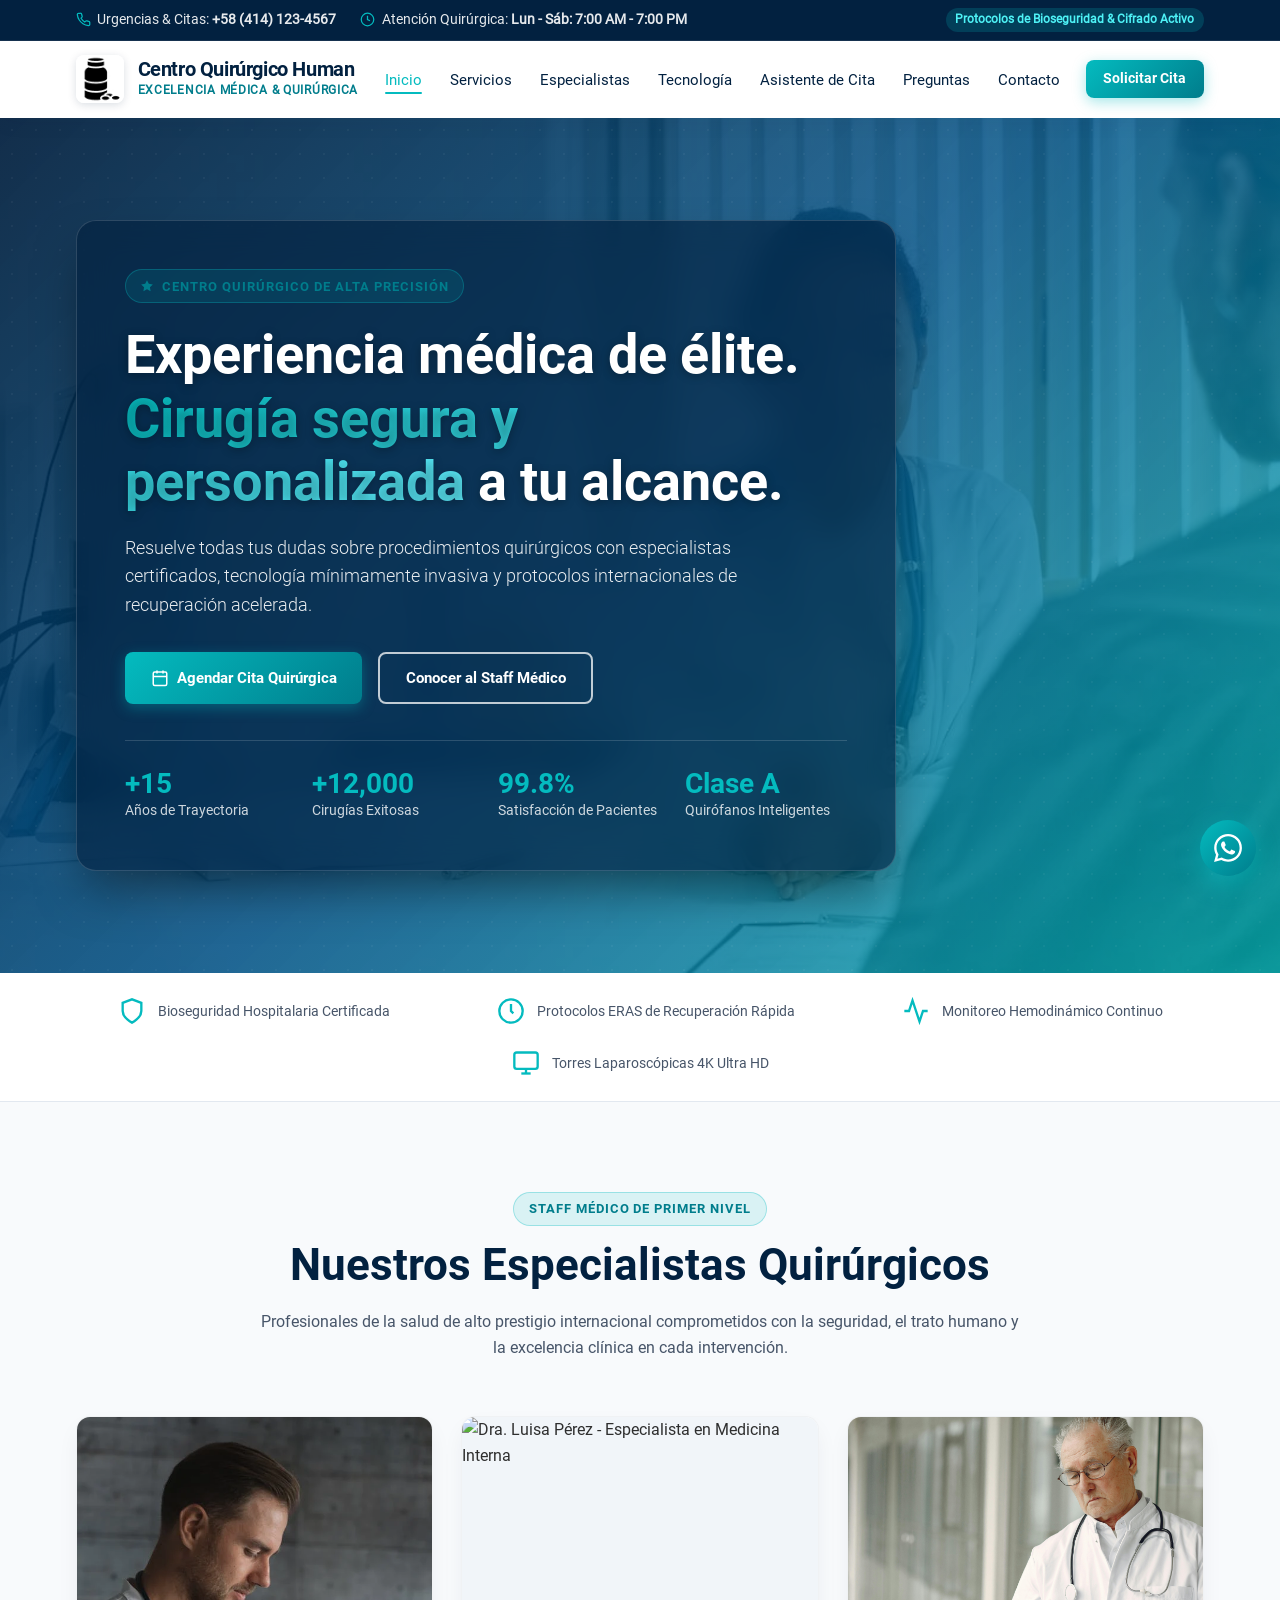
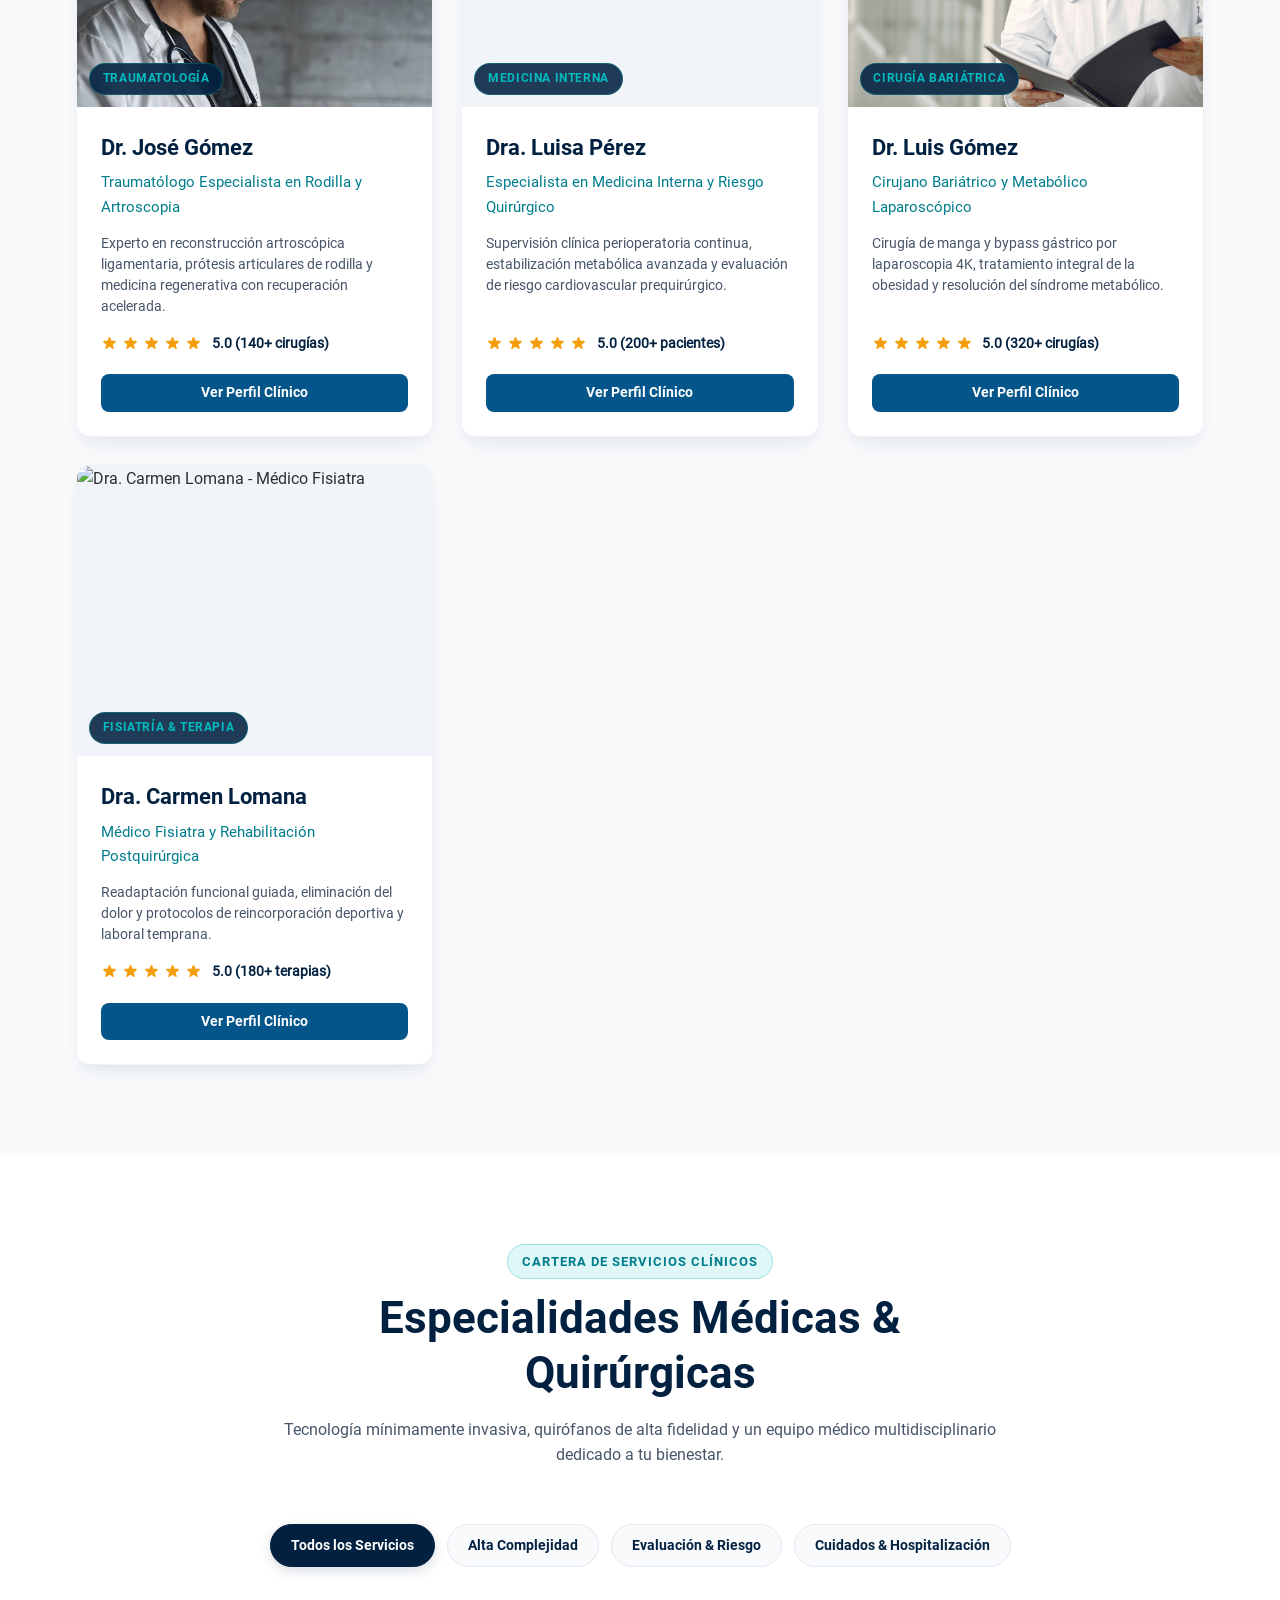
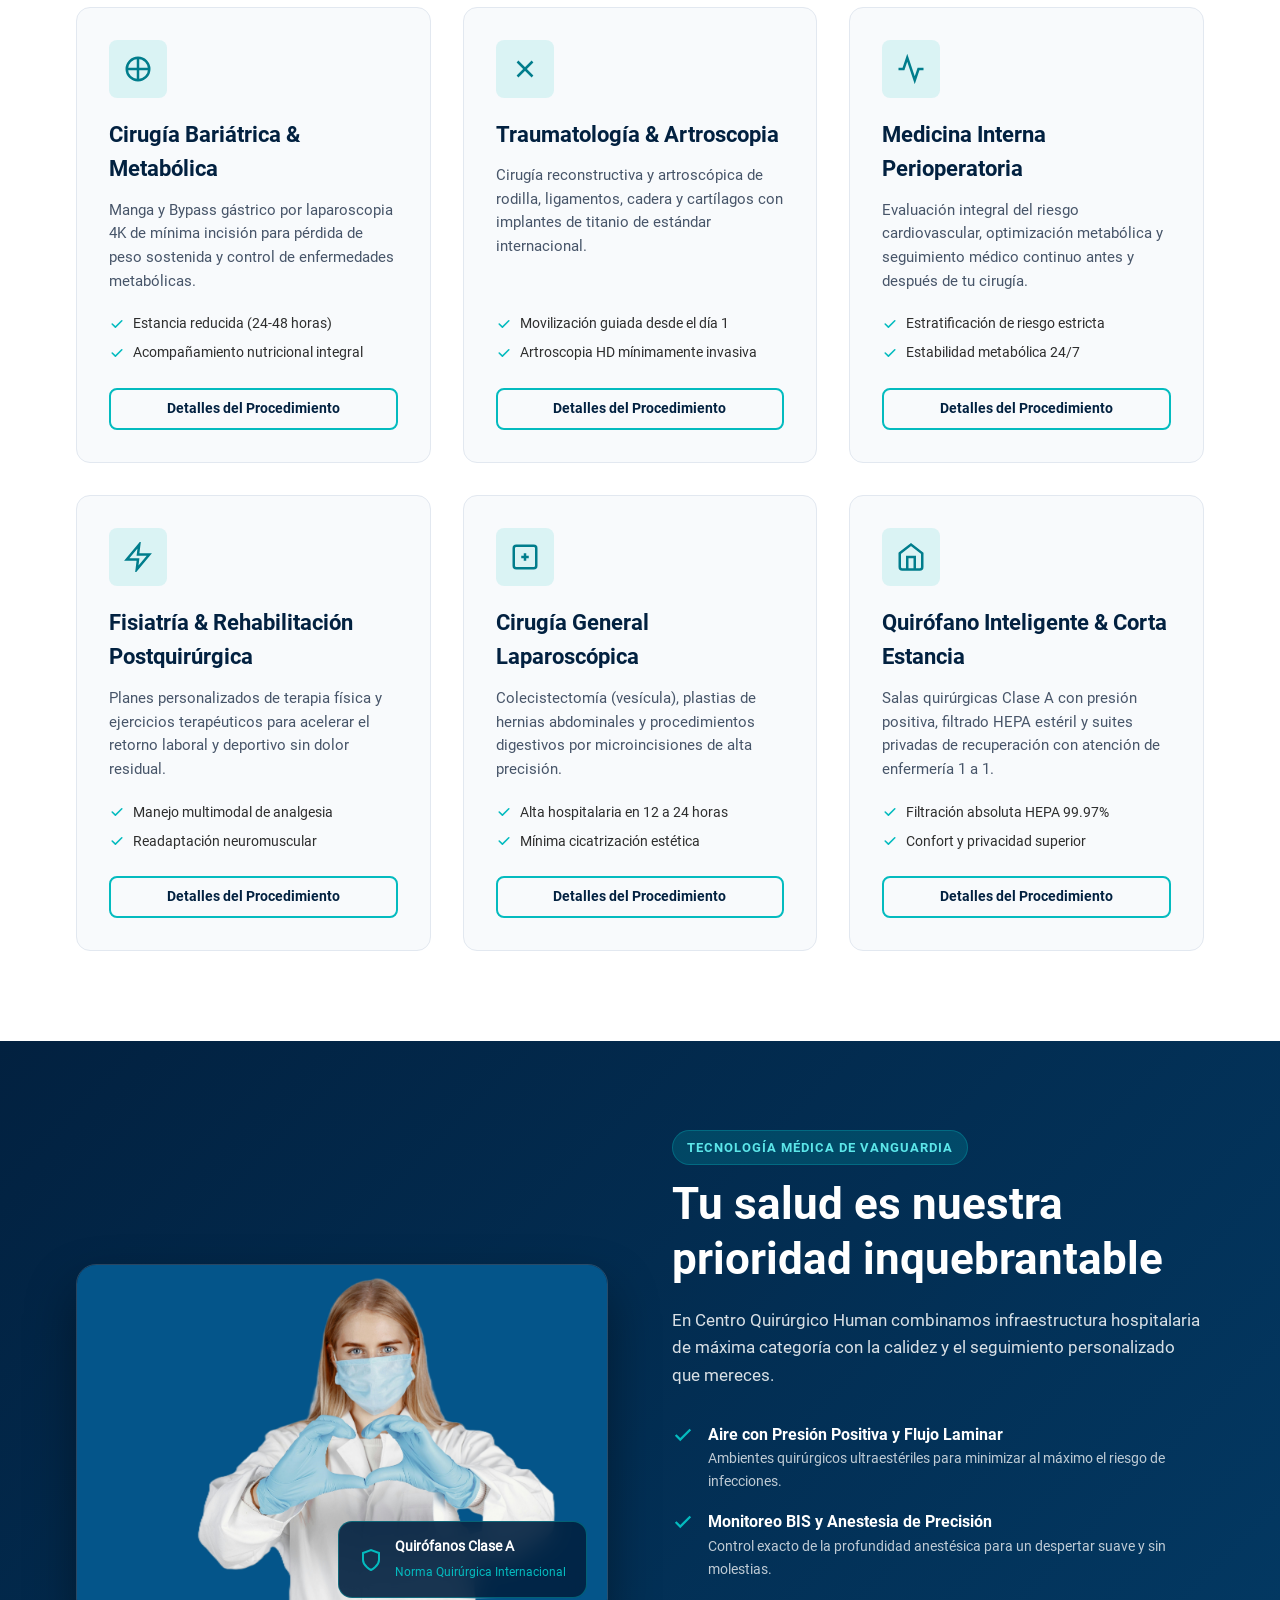
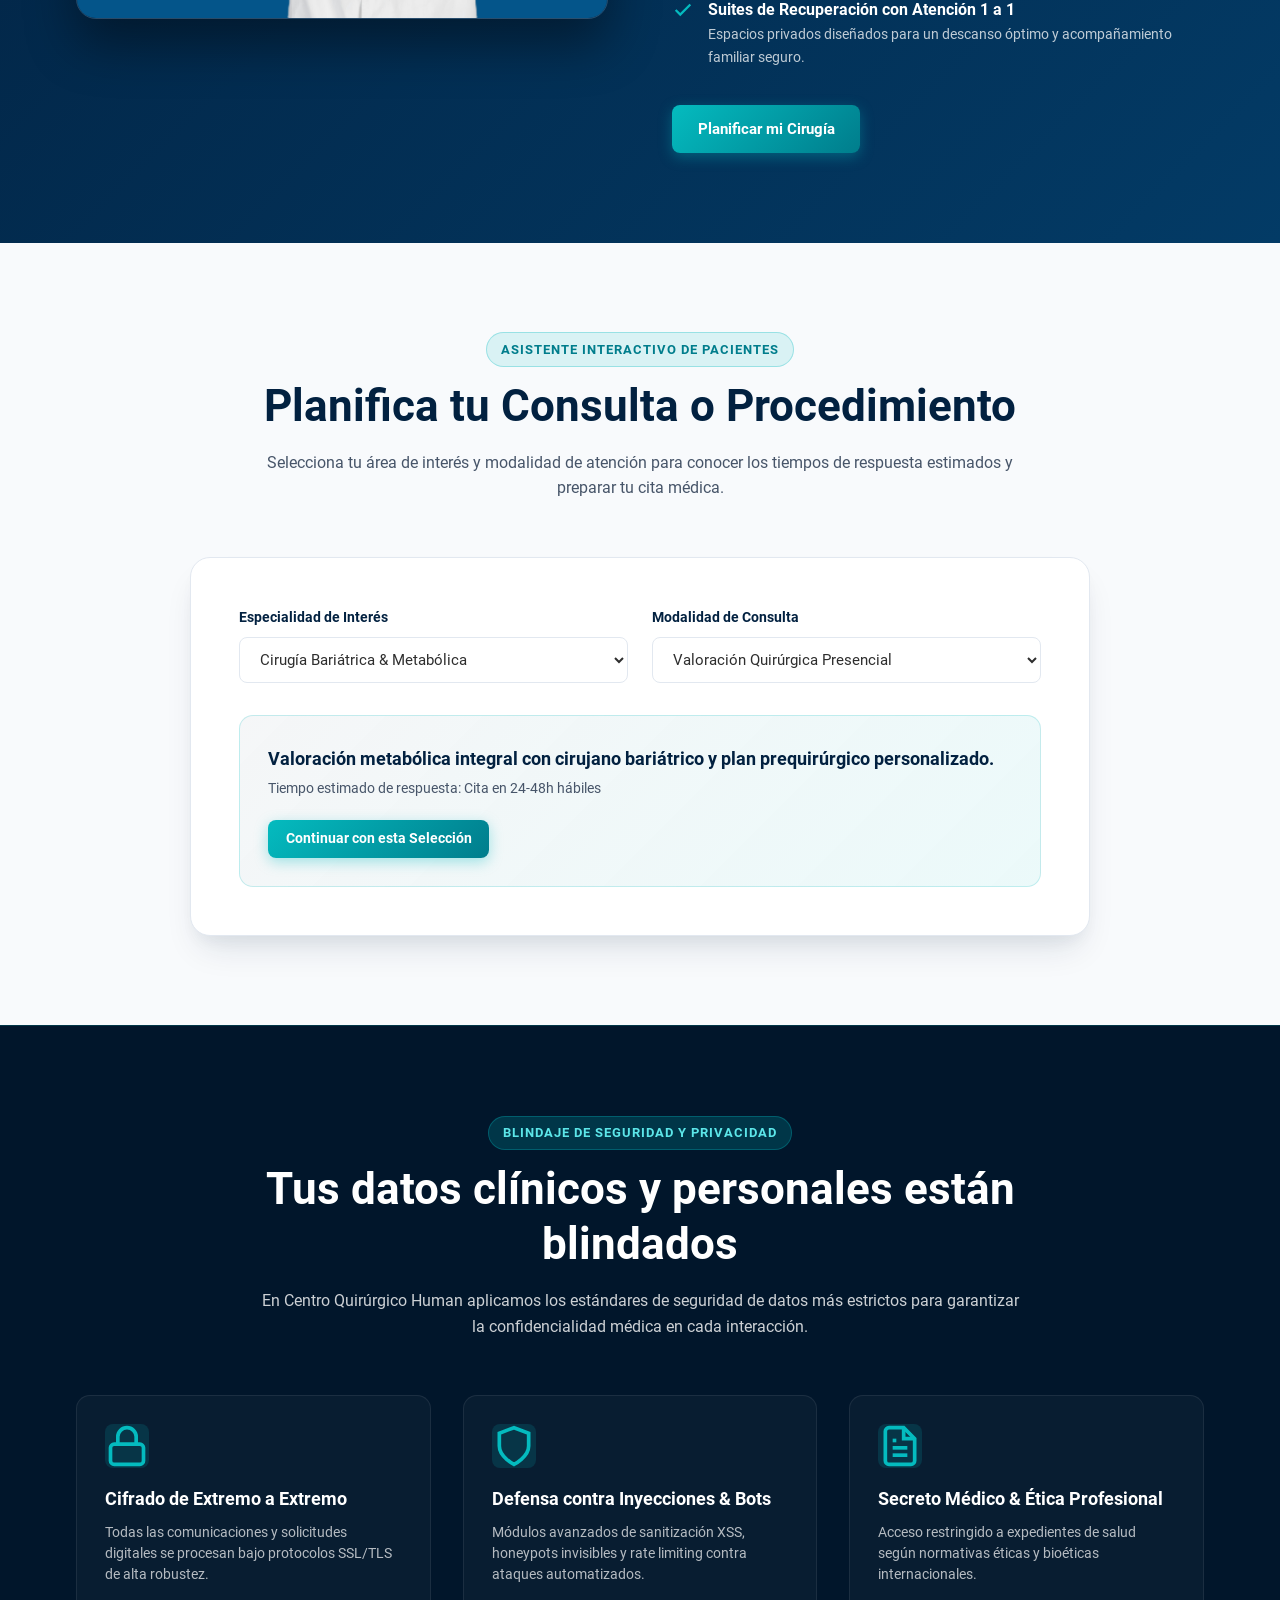
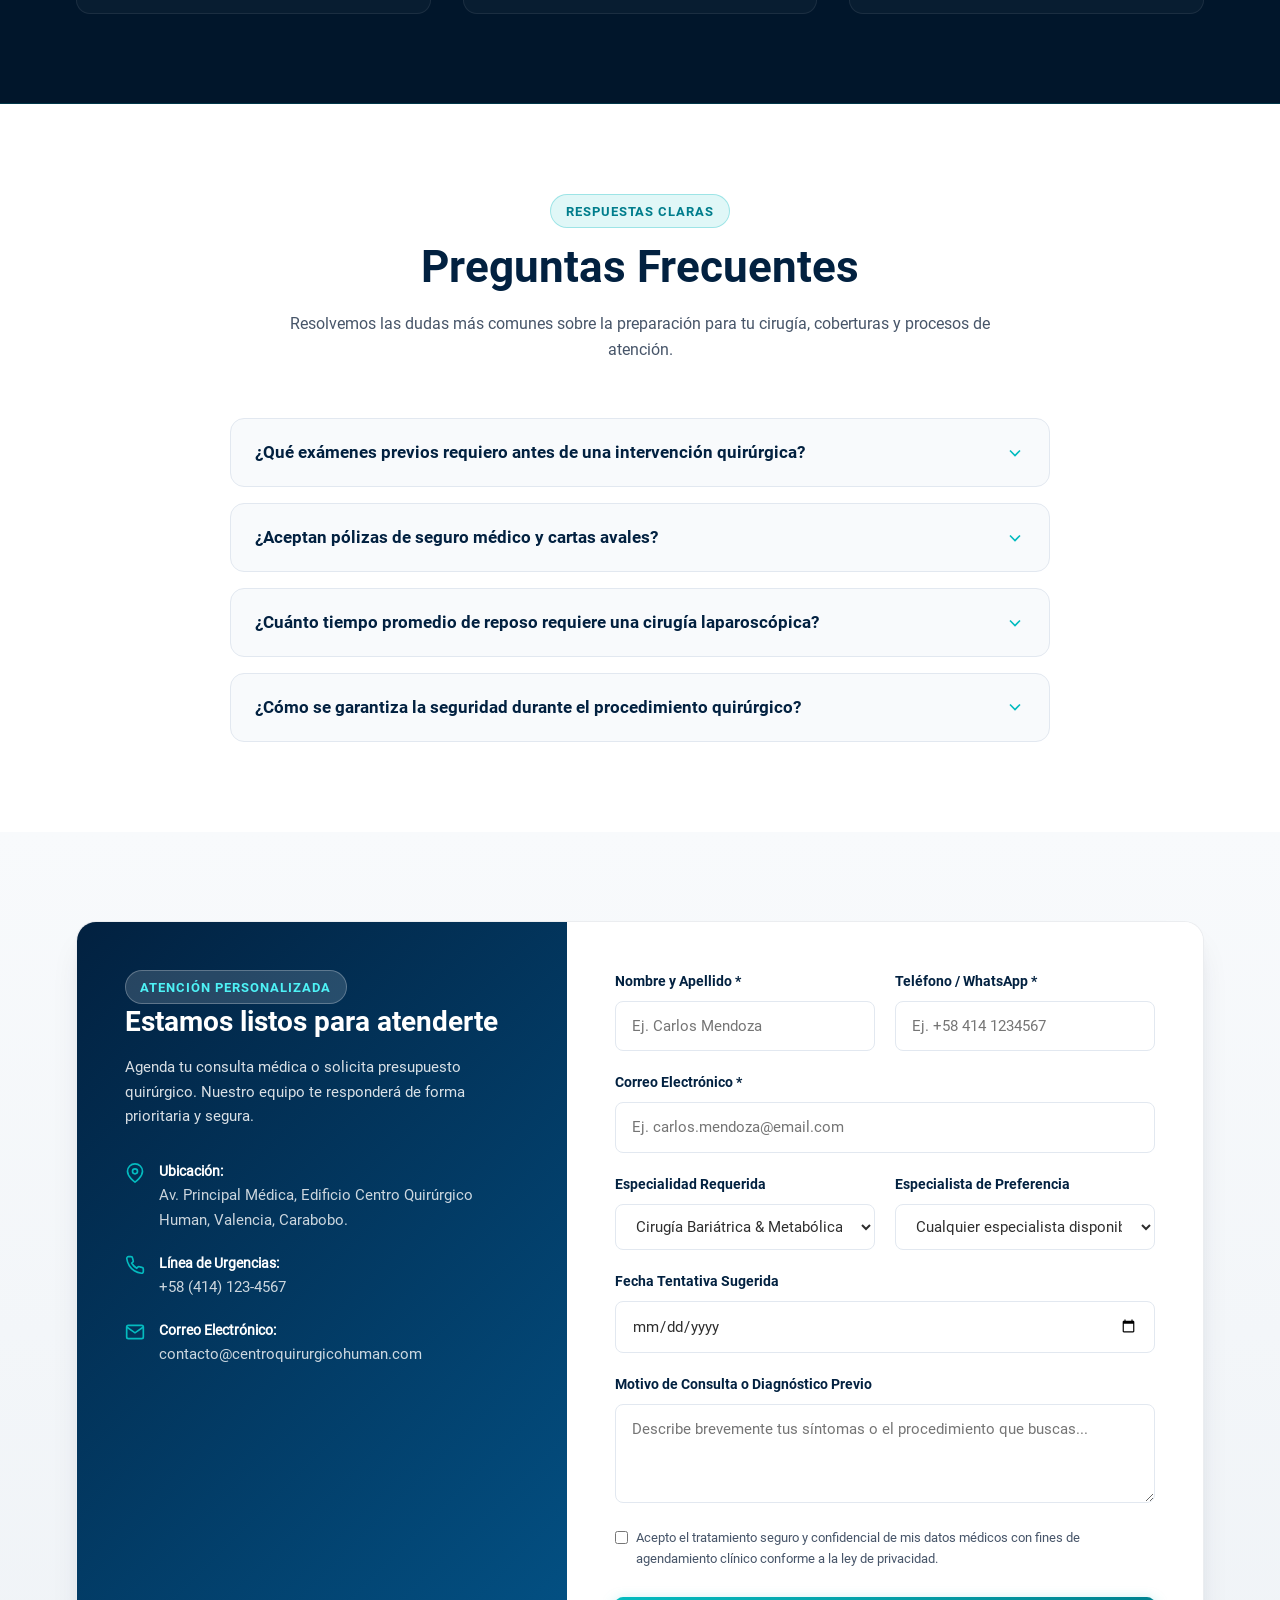
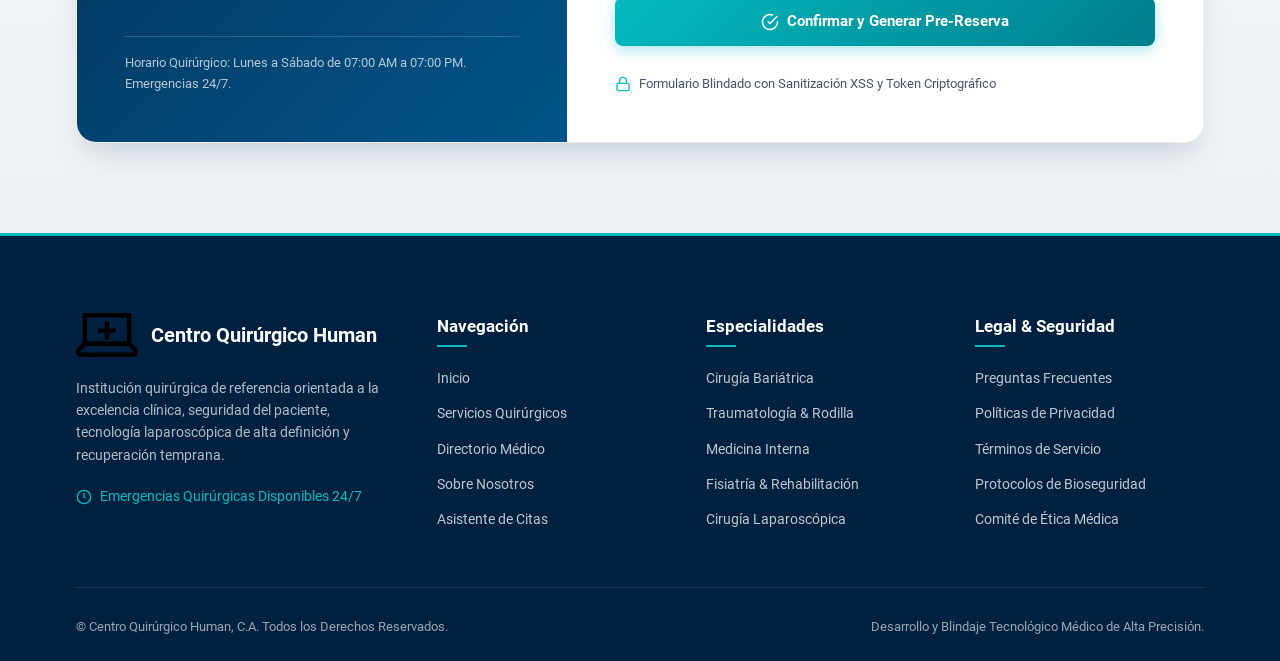
==== index.html @ 53bada8f "feat: refactorización completa v2.0 Centro Quirúrgico Human - UI/UX moderna, SEO avanzado, blindaje " ====
<!DOCTYPE html>
<html lang="es" dir="ltr">
<head>
    <meta charset="UTF-8">
    <meta name="viewport" content="width=device-width, initial-scale=1.0">
    <title>Centro Quirúrgico Human | Excelencia Quirúrgica, Cirugía Bariátrica y Traumatología</title>

    <!-- Meta Tags Principales y SEO Avanzado -->
    <meta name="description" content="Centro Quirúrgico Human: Cirugía de alta complejidad, cirugía bariátrica, traumatología de rodilla, medicina interna y fisiatría. Quirófanos inteligentes y atención médica personalizada de vanguardia.">
    <meta name="keywords" content="Centro Quirúrgico Human, cirugía bariátrica, traumatólogo especialista rodilla, medicina interna perioperatoria, fisiatría, quirófano inteligente, cirugía laparoscópica, citas médicas, clínica quirúrgica">
    <meta name="author" content="Centro Quirúrgico Human, C.A.">
    <meta name="robots" content="index, follow, max-snippet:-1, max-image-preview:large, max-video-preview:-1">
    <link rel="canonical" href="https://centroquirurgicohuman.com/">

    <!-- Geo Tags para Posicionamiento Local -->
    <meta name="geo.region" content="VE-G">
    <meta name="geo.placename" content="Valencia, Carabobo">
    <meta name="geo.position" content="10.1800;-68.0000">
    <meta name="ICBM" content="10.1800, -68.0000">

    <!-- Open Graph / Redes Sociales (Facebook, LinkedIn, WhatsApp) -->
    <meta property="og:type" content="website">
    <meta property="og:site_name" content="Centro Quirúrgico Human">
    <meta property="og:title" content="Centro Quirúrgico Human | Excelencia y Tecnología Quirúrgica">
    <meta property="og:description" content="Atención médica personalizada, quirófanos de última generación y especialistas certificados en cirugía bariátrica, traumatología y medicina interna.">
    <meta property="og:image" content="Assets/jumbotron1.jpg">
    <meta property="og:url" content="https://centroquirurgicohuman.com/">
    <meta property="og:locale" content="es_ES">

    <!-- Twitter Card -->
    <meta name="twitter:card" content="summary_large_image">
    <meta name="twitter:title" content="Centro Quirúrgico Human | Cirugía de Alta Complejidad">
    <meta name="twitter:description" content="Quirófanos inteligentes, especialistas de primer nivel y protocolos de recuperación acelerada. Agenda tu cita médica.">
    <meta name="twitter:image" content="Assets/jumbotron1.jpg">

    <!-- Medidas de Ciberseguridad: Headers & Directivas en Meta Tags -->
    <meta http-equiv="X-Content-Type-Options" content="nosniff">
    <meta http-equiv="X-Frame-Options" content="SAMEORIGIN">
    <meta name="referrer" content="strict-origin-when-cross-origin">
    <meta http-equiv="Permissions-Policy" content="camera=(), microphone=(), geolocation=(self)">

    <!-- Favicon -->
    <link rel="icon" href="Assets/Logo.jpg" type="image/jpeg">
    <link rel="apple-touch-icon" href="Assets/Logo.jpg">

    <!-- Hoja de Estilos -->
    <link rel="stylesheet" href="style.css">

    <!-- Datos Estructurados Schema.org (JSON-LD) para Google Rich Results -->
    <script type="application/ld+json">
    {
      "@context": "https://schema.org",
      "@graph": [
        {
          "@type": "MedicalOrganization",
          "@id": "https://centroquirurgicohuman.com/#organization",
          "name": "Centro Quirúrgico Human",
          "url": "https://centroquirurgicohuman.com/",
          "logo": "https://centroquirurgicohuman.com/Assets/Logo.jpg",
          "image": "https://centroquirurgicohuman.com/Assets/jumbotron1.jpg",
          "description": "Centro quirúrgico de referencia médica y quirúrgica con quirófanos inteligentes Clase A, cirugía bariátrica, traumatología avanzada, medicina interna y rehabilitación.",
          "telephone": "+58-414-1234567",
          "medicalSpecialty": [
            "BariatricSurgery",
            "OrthopedicSurgery",
            "InternalMedicine",
            "Physiotherapy"
          ],
          "address": {
            "@type": "PostalAddress",
            "streetAddress": "Av. Principal Médica, Edificio Human",
            "addressLocality": "Valencia",
            "addressRegion": "Carabobo",
            "addressCountry": "VE"
          },
          "openingHoursSpecification": [
            {
              "@type": "OpeningHoursSpecification",
              "dayOfWeek": ["Monday", "Tuesday", "Wednesday", "Thursday", "Friday", "Saturday"],
              "opens": "07:00",
              "closes": "19:00"
            }
          ]
        },
        {
          "@type": "Physician",
          "name": "Dr. José Gómez",
          "medicalSpecialty": "OrthopedicSurgery",
          "jobTitle": "Traumatólogo Especialista en Rodilla y Artroscopia",
          "image": "https://centroquirurgicohuman.com/Assets/Dr.%20Jose%20Gomez.jpg",
          "worksFor": {
            "@id": "https://centroquirurgicohuman.com/#organization"
          }
        },
        {
          "@type": "Physician",
          "name": "Dra. Luisa Pérez",
          "medicalSpecialty": "InternalMedicine",
          "jobTitle": "Especialista en Medicina Interna y Riesgo Perioperatorio",
          "image": "https://centroquirurgicohuman.com/Assets/Luisa%20Perez.jpg",
          "worksFor": {
            "@id": "https://centroquirurgicohuman.com/#organization"
          }
        },
        {
          "@type": "Physician",
          "name": "Dr. Luis Gómez",
          "medicalSpecialty": "BariatricSurgery",
          "jobTitle": "Cirujano Bariátrico y Metabólico Laparoscópico",
          "image": "https://centroquirurgicohuman.com/Assets/Dr.%20Luis%20G%C3%B3mez.jpg",
          "worksFor": {
            "@id": "https://centroquirurgicohuman.com/#organization"
          }
        },
        {
          "@type": "Physician",
          "name": "Dra. Carmen Lomana",
          "medicalSpecialty": "Physiotherapy",
          "jobTitle": "Médico Fisiatra y Rehabilitación Postquirúrgica",
          "image": "https://centroquirurgicohuman.com/Assets/Dra.%20Carmen%20Lomana.jpg",
          "worksFor": {
            "@id": "https://centroquirurgicohuman.com/#organization"
          }
        },
        {
          "@type": "FAQPage",
          "mainEntity": [
            {
              "@type": "Question",
              "name": "¿Cómo solicito una valoración prequirúrgica en Centro Quirúrgico Human?",
              "acceptedAnswer": {
                "@type": "Answer",
                "text": "Puedes solicitar tu consulta directamente a través de nuestro formulario en línea blindado, comunicándote por nuestro canal de WhatsApp oficial o llamando a nuestra central de citas médicas."
              }
            },
            {
              "@type": "Question",
              "name": "¿Qué tecnología disponen sus quirófanos?",
              "acceptedAnswer": {
                "@type": "Answer",
                "text": "Nuestras salas quirúrgicas Clase A cuentan con torres laparoscópicas 4K Ultra HD, sistemas de aire filtrado HEPA con presión positiva y monitoreo hemodinámico continuo multiparámetro."
              }
            }
          ]
        }
      ]
    }
    </script>
</head>
<body>

    <!-- TOP BAR DE URGENCIA Y CONTACTO -->
    <div class="top-bar">
        <div class="container">
            <div class="top-bar-inner">
                <ul class="top-info-list">
                    <li class="top-info-item">
                        <svg viewBox="0 0 24 24" fill="none" stroke="currentColor" stroke-width="2"><path d="M22 16.92v3a2 2 0 0 1-2.18 2 19.79 19.79 0 0 1-8.63-3.07 19.5 19.5 0 0 1-6-6 19.79 19.79 0 0 1-3.07-8.67A2 2 0 0 1 4.11 2h3a2 2 0 0 1 2 1.72 12.84 12.84 0 0 0 .7 2.81 2 2 0 0 1-.45 2.11L8.09 9.91a16 16 0 0 0 6 6l1.27-1.27a2 2 0 0 1 2.11-.45 12.84 12.84 0 0 0 2.81.7A2 2 0 0 1 22 16.92z"/></svg>
                        <span>Urgencias & Citas: <strong>+58 (414) 123-4567</strong></span>
                    </li>
                    <li class="top-info-item">
                        <svg viewBox="0 0 24 24" fill="none" stroke="currentColor" stroke-width="2"><circle cx="12" cy="12" r="10"/><polyline points="12 6 12 12 16 14"/></svg>
                        <span>Atención Quirúrgica: <strong>Lun - Sáb: 7:00 AM - 7:00 PM</strong></span>
                    </li>
                </ul>
                <div class="top-bar-badge">
                    <span>Protocolos de Bioseguridad & Cifrado Activo</span>
                </div>
            </div>
        </div>
    </div>

    <!-- HEADER / NAVEGACIÓN GLASSMORPHISM -->
    <header class="main-header" id="mainHeader">
        <div class="container">
            <nav class="navbar" aria-label="Navegación Principal">
                <a href="#inicio" class="logo-wrapper" title="Centro Quirúrgico Human - Inicio">
                    <img src="Assets/Logo.jpg" alt="Logo de Centro Quirúrgico Human" class="logo-img" width="48" height="48">
                    <div class="logo-text-group">
                        <span class="logo-brand">Centro Quirúrgico Human</span>
                        <span class="logo-tagline">Excelencia Médica & Quirúrgica</span>
                    </div>
                </a>

                <ul class="nav-links" id="navLinks">
                    <li><a href="#inicio" class="nav-link active">Inicio</a></li>
                    <li><a href="#servicios" class="nav-link">Servicios</a></li>
                    <li><a href="#especialistas" class="nav-link">Especialistas</a></li>
                    <li><a href="#tecnologia" class="nav-link">Tecnología</a></li>
                    <li><a href="#cotizador" class="nav-link">Asistente de Cita</a></li>
                    <li><a href="#faq" class="nav-link">Preguntas</a></li>
                    <li><a href="#contacto" class="nav-link">Contacto</a></li>
                </ul>

                <div class="nav-actions">
                    <a href="#contacto" class="btn btn-action btn-sm">Solicitar Cita</a>
                    <button class="mobile-menu-btn" id="mobileMenuBtn" aria-label="Abrir menú de navegación" aria-expanded="false">
                        <span></span>
                        <span></span>
                        <span></span>
                    </button>
                </div>
            </nav>
        </div>
    </header>

    <main id="main-content">

        <!-- ==========================================================================
             HERO SECTION (JUMBOTRON 1 POTENCIADO)
             ========================================================================== -->
        <section class="hero-section" id="inicio">
            <div class="hero-overlay-grid"></div>
            <div class="container">
                <div class="hero-content">
                    <div class="hero-glass-card">
                        <span class="badge-tag">
                            <svg viewBox="0 0 24 24" width="14" height="14" fill="currentColor"><path d="M12 2l3.09 6.26L22 9.27l-5 4.87 1.18 6.88L12 17.77l-6.18 3.25L7 14.14 2 9.27l6.91-1.01L12 2z"/></svg>
                            Centro Quirúrgico de Alta Precisión
                        </span>
                        
                        <h1 class="hero-title">
                            Experiencia médica de élite. <br>
                            <span class="text-gradient">Cirugía segura y personalizada</span> a tu alcance.
                        </h1>

                        <p class="hero-subtitle">
                            Resuelve todas tus dudas sobre procedimientos quirúrgicos con especialistas certificados, tecnología mínimamente invasiva y protocolos internacionales de recuperación acelerada.
                        </p>

                        <div class="hero-actions">
                            <a href="#contacto" class="btn btn-action">
                                <svg viewBox="0 0 24 24" width="18" height="18" fill="none" stroke="currentColor" stroke-width="2"><rect x="3" y="4" width="18" height="18" rx="2" ry="2"/><line x1="16" y1="2" x2="16" y2="6"/><line x1="8" y1="2" x2="8" y2="6"/><line x1="3" y1="10" x2="21" y2="10"/></svg>
                                Agendar Cita Quirúrgica
                            </a>
                            <a href="#especialistas" class="btn btn-outline-white">
                                Conocer al Staff Médico
                            </a>
                        </div>

                        <div class="hero-stats-grid">
                            <div class="stat-item">
                                <span class="stat-number">+15</span>
                                <span class="stat-label">Años de Trayectoria</span>
                            </div>
                            <div class="stat-item">
                                <span class="stat-number">+12,000</span>
                                <span class="stat-label">Cirugías Exitosas</span>
                            </div>
                            <div class="stat-item">
                                <span class="stat-number">99.8%</span>
                                <span class="stat-label">Satisfacción de Pacientes</span>
                            </div>
                            <div class="stat-item">
                                <span class="stat-number">Clase A</span>
                                <span class="stat-label">Quirófanos Inteligentes</span>
                            </div>
                        </div>
                    </div>
                </div>
            </div>
        </section>

        <!-- ==========================================================================
             ACREDITACIONES Y CONFIANZA MÉDICA (TRUST BAR)
             ========================================================================== -->
        <section class="trust-bar" aria-label="Garantías y Certificaciones Médicas">
            <div class="container">
                <div class="trust-flex">
                    <div class="trust-item">
                        <svg viewBox="0 0 24 24" fill="none" stroke="currentColor" stroke-width="2"><path d="M12 22s8-4 8-10V5l-8-3-8 3v7c0 6 8 10 8 10z"/></svg>
                        <span>Bioseguridad Hospitalaria Certificada</span>
                    </div>
                    <div class="trust-item">
                        <svg viewBox="0 0 24 24" fill="none" stroke="currentColor" stroke-width="2"><circle cx="12" cy="12" r="10"/><polyline points="12 6 12 12 14 14"/></svg>
                        <span>Protocolos ERAS de Recuperación Rápida</span>
                    </div>
                    <div class="trust-item">
                        <svg viewBox="0 0 24 24" fill="none" stroke="currentColor" stroke-width="2"><path d="M22 12h-4l-3 9L9 3l-3 9H2"/></svg>
                        <span>Monitoreo Hemodinámico Continuo</span>
                    </div>
                    <div class="trust-item">
                        <svg viewBox="0 0 24 24" fill="none" stroke="currentColor" stroke-width="2"><rect x="2" y="3" width="20" height="14" rx="2" ry="2"/><line x1="8" y1="21" x2="16" y2="21"/><line x1="12" y1="17" x2="12" y2="21"/></svg>
                        <span>Torres Laparoscópicas 4K Ultra HD</span>
                    </div>
                </div>
            </div>
        </section>

        <!-- ==========================================================================
             DIRECTORIO MÉDICO / ESPECIALISTAS (CARDS POTENCIADAS)
             ========================================================================== -->
        <section class="doctors-section section-padding" id="especialistas">
            <div class="container">
                <div class="section-header">
                    <span class="badge-tag">Staff Médico de Primer Nivel</span>
                    <h2>Nuestros Especialistas Quirúrgicos</h2>
                    <p>Profesionales de la salud de alto prestigio internacional comprometidos con la seguridad, el trato humano y la excelencia clínica en cada intervención.</p>
                </div>

                <div class="card-container">
                    <!-- DR. JOSE GOMEZ -->
                    <article class="doctor-card" itemscope itemtype="https://schema.org/Physician">
                        <div class="doctor-img-wrap">
                            <img src="Assets/Dr. Jose Gomez.jpg" alt="Dr. José Gómez - Traumatólogo especialista en rodilla" loading="lazy" width="300" height="290" itemprop="image">
                            <span class="doctor-specialty-badge" itemprop="medicalSpecialty">Traumatología</span>
                        </div>
                        <div class="doctor-body">
                            <h3 class="doctor-name" itemprop="name">Dr. José Gómez</h3>
                            <p class="doctor-role" itemprop="jobTitle">Traumatólogo Especialista en Rodilla y Artroscopia</p>
                            <p class="doctor-bio-short">
                                Experto en reconstrucción artroscópica ligamentaria, prótesis articulares de rodilla y medicina regenerativa con recuperación acelerada.
                            </p>
                            <div class="rating-stars" aria-label="Calificación 5 de 5 estrellas">
                                <svg viewBox="0 0 20 20"><path d="M9.049 2.927c.3-.921 1.603-.921 1.902 0l1.07 3.292a1 1 0 00.95.69h3.462c.969 0 1.371 1.24.588 1.81l-2.8 2.034a1 1 0 00-.364 1.118l1.07 3.292c.3.921-.755 1.688-1.54 1.118l-2.8-2.034a1 1 0 00-1.175 0l-2.8 2.034c-.784.57-1.838-.197-1.539-1.118l1.07-3.292a1 1 0 00-.364-1.118L2.98 8.72c-.783-.57-.38-1.81.588-1.81h3.461a1 1 0 00.951-.69l1.07-3.292z"/></svg>
                                <svg viewBox="0 0 20 20"><path d="M9.049 2.927c.3-.921 1.603-.921 1.902 0l1.07 3.292a1 1 0 00.95.69h3.462c.969 0 1.371 1.24.588 1.81l-2.8 2.034a1 1 0 00-.364 1.118l1.07 3.292c.3.921-.755 1.688-1.54 1.118l-2.8-2.034a1 1 0 00-1.175 0l-2.8 2.034c-.784.57-1.838-.197-1.539-1.118l1.07-3.292a1 1 0 00-.364-1.118L2.98 8.72c-.783-.57-.38-1.81.588-1.81h3.461a1 1 0 00.951-.69l1.07-3.292z"/></svg>
                                <svg viewBox="0 0 20 20"><path d="M9.049 2.927c.3-.921 1.603-.921 1.902 0l1.07 3.292a1 1 0 00.95.69h3.462c.969 0 1.371 1.24.588 1.81l-2.8 2.034a1 1 0 00-.364 1.118l1.07 3.292c.3.921-.755 1.688-1.54 1.118l-2.8-2.034a1 1 0 00-1.175 0l-2.8 2.034c-.784.57-1.838-.197-1.539-1.118l1.07-3.292a1 1 0 00-.364-1.118L2.98 8.72c-.783-.57-.38-1.81.588-1.81h3.461a1 1 0 00.951-.69l1.07-3.292z"/></svg>
                                <svg viewBox="0 0 20 20"><path d="M9.049 2.927c.3-.921 1.603-.921 1.902 0l1.07 3.292a1 1 0 00.95.69h3.462c.969 0 1.371 1.24.588 1.81l-2.8 2.034a1 1 0 00-.364 1.118l1.07 3.292c.3.921-.755 1.688-1.54 1.118l-2.8-2.034a1 1 0 00-1.175 0l-2.8 2.034c-.784.57-1.838-.197-1.539-1.118l1.07-3.292a1 1 0 00-.364-1.118L2.98 8.72c-.783-.57-.38-1.81.588-1.81h3.461a1 1 0 00.951-.69l1.07-3.292z"/></svg>
                                <svg viewBox="0 0 20 20"><path d="M9.049 2.927c.3-.921 1.603-.921 1.902 0l1.07 3.292a1 1 0 00.95.69h3.462c.969 0 1.371 1.24.588 1.81l-2.8 2.034a1 1 0 00-.364 1.118l1.07 3.292c.3.921-.755 1.688-1.54 1.118l-2.8-2.034a1 1 0 00-1.175 0l-2.8 2.034c-.784.57-1.838-.197-1.539-1.118l1.07-3.292a1 1 0 00-.364-1.118L2.98 8.72c-.783-.57-.38-1.81.588-1.81h3.461a1 1 0 00.951-.69l1.07-3.292z"/></svg>
                                <span class="rating-score">5.0 (140+ cirugías)</span>
                            </div>
                            <button type="button" class="btn btn-secondary btn-sm" data-doctor-id="dr-jose-gomez">
                                Ver Perfil Clínico
                            </button>
                        </div>
                    </article>

                    <!-- DRA. LUISA PEREZ -->
                    <article class="doctor-card" itemscope itemtype="https://schema.org/Physician">
                        <div class="doctor-img-wrap">
                            <img src="Assets/Luisa Perez.jpg" alt="Dra. Luisa Pérez - Especialista en Medicina Interna" loading="lazy" width="300" height="290" itemprop="image">
                            <span class="doctor-specialty-badge" itemprop="medicalSpecialty">Medicina Interna</span>
                        </div>
                        <div class="doctor-body">
                            <h3 class="doctor-name" itemprop="name">Dra. Luisa Pérez</h3>
                            <p class="doctor-role" itemprop="jobTitle">Especialista en Medicina Interna y Riesgo Quirúrgico</p>
                            <p class="doctor-bio-short">
                                Supervisión clínica perioperatoria continua, estabilización metabólica avanzada y evaluación de riesgo cardiovascular prequirúrgico.
                            </p>
                            <div class="rating-stars" aria-label="Calificación 5 de 5 estrellas">
                                <svg viewBox="0 0 20 20"><path d="M9.049 2.927c.3-.921 1.603-.921 1.902 0l1.07 3.292a1 1 0 00.95.69h3.462c.969 0 1.371 1.24.588 1.81l-2.8 2.034a1 1 0 00-.364 1.118l1.07 3.292c.3.921-.755 1.688-1.54 1.118l-2.8-2.034a1 1 0 00-1.175 0l-2.8 2.034c-.784.57-1.838-.197-1.539-1.118l1.07-3.292a1 1 0 00-.364-1.118L2.98 8.72c-.783-.57-.38-1.81.588-1.81h3.461a1 1 0 00.951-.69l1.07-3.292z"/></svg>
                                <svg viewBox="0 0 20 20"><path d="M9.049 2.927c.3-.921 1.603-.921 1.902 0l1.07 3.292a1 1 0 00.95.69h3.462c.969 0 1.371 1.24.588 1.81l-2.8 2.034a1 1 0 00-.364 1.118l1.07 3.292c.3.921-.755 1.688-1.54 1.118l-2.8-2.034a1 1 0 00-1.175 0l-2.8 2.034c-.784.57-1.838-.197-1.539-1.118l1.07-3.292a1 1 0 00-.364-1.118L2.98 8.72c-.783-.57-.38-1.81.588-1.81h3.461a1 1 0 00.951-.69l1.07-3.292z"/></svg>
                                <svg viewBox="0 0 20 20"><path d="M9.049 2.927c.3-.921 1.603-.921 1.902 0l1.07 3.292a1 1 0 00.95.69h3.462c.969 0 1.371 1.24.588 1.81l-2.8 2.034a1 1 0 00-.364 1.118l1.07 3.292c.3.921-.755 1.688-1.54 1.118l-2.8-2.034a1 1 0 00-1.175 0l-2.8 2.034c-.784.57-1.838-.197-1.539-1.118l1.07-3.292a1 1 0 00-.364-1.118L2.98 8.72c-.783-.57-.38-1.81.588-1.81h3.461a1 1 0 00.951-.69l1.07-3.292z"/></svg>
                                <svg viewBox="0 0 20 20"><path d="M9.049 2.927c.3-.921 1.603-.921 1.902 0l1.07 3.292a1 1 0 00.95.69h3.462c.969 0 1.371 1.24.588 1.81l-2.8 2.034a1 1 0 00-.364 1.118l1.07 3.292c.3.921-.755 1.688-1.54 1.118l-2.8-2.034a1 1 0 00-1.175 0l-2.8 2.034c-.784.57-1.838-.197-1.539-1.118l1.07-3.292a1 1 0 00-.364-1.118L2.98 8.72c-.783-.57-.38-1.81.588-1.81h3.461a1 1 0 00.951-.69l1.07-3.292z"/></svg>
                                <svg viewBox="0 0 20 20"><path d="M9.049 2.927c.3-.921 1.603-.921 1.902 0l1.07 3.292a1 1 0 00.95.69h3.462c.969 0 1.371 1.24.588 1.81l-2.8 2.034a1 1 0 00-.364 1.118l1.07 3.292c.3.921-.755 1.688-1.54 1.118l-2.8-2.034a1 1 0 00-1.175 0l-2.8 2.034c-.784.57-1.838-.197-1.539-1.118l1.07-3.292a1 1 0 00-.364-1.118L2.98 8.72c-.783-.57-.38-1.81.588-1.81h3.461a1 1 0 00.951-.69l1.07-3.292z"/></svg>
                                <span class="rating-score">5.0 (200+ pacientes)</span>
                            </div>
                            <button type="button" class="btn btn-secondary btn-sm" data-doctor-id="dra-luisa-perez">
                                Ver Perfil Clínico
                            </button>
                        </div>
                    </article>

                    <!-- DR. LUIS GOMEZ -->
                    <article class="doctor-card" itemscope itemtype="https://schema.org/Physician">
                        <div class="doctor-img-wrap">
                            <img src="Assets/Dr. Luis Gómez.jpg" alt="Dr. Luis Gómez - Cirujano Bariátrico y Metabólico" loading="lazy" width="300" height="290" itemprop="image">
                            <span class="doctor-specialty-badge" itemprop="medicalSpecialty">Cirugía Bariátrica</span>
                        </div>
                        <div class="doctor-body">
                            <h3 class="doctor-name" itemprop="name">Dr. Luis Gómez</h3>
                            <p class="doctor-role" itemprop="jobTitle">Cirujano Bariátrico y Metabólico Laparoscópico</p>
                            <p class="doctor-bio-short">
                                Cirugía de manga y bypass gástrico por laparoscopia 4K, tratamiento integral de la obesidad y resolución del síndrome metabólico.
                            </p>
                            <div class="rating-stars" aria-label="Calificación 5 de 5 estrellas">
                                <svg viewBox="0 0 20 20"><path d="M9.049 2.927c.3-.921 1.603-.921 1.902 0l1.07 3.292a1 1 0 00.95.69h3.462c.969 0 1.371 1.24.588 1.81l-2.8 2.034a1 1 0 00-.364 1.118l1.07 3.292c.3.921-.755 1.688-1.54 1.118l-2.8-2.034a1 1 0 00-1.175 0l-2.8 2.034c-.784.57-1.838-.197-1.539-1.118l1.07-3.292a1 1 0 00-.364-1.118L2.98 8.72c-.783-.57-.38-1.81.588-1.81h3.461a1 1 0 00.951-.69l1.07-3.292z"/></svg>
                                <svg viewBox="0 0 20 20"><path d="M9.049 2.927c.3-.921 1.603-.921 1.902 0l1.07 3.292a1 1 0 00.95.69h3.462c.969 0 1.371 1.24.588 1.81l-2.8 2.034a1 1 0 00-.364 1.118l1.07 3.292c.3.921-.755 1.688-1.54 1.118l-2.8-2.034a1 1 0 00-1.175 0l-2.8 2.034c-.784.57-1.838-.197-1.539-1.118l1.07-3.292a1 1 0 00-.364-1.118L2.98 8.72c-.783-.57-.38-1.81.588-1.81h3.461a1 1 0 00.951-.69l1.07-3.292z"/></svg>
                                <svg viewBox="0 0 20 20"><path d="M9.049 2.927c.3-.921 1.603-.921 1.902 0l1.07 3.292a1 1 0 00.95.69h3.462c.969 0 1.371 1.24.588 1.81l-2.8 2.034a1 1 0 00-.364 1.118l1.07 3.292c.3.921-.755 1.688-1.54 1.118l-2.8-2.034a1 1 0 00-1.175 0l-2.8 2.034c-.784.57-1.838-.197-1.539-1.118l1.07-3.292a1 1 0 00-.364-1.118L2.98 8.72c-.783-.57-.38-1.81.588-1.81h3.461a1 1 0 00.951-.69l1.07-3.292z"/></svg>
                                <svg viewBox="0 0 20 20"><path d="M9.049 2.927c.3-.921 1.603-.921 1.902 0l1.07 3.292a1 1 0 00.95.69h3.462c.969 0 1.371 1.24.588 1.81l-2.8 2.034a1 1 0 00-.364 1.118l1.07 3.292c.3.921-.755 1.688-1.54 1.118l-2.8-2.034a1 1 0 00-1.175 0l-2.8 2.034c-.784.57-1.838-.197-1.539-1.118l1.07-3.292a1 1 0 00-.364-1.118L2.98 8.72c-.783-.57-.38-1.81.588-1.81h3.461a1 1 0 00.951-.69l1.07-3.292z"/></svg>
                                <svg viewBox="0 0 20 20"><path d="M9.049 2.927c.3-.921 1.603-.921 1.902 0l1.07 3.292a1 1 0 00.95.69h3.462c.969 0 1.371 1.24.588 1.81l-2.8 2.034a1 1 0 00-.364 1.118l1.07 3.292c.3.921-.755 1.688-1.54 1.118l-2.8-2.034a1 1 0 00-1.175 0l-2.8 2.034c-.784.57-1.838-.197-1.539-1.118l1.07-3.292a1 1 0 00-.364-1.118L2.98 8.72c-.783-.57-.38-1.81.588-1.81h3.461a1 1 0 00.951-.69l1.07-3.292z"/></svg>
                                <span class="rating-score">5.0 (320+ cirugías)</span>
                            </div>
                            <button type="button" class="btn btn-secondary btn-sm" data-doctor-id="dr-luis-gomez">
                                Ver Perfil Clínico
                            </button>
                        </div>
                    </article>

                    <!-- DRA. CARMEN LOMANA -->
                    <article class="doctor-card" itemscope itemtype="https://schema.org/Physician">
                        <div class="doctor-img-wrap">
                            <img src="Assets/Dra. Carmen Lomana.jpg" alt="Dra. Carmen Lomana - Médico Fisiatra" loading="lazy" width="300" height="290" itemprop="image">
                            <span class="doctor-specialty-badge" itemprop="medicalSpecialty">Fisiatría & Terapia</span>
                        </div>
                        <div class="doctor-body">
                            <h3 class="doctor-name" itemprop="name">Dra. Carmen Lomana</h3>
                            <p class="doctor-role" itemprop="jobTitle">Médico Fisiatra y Rehabilitación Postquirúrgica</p>
                            <p class="doctor-bio-short">
                                Readaptación funcional guiada, eliminación del dolor y protocolos de reincorporación deportiva y laboral temprana.
                            </p>
                            <div class="rating-stars" aria-label="Calificación 5 de 5 estrellas">
                                <svg viewBox="0 0 20 20"><path d="M9.049 2.927c.3-.921 1.603-.921 1.902 0l1.07 3.292a1 1 0 00.95.69h3.462c.969 0 1.371 1.24.588 1.81l-2.8 2.034a1 1 0 00-.364 1.118l1.07 3.292c.3.921-.755 1.688-1.54 1.118l-2.8-2.034a1 1 0 00-1.175 0l-2.8 2.034c-.784.57-1.838-.197-1.539-1.118l1.07-3.292a1 1 0 00-.364-1.118L2.98 8.72c-.783-.57-.38-1.81.588-1.81h3.461a1 1 0 00.951-.69l1.07-3.292z"/></svg>
                                <svg viewBox="0 0 20 20"><path d="M9.049 2.927c.3-.921 1.603-.921 1.902 0l1.07 3.292a1 1 0 00.95.69h3.462c.969 0 1.371 1.24.588 1.81l-2.8 2.034a1 1 0 00-.364 1.118l1.07 3.292c.3.921-.755 1.688-1.54 1.118l-2.8-2.034a1 1 0 00-1.175 0l-2.8 2.034c-.784.57-1.838-.197-1.539-1.118l1.07-3.292a1 1 0 00-.364-1.118L2.98 8.72c-.783-.57-.38-1.81.588-1.81h3.461a1 1 0 00.951-.69l1.07-3.292z"/></svg>
                                <svg viewBox="0 0 20 20"><path d="M9.049 2.927c.3-.921 1.603-.921 1.902 0l1.07 3.292a1 1 0 00.95.69h3.462c.969 0 1.371 1.24.588 1.81l-2.8 2.034a1 1 0 00-.364 1.118l1.07 3.292c.3.921-.755 1.688-1.54 1.118l-2.8-2.034a1 1 0 00-1.175 0l-2.8 2.034c-.784.57-1.838-.197-1.539-1.118l1.07-3.292a1 1 0 00-.364-1.118L2.98 8.72c-.783-.57-.38-1.81.588-1.81h3.461a1 1 0 00.951-.69l1.07-3.292z"/></svg>
                                <svg viewBox="0 0 20 20"><path d="M9.049 2.927c.3-.921 1.603-.921 1.902 0l1.07 3.292a1 1 0 00.95.69h3.462c.969 0 1.371 1.24.588 1.81l-2.8 2.034a1 1 0 00-.364 1.118l1.07 3.292c.3.921-.755 1.688-1.54 1.118l-2.8-2.034a1 1 0 00-1.175 0l-2.8 2.034c-.784.57-1.838-.197-1.539-1.118l1.07-3.292a1 1 0 00-.364-1.118L2.98 8.72c-.783-.57-.38-1.81.588-1.81h3.461a1 1 0 00.951-.69l1.07-3.292z"/></svg>
                                <svg viewBox="0 0 20 20"><path d="M9.049 2.927c.3-.921 1.603-.921 1.902 0l1.07 3.292a1 1 0 00.95.69h3.462c.969 0 1.371 1.24.588 1.81l-2.8 2.034a1 1 0 00-.364 1.118l1.07 3.292c.3.921-.755 1.688-1.54 1.118l-2.8-2.034a1 1 0 00-1.175 0l-2.8 2.034c-.784.57-1.838-.197-1.539-1.118l1.07-3.292a1 1 0 00-.364-1.118L2.98 8.72c-.783-.57-.38-1.81.588-1.81h3.461a1 1 0 00.951-.69l1.07-3.292z"/></svg>
                                <span class="rating-score">5.0 (180+ terapias)</span>
                            </div>
                            <button type="button" class="btn btn-secondary btn-sm" data-doctor-id="dra-carmen-lomana">
                                Ver Perfil Clínico
                            </button>
                        </div>
                    </article>
                </div>
            </div>
        </section>

        <!-- ==========================================================================
             SERVICIOS Y ESPECIALIDADES QUIRÚRGICAS (MODERNO CON FILTROS)
             ========================================================================== -->
        <section class="services-section section-padding" id="servicios">
            <div class="container">
                <div class="section-header">
                    <span class="badge-tag">Cartera de Servicios Clínicos</span>
                    <h2>Especialidades Médicas & Quirúrgicas</h2>
                    <p>Tecnología mínimamente invasiva, quirófanos de alta fidelidad y un equipo médico multidisciplinario dedicado a tu bienestar.</p>
                </div>

                <div class="services-filter-tabs" role="tablist">
                    <button type="button" class="filter-tab-btn active" data-filter="todos">Todos los Servicios</button>
                    <button type="button" class="filter-tab-btn" data-filter="alta-complejidad">Alta Complejidad</button>
                    <button type="button" class="filter-tab-btn" data-filter="diagnostico">Evaluación & Riesgo</button>
                    <button type="button" class="filter-tab-btn" data-filter="cuidados">Cuidados & Hospitalización</button>
                </div>

                <div class="services-grid">
                    <!-- SERVICIO 1 -->
                    <div class="service-card" data-category="alta-complejidad">
                        <div class="service-icon-box">
                            <svg viewBox="0 0 24 24" fill="none" stroke="currentColor" stroke-width="2"><circle cx="12" cy="12" r="9"/><path d="M12 3v18"/><path d="M3 12h18"/></svg>
                        </div>
                        <h3 class="service-title">Cirugía Bariátrica & Metabólica</h3>
                        <p class="service-desc">Manga y Bypass gástrico por laparoscopia 4K de mínima incisión para pérdida de peso sostenida y control de enfermedades metabólicas.</p>
                        <ul class="service-features">
                            <li><svg viewBox="0 0 20 20" fill="currentColor"><path fill-rule="evenodd" d="M16.707 5.293a1 1 0 010 1.414l-8 8a1 1 0 01-1.414 0l-4-4a1 1 0 011.414-1.414L8 12.586l7.293-7.293a1 1 0 011.414 0z" clip-rule="evenodd"></path></svg> Estancia reducida (24-48 horas)</li>
                            <li><svg viewBox="0 0 20 20" fill="currentColor"><path fill-rule="evenodd" d="M16.707 5.293a1 1 0 010 1.414l-8 8a1 1 0 01-1.414 0l-4-4a1 1 0 011.414-1.414L8 12.586l7.293-7.293a1 1 0 011.414 0z" clip-rule="evenodd"></path></svg> Acompañamiento nutricional integral</li>
                        </ul>
                        <button type="button" class="btn btn-outline btn-sm" data-service-id="bariatrica">Detalles del Procedimiento</button>
                    </div>

                    <!-- SERVICIO 2 -->
                    <div class="service-card" data-category="alta-complejidad">
                        <div class="service-icon-box">
                            <svg viewBox="0 0 24 24" fill="none" stroke="currentColor" stroke-width="2"><path d="M18 6L6 18"/><path d="M6 6l12 12"/></svg>
                        </div>
                        <h3 class="service-title">Traumatología & Artroscopia</h3>
                        <p class="service-desc">Cirugía reconstructiva y artroscópica de rodilla, ligamentos, cadera y cartílagos con implantes de titanio de estándar internacional.</p>
                        <ul class="service-features">
                            <li><svg viewBox="0 0 20 20" fill="currentColor"><path fill-rule="evenodd" d="M16.707 5.293a1 1 0 010 1.414l-8 8a1 1 0 01-1.414 0l-4-4a1 1 0 011.414-1.414L8 12.586l7.293-7.293a1 1 0 011.414 0z" clip-rule="evenodd"></path></svg> Movilización guiada desde el día 1</li>
                            <li><svg viewBox="0 0 20 20" fill="currentColor"><path fill-rule="evenodd" d="M16.707 5.293a1 1 0 010 1.414l-8 8a1 1 0 01-1.414 0l-4-4a1 1 0 011.414-1.414L8 12.586l7.293-7.293a1 1 0 011.414 0z" clip-rule="evenodd"></path></svg> Artroscopia HD mínimamente invasiva</li>
                        </ul>
                        <button type="button" class="btn btn-outline btn-sm" data-service-id="traumatologia">Detalles del Procedimiento</button>
                    </div>

                    <!-- SERVICIO 3 -->
                    <div class="service-card" data-category="diagnostico">
                        <div class="service-icon-box">
                            <svg viewBox="0 0 24 24" fill="none" stroke="currentColor" stroke-width="2"><path d="M22 12h-4l-3 9L9 3l-3 9H2"/></svg>
                        </div>
                        <h3 class="service-title">Medicina Interna Perioperatoria</h3>
                        <p class="service-desc">Evaluación integral del riesgo cardiovascular, optimización metabólica y seguimiento médico continuo antes y después de tu cirugía.</p>
                        <ul class="service-features">
                            <li><svg viewBox="0 0 20 20" fill="currentColor"><path fill-rule="evenodd" d="M16.707 5.293a1 1 0 010 1.414l-8 8a1 1 0 01-1.414 0l-4-4a1 1 0 011.414-1.414L8 12.586l7.293-7.293a1 1 0 011.414 0z" clip-rule="evenodd"></path></svg> Estratificación de riesgo estricta</li>
                            <li><svg viewBox="0 0 20 20" fill="currentColor"><path fill-rule="evenodd" d="M16.707 5.293a1 1 0 010 1.414l-8 8a1 1 0 01-1.414 0l-4-4a1 1 0 011.414-1.414L8 12.586l7.293-7.293a1 1 0 011.414 0z" clip-rule="evenodd"></path></svg> Estabilidad metabólica 24/7</li>
                        </ul>
                        <button type="button" class="btn btn-outline btn-sm" data-service-id="medicina-interna">Detalles del Procedimiento</button>
                    </div>

                    <!-- SERVICIO 4 -->
                    <div class="service-card" data-category="cuidados">
                        <div class="service-icon-box">
                            <svg viewBox="0 0 24 24" fill="none" stroke="currentColor" stroke-width="2"><path d="M13 2L3 14h9l-1 8 10-12h-9l1-8z"/></svg>
                        </div>
                        <h3 class="service-title">Fisiatría & Rehabilitación Postquirúrgica</h3>
                        <p class="service-desc">Planes personalizados de terapia física y ejercicios terapéuticos para acelerar el retorno laboral y deportivo sin dolor residual.</p>
                        <ul class="service-features">
                            <li><svg viewBox="0 0 20 20" fill="currentColor"><path fill-rule="evenodd" d="M16.707 5.293a1 1 0 010 1.414l-8 8a1 1 0 01-1.414 0l-4-4a1 1 0 011.414-1.414L8 12.586l7.293-7.293a1 1 0 011.414 0z" clip-rule="evenodd"></path></svg> Manejo multimodal de analgesia</li>
                            <li><svg viewBox="0 0 20 20" fill="currentColor"><path fill-rule="evenodd" d="M16.707 5.293a1 1 0 010 1.414l-8 8a1 1 0 01-1.414 0l-4-4a1 1 0 011.414-1.414L8 12.586l7.293-7.293a1 1 0 011.414 0z" clip-rule="evenodd"></path></svg> Readaptación neuromuscular</li>
                        </ul>
                        <button type="button" class="btn btn-outline btn-sm" data-service-id="fisiatria">Detalles del Procedimiento</button>
                    </div>

                    <!-- SERVICIO 5 -->
                    <div class="service-card" data-category="alta-complejidad">
                        <div class="service-icon-box">
                            <svg viewBox="0 0 24 24" fill="none" stroke="currentColor" stroke-width="2"><rect x="3" y="3" width="18" height="18" rx="2"/><path d="M9 12h6"/><path d="M12 9v6"/></svg>
                        </div>
                        <h3 class="service-title">Cirugía General Laparoscópica</h3>
                        <p class="service-desc">Colecistectomía (vesícula), plastias de hernias abdominales y procedimientos digestivos por microincisiones de alta precisión.</p>
                        <ul class="service-features">
                            <li><svg viewBox="0 0 20 20" fill="currentColor"><path fill-rule="evenodd" d="M16.707 5.293a1 1 0 010 1.414l-8 8a1 1 0 01-1.414 0l-4-4a1 1 0 011.414-1.414L8 12.586l7.293-7.293a1 1 0 011.414 0z" clip-rule="evenodd"></path></svg> Alta hospitalaria en 12 a 24 horas</li>
                            <li><svg viewBox="0 0 20 20" fill="currentColor"><path fill-rule="evenodd" d="M16.707 5.293a1 1 0 010 1.414l-8 8a1 1 0 01-1.414 0l-4-4a1 1 0 011.414-1.414L8 12.586l7.293-7.293a1 1 0 011.414 0z" clip-rule="evenodd"></path></svg> Mínima cicatrización estética</li>
                        </ul>
                        <button type="button" class="btn btn-outline btn-sm" data-service-id="laparoscopica">Detalles del Procedimiento</button>
                    </div>

                    <!-- SERVICIO 6 -->
                    <div class="service-card" data-category="cuidados">
                        <div class="service-icon-box">
                            <svg viewBox="0 0 24 24" fill="none" stroke="currentColor" stroke-width="2"><path d="M3 9l9-7 9 7v11a2 2 0 0 1-2 2H5a2 2 0 0 1-2-2z"/><polyline points="9 22 9 12 15 12 15 22"/></svg>
                        </div>
                        <h3 class="service-title">Quirófano Inteligente & Corta Estancia</h3>
                        <p class="service-desc">Salas quirúrgicas Clase A con presión positiva, filtrado HEPA estéril y suites privadas de recuperación con atención de enfermería 1 a 1.</p>
                        <ul class="service-features">
                            <li><svg viewBox="0 0 20 20" fill="currentColor"><path fill-rule="evenodd" d="M16.707 5.293a1 1 0 010 1.414l-8 8a1 1 0 01-1.414 0l-4-4a1 1 0 011.414-1.414L8 12.586l7.293-7.293a1 1 0 011.414 0z" clip-rule="evenodd"></path></svg> Filtración absoluta HEPA 99.97%</li>
                            <li><svg viewBox="0 0 20 20" fill="currentColor"><path fill-rule="evenodd" d="M16.707 5.293a1 1 0 010 1.414l-8 8a1 1 0 01-1.414 0l-4-4a1 1 0 011.414-1.414L8 12.586l7.293-7.293a1 1 0 011.414 0z" clip-rule="evenodd"></path></svg> Confort y privacidad superior</li>
                        </ul>
                        <button type="button" class="btn btn-outline btn-sm" data-service-id="quirofano-inteligente">Detalles del Procedimiento</button>
                    </div>
                </div>
            </div>
        </section>

        <!-- ==========================================================================
             JUMBOTRON 2 POTENCIADO (INFRAESTRUCTURA & BIENESTAR)
             ========================================================================== -->
        <section class="infrastructure-section section-padding" id="tecnologia">
            <div class="container">
                <div class="infra-grid">
                    <div class="infra-media">
                        <img src="Assets/jumbotron2.jpg" alt="Instalaciones e infraestructura del Centro Quirúrgico Human" loading="lazy" width="600" height="480">
                        <div class="infra-overlay-badge">
                            <svg viewBox="0 0 24 24" fill="none" stroke="currentColor" stroke-width="2"><path d="M12 22s8-4 8-10V5l-8-3-8 3v7c0 6 8 10 8 10z"/></svg>
                            <div>
                                <strong style="display: block; font-size: 0.9rem; color: #fff;">Quirófanos Clase A</strong>
                                <span style="font-size: 0.75rem; color: var(--color-action);">Norma Quirúrgica Internacional</span>
                            </div>
                        </div>
                    </div>

                    <div class="infra-content">
                        <span class="badge-tag" style="background: rgba(4, 187, 191, 0.2); color: #5ce6e9;">Tecnología Médica de Vanguardia</span>
                        <h2>Tu salud es nuestra prioridad inquebrantable</h2>
                        <p>
                            En Centro Quirúrgico Human combinamos infraestructura hospitalaria de máxima categoría con la calidez y el seguimiento personalizado que mereces.
                        </p>

                        <div class="infra-checklist">
                            <div class="infra-check-item">
                                <svg viewBox="0 0 24 24" fill="none" stroke="currentColor" stroke-width="2.5"><polyline points="20 6 9 17 4 12"/></svg>
                                <div>
                                    <h4>Aire con Presión Positiva y Flujo Laminar</h4>
                                    <p>Ambientes quirúrgicos ultraestériles para minimizar al máximo el riesgo de infecciones.</p>
                                </div>
                            </div>
                            <div class="infra-check-item">
                                <svg viewBox="0 0 24 24" fill="none" stroke="currentColor" stroke-width="2.5"><polyline points="20 6 9 17 4 12"/></svg>
                                <div>
                                    <h4>Monitoreo BIS y Anestesia de Precisión</h4>
                                    <p>Control exacto de la profundidad anestésica para un despertar suave y sin molestias.</p>
                                </div>
                            </div>
                            <div class="infra-check-item">
                                <svg viewBox="0 0 24 24" fill="none" stroke="currentColor" stroke-width="2.5"><polyline points="20 6 9 17 4 12"/></svg>
                                <div>
                                    <h4>Suites de Recuperación con Atención 1 a 1</h4>
                                    <p>Espacios privados diseñados para un descanso óptimo y acompañamiento familiar seguro.</p>
                                </div>
                            </div>
                        </div>

                        <a href="#contacto" class="btn btn-action">
                            Planificar mi Cirugía
                        </a>
                    </div>
                </div>
            </div>
        </section>

        <!-- ==========================================================================
             COTIZADOR / ASISTENTE INTERACTIVO DE CITAS
             ========================================================================== -->
        <section class="estimator-section section-padding" id="cotizador">
            <div class="container">
                <div class="section-header">
                    <span class="badge-tag">Asistente Interactivo de Pacientes</span>
                    <h2>Planifica tu Consulta o Procedimiento</h2>
                    <p>Selecciona tu área de interés y modalidad de atención para conocer los tiempos de respuesta estimados y preparar tu cita médica.</p>
                </div>

                <div class="estimator-card">
                    <div class="estimator-form-grid">
                        <div class="form-group">
                            <label for="calcSpecialty">Especialidad de Interés</label>
                            <select id="calcSpecialty" class="form-control">
                                <option value="bariatrica">Cirugía Bariátrica & Metabólica</option>
                                <option value="traumatologia">Traumatología & Rodilla</option>
                                <option value="medicina-interna">Medicina Interna Perioperatoria</option>
                                <option value="fisiatria">Fisiatría & Rehabilitación</option>
                            </select>
                        </div>

                        <div class="form-group">
                            <label for="calcType">Modalidad de Consulta</label>
                            <select id="calcType" class="form-control">
                                <option value="presencial">Valoración Quirúrgica Presencial</option>
                                <option value="teleconsulta">Teleconsulta / Orientación Virtual</option>
                                <option value="quirurgica">Programación de Procedimiento</option>
                            </select>
                        </div>
                    </div>

                    <div class="estimator-result-box">
                        <div class="result-info">
                            <h4 id="calcEstimateDesc">Valoración metabólica integral con cirujano bariátrico y plan prequirúrgico personalizado.</h4>
                            <p id="calcEstimateTime">Tiempo estimado de respuesta: Cita en 24-48h hábiles</p>
                        </div>
                        <button type="button" class="btn btn-action btn-sm" id="calcApplyBtn">
                            Continuar con esta Selección
                        </button>
                    </div>
                </div>
            </div>
        </section>

        <!-- ==========================================================================
             CIBERSEGURIDAD Y PROTECCIÓN DE DATOS MÉDICOS
             ========================================================================== -->
        <section class="security-banner-section section-padding" aria-label="Compromiso de Ciberseguridad y Privacidad">
            <div class="container">
                <div class="section-header" style="color: #fff;">
                    <span class="badge-tag" style="background: rgba(4, 187, 191, 0.2); color: #5ce6e9;">Blindaje de Seguridad y Privacidad</span>
                    <h2 style="color: #fff;">Tus datos clínicos y personales están blindados</h2>
                    <p style="color: rgba(255, 255, 255, 0.8);">En Centro Quirúrgico Human aplicamos los estándares de seguridad de datos más estrictos para garantizar la confidencialidad médica en cada interacción.</p>
                </div>

                <div class="security-grid">
                    <div class="security-card">
                        <div class="security-icon">
                            <svg viewBox="0 0 24 24" fill="none" stroke="currentColor" stroke-width="2"><rect x="3" y="11" width="18" height="11" rx="2" ry="2"/><path d="M7 11V7a5 5 0 0 1 10 0v4"/></svg>
                        </div>
                        <h3>Cifrado de Extremo a Extremo</h3>
                        <p>Todas las comunicaciones y solicitudes digitales se procesan bajo protocolos SSL/TLS de alta robustez.</p>
                    </div>

                    <div class="security-card">
                        <div class="security-icon">
                            <svg viewBox="0 0 24 24" fill="none" stroke="currentColor" stroke-width="2"><path d="M12 22s8-4 8-10V5l-8-3-8 3v7c0 6 8 10 8 10z"/></svg>
                        </div>
                        <h3>Defensa contra Inyecciones & Bots</h3>
                        <p>Módulos avanzados de sanitización XSS, honeypots invisibles y rate limiting contra ataques automatizados.</p>
                    </div>

                    <div class="security-card">
                        <div class="security-icon">
                            <svg viewBox="0 0 24 24" fill="none" stroke="currentColor" stroke-width="2"><path d="M14 2H6a2 2 0 0 0-2 2v16a2 2 0 0 0 2 2h12a2 2 0 0 0 2-2V8z"/><polyline points="14 2 14 8 20 8"/><line x1="16" y1="13" x2="8" y2="13"/><line x1="16" y1="17" x2="8" y2="17"/><polyline points="10 9 9 9 8 9"/></svg>
                        </div>
                        <h3>Secreto Médico & Ética Profesional</h3>
                        <p>Acceso restringido a expedientes de salud según normativas éticas y bioéticas internacionales.</p>
                    </div>
                </div>
            </div>
        </section>

        <!-- ==========================================================================
             PREGUNTAS FRECUENTES (FAQ ACCESIBLE)
             ========================================================================== -->
        <section class="faq-section section-padding" id="faq">
            <div class="container">
                <div class="section-header">
                    <span class="badge-tag">Respuestas Claras</span>
                    <h2>Preguntas Frecuentes</h2>
                    <p>Resolvemos las dudas más comunes sobre la preparación para tu cirugía, coberturas y procesos de atención.</p>
                </div>

                <div class="faq-accordion">
                    <div class="faq-item">
                        <button class="faq-question" type="button" aria-expanded="false">
                            <span>¿Qué exámenes previos requiero antes de una intervención quirúrgica?</span>
                            <svg viewBox="0 0 24 24" fill="none" stroke="currentColor" stroke-width="2"><polyline points="6 9 12 15 18 9"/></svg>
                        </button>
                        <div class="faq-answer">
                            <p>Todo paciente es evaluado por nuestro equipo de Medicina Interna. El protocolo estándar incluye perfil preoperatorio completo en sangre, coagulograma, electrocardiograma, rayos X de tórax y valoración de riesgo cardiovascular ASA.</p>
                        </div>
                    </div>

                    <div class="faq-item">
                        <button class="faq-question" type="button" aria-expanded="false">
                            <span>¿Aceptan pólizas de seguro médico y cartas avales?</span>
                            <svg viewBox="0 0 24 24" fill="none" stroke="currentColor" stroke-width="2"><polyline points="6 9 12 15 18 9"/></svg>
                        </button>
                        <div class="faq-answer">
                            <p>Sí, trabajamos con las principales aseguradoras nacionales e internacionales mediante cartas avales directas y pólizas de reembolso. Nuestro departamento de admisión médica te guiará en todo el proceso administrativo.</p>
                        </div>
                    </div>

                    <div class="faq-item">
                        <button class="faq-question" type="button" aria-expanded="false">
                            <span>¿Cuánto tiempo promedio de reposo requiere una cirugía laparoscópica?</span>
                            <svg viewBox="0 0 24 24" fill="none" stroke="currentColor" stroke-width="2"><polyline points="6 9 12 15 18 9"/></svg>
                        </button>
                        <div class="faq-answer">
                            <p>Gracias a las técnicas mínimamente invasivas y los protocolos ERAS, la mayoría de los pacientes reciben el alta en 24 a 48 horas y pueden retomar actividades cotidianas ligeras en una semana, siempre bajo supervisión de su cirujano y fisiatra.</p>
                        </div>
                    </div>

                    <div class="faq-item">
                        <button class="faq-question" type="button" aria-expanded="false">
                            <span>¿Cómo se garantiza la seguridad durante el procedimiento quirúrgico?</span>
                            <svg viewBox="0 0 24 24" fill="none" stroke="currentColor" stroke-width="2"><polyline points="6 9 12 15 18 9"/></svg>
                        </button>
                        <div class="faq-answer">
                            <p>Aplicamos la Lista de Chequeo de Seguridad Quirúrgica de la OMS (Pausa Quirúrgica), esterilización certificada grado hospitalario, filtrado de aire HEPA 99.97% y monitoreo anestésico hemodinámico continuo.</p>
                        </div>
                    </div>
                </div>
            </div>
        </section>

        <!-- ==========================================================================
             FORMULARIO DE AGENDAMIENTO Y CONTACTO BLINDADO
             ========================================================================== -->
        <section class="booking-section section-padding" id="contacto">
            <div class="container">
                <div class="booking-wrapper">
                    <!-- SIDEBAR DE INFORMACIÓN -->
                    <div class="booking-sidebar">
                        <div>
                            <span class="badge-tag" style="background: rgba(255, 255, 255, 0.15); color: #4ef2f6; border-color: rgba(255, 255, 255, 0.25);">Atención Personalizada</span>
                            <h3>Estamos listos para atenderte</h3>
                            <p>Agenda tu consulta médica o solicita presupuesto quirúrgico. Nuestro equipo te responderá de forma prioritaria y segura.</p>

                            <ul class="contact-info-list">
                                <li class="contact-info-item">
                                    <svg viewBox="0 0 24 24" fill="none" stroke="currentColor" stroke-width="2"><path d="M21 10c0 7-9 13-9 13s-9-6-9-13a9 9 0 0 1 18 0z"/><circle cx="12" cy="10" r="3"/></svg>
                                    <div>
                                        <strong>Ubicación:</strong>
                                        <p style="margin: 0; color: rgba(255,255,255,0.8);">Av. Principal Médica, Edificio Centro Quirúrgico Human, Valencia, Carabobo.</p>
                                    </div>
                                </li>
                                <li class="contact-info-item">
                                    <svg viewBox="0 0 24 24" fill="none" stroke="currentColor" stroke-width="2"><path d="M22 16.92v3a2 2 0 0 1-2.18 2 19.79 19.79 0 0 1-8.63-3.07 19.5 19.5 0 0 1-6-6 19.79 19.79 0 0 1-3.07-8.67A2 2 0 0 1 4.11 2h3a2 2 0 0 1 2 1.72 12.84 12.84 0 0 0 .7 2.81 2 2 0 0 1-.45 2.11L8.09 9.91a16 16 0 0 0 6 6l1.27-1.27a2 2 0 0 1 2.11-.45 12.84 12.84 0 0 0 2.81.7A2 2 0 0 1 22 16.92z"/></svg>
                                    <div>
                                        <strong>Línea de Urgencias:</strong>
                                        <p style="margin: 0; color: rgba(255,255,255,0.8);">+58 (414) 123-4567</p>
                                    </div>
                                </li>
                                <li class="contact-info-item">
                                    <svg viewBox="0 0 24 24" fill="none" stroke="currentColor" stroke-width="2"><path d="M4 4h16c1.1 0 2 .9 2 2v12c0 1.1-.9 2-2 2H4c-1.1 0-2-.9-2-2V6c0-1.1.9-2 2-2z"/><polyline points="22,6 12,13 2,6"/></svg>
                                    <div>
                                        <strong>Correo Electrónico:</strong>
                                        <p style="margin: 0; color: rgba(255,255,255,0.8);">contacto@centroquirurgicohuman.com</p>
                                    </div>
                                </li>
                            </ul>
                        </div>

                        <div style="font-size: 0.8rem; color: rgba(255, 255, 255, 0.7); border-top: 1px solid rgba(255,255,255,0.15); padding-top: 1rem;">
                            Horario Quirúrgico: Lunes a Sábado de 07:00 AM a 07:00 PM. Emergencias 24/7.
                        </div>
                    </div>

                    <!-- ÁREA DEL FORMULARIO -->
                    <div class="booking-form-area">
                        <form class="booking-form" id="bookingForm" novalidate autocomplete="off">
                            <div class="form-row">
                                <div class="form-group">
                                    <label for="bookingName">Nombre y Apellido *</label>
                                    <input type="text" id="bookingName" class="form-control" placeholder="Ej. Carlos Mendoza" required maxlength="70">
                                </div>
                                <div class="form-group">
                                    <label for="bookingPhone">Teléfono / WhatsApp *</label>
                                    <input type="tel" id="bookingPhone" class="form-control" placeholder="Ej. +58 414 1234567" required maxlength="25">
                                </div>
                            </div>

                            <div class="form-group">
                                <label for="bookingEmail">Correo Electrónico *</label>
                                <input type="email" id="bookingEmail" class="form-control" placeholder="Ej. carlos.mendoza@email.com" required maxlength="90">
                            </div>

                            <div class="form-row">
                                <div class="form-group">
                                    <label for="bookingService">Especialidad Requerida</label>
                                    <select id="bookingService" class="form-control">
                                        <option value="bariatrica">Cirugía Bariátrica & Metabólica</option>
                                        <option value="traumatologia">Traumatología & Rodilla</option>
                                        <option value="medicina-interna">Medicina Interna Perioperatoria</option>
                                        <option value="fisiatria">Fisiatría & Rehabilitación</option>
                                        <option value="laparoscopica">Cirugía General Laparoscópica</option>
                                        <option value="quirofano-inteligente">Quirófano / Corta Estancia</option>
                                    </select>
                                </div>

                                <div class="form-group">
                                    <label for="bookingDoctor">Especialista de Preferencia</label>
                                    <select id="bookingDoctor" class="form-control">
                                        <option value="todos">Cualquier especialista disponible</option>
                                        <option value="dr-jose-gomez">Dr. José Gómez (Traumatología)</option>
                                        <option value="dra-luisa-perez">Dra. Luisa Pérez (Medicina Interna)</option>
                                        <option value="dr-luis-gomez">Dr. Luis Gómez (Cirugía Bariátrica)</option>
                                        <option value="dra-carmen-lomana">Dra. Carmen Lomana (Fisiatría)</option>
                                    </select>
                                </div>
                            </div>

                            <div class="form-group">
                                <label for="bookingDate">Fecha Tentativa Sugerida</label>
                                <input type="date" id="bookingDate" class="form-control">
                            </div>

                            <div class="form-group">
                                <label for="bookingNotes">Motivo de Consulta o Diagnóstico Previo</label>
                                <textarea id="bookingNotes" class="form-control" rows="3" placeholder="Describe brevemente tus síntomas o el procedimiento que buscas..." maxlength="500"></textarea>
                            </div>

                            <!-- Trampa Honeypot contra Bots (Invisibles para humanos) -->
                            <div class="security-honeypot" aria-hidden="true">
                                <label for="securityHoneypot">No completar este campo</label>
                                <input type="text" id="securityHoneypot" name="security_honey_check" tabindex="-1" autocomplete="off">
                            </div>

                            <div style="display: flex; align-items: flex-start; gap: 0.5rem; margin-top: 0.25rem;">
                                <input type="checkbox" id="bookingConsent" required style="margin-top: 4px;">
                                <label for="bookingConsent" style="font-size: 0.825rem; color: var(--color-gray-dark);">
                                    Acepto el tratamiento seguro y confidencial de mis datos médicos con fines de agendamiento clínico conforme a la ley de privacidad.
                                </label>
                            </div>

                            <div id="formAlertBox" class="form-feedback" role="alert"></div>

                            <button type="submit" class="btn btn-action" id="submitBookingBtn" style="width: 100%; margin-top: 0.5rem;">
                                <svg viewBox="0 0 24 24" width="18" height="18" fill="none" stroke="currentColor" stroke-width="2"><path d="M22 11.08V12a10 10 0 1 1-5.93-9.14"></path><polyline points="22 4 12 14.01 9 11.01"></polyline></svg>
                                Confirmar y Generar Pre-Reserva
                            </button>

                            <div class="form-security-badge">
                                <svg viewBox="0 0 24 24" fill="none" stroke="currentColor" stroke-width="2"><rect x="3" y="11" width="18" height="11" rx="2" ry="2"/><path d="M7 11V7a5 5 0 0 1 10 0v4"/></svg>
                                <span>Formulario Blindado con Sanitización XSS y Token Criptográfico</span>
                            </div>
                        </form>
                    </div>
                </div>
            </div>
        </section>

    </main>

    <!-- ==========================================================================
         FOOTER PROFESIONAL Y COMPLETO
         ========================================================================== -->
    <footer class="site-footer">
        <div class="container">
            <div class="footer-top-grid">
                <!-- Columna Marca -->
                <div class="footer-brand-col">
                    <div class="footer-logo-row">
                        <img src="Assets/logo_footer.svg" alt="Centro Quirúrgico Human Logo" class="footer-logo-img" width="44" height="44">
                        <span class="footer-brand-title">Centro Quirúrgico Human</span>
                    </div>
                    <p class="footer-brand-desc">
                        Institución quirúrgica de referencia orientada a la excelencia clínica, seguridad del paciente, tecnología laparoscópica de alta definición y recuperación temprana.
                    </p>
                    <div style="display: flex; gap: 0.5rem; align-items: center; color: var(--color-action); font-size: 0.85rem;">
                        <svg viewBox="0 0 24 24" width="16" height="16" fill="none" stroke="currentColor" stroke-width="2"><circle cx="12" cy="12" r="10"/><polyline points="12 6 12 12 14 14"/></svg>
                        <span>Emergencias Quirúrgicas Disponibles 24/7</span>
                    </div>
                </div>

                <!-- Columna Navegación -->
                <div class="footer-nav-col">
                    <h3>Navegación</h3>
                    <ul class="footer-links-list">
                        <li><a href="#inicio">Inicio</a></li>
                        <li><a href="servicios.html">Servicios Quirúrgicos</a></li>
                        <li><a href="directorio.html">Directorio Médico</a></li>
                        <li><a href="sobre_nosotros.html">Sobre Nosotros</a></li>
                        <li><a href="#cotizador">Asistente de Citas</a></li>
                    </ul>
                </div>

                <!-- Columna Especialidades -->
                <div class="footer-nav-col">
                    <h3>Especialidades</h3>
                    <ul class="footer-links-list">
                        <li><a href="#servicios">Cirugía Bariátrica</a></li>
                        <li><a href="#servicios">Traumatología & Rodilla</a></li>
                        <li><a href="#servicios">Medicina Interna</a></li>
                        <li><a href="#servicios">Fisiatría & Rehabilitación</a></li>
                        <li><a href="#servicios">Cirugía Laparoscópica</a></li>
                    </ul>
                </div>

                <!-- Columna Legal & Seguridad -->
                <div class="footer-nav-col">
                    <h3>Legal & Seguridad</h3>
                    <ul class="footer-links-list">
                        <li><a href="#faq">Preguntas Frecuentes</a></li>
                        <li><a href="sobre_nosotros.html#privacidad">Políticas de Privacidad</a></li>
                        <li><a href="sobre_nosotros.html#terminos">Términos de Servicio</a></li>
                        <li><a href="sobre_nosotros.html#seguridad">Protocolos de Bioseguridad</a></li>
                        <li><a href="sobre_nosotros.html#etica">Comité de Ética Médica</a></li>
                    </ul>
                </div>
            </div>

            <div class="footer-bottom">
                <p>© Centro Quirúrgico Human, C.A. Todos los Derechos Reservados.</p>
                <p>Desarrollo y Blindaje Tecnológico Médico de Alta Precisión.</p>
            </div>
        </div>
    </footer>

    <!-- MODAL REUTILIZABLE ACCESIBLE -->
    <div class="modal-overlay" id="medicalModal" role="dialog" aria-modal="true" aria-hidden="true">
        <div class="modal-container">
            <button type="button" class="modal-close-btn" id="modalCloseBtn" aria-label="Cerrar modal">
                <svg viewBox="0 0 24 24" width="20" height="20" fill="none" stroke="currentColor" stroke-width="2"><line x1="18" y1="6" x2="6" y2="18"/><line x1="6" y1="6" x2="18" y2="18"/></svg>
            </button>
            <div id="modalContent"></div>
        </div>
    </div>

    <!-- BOTÓN FLOTANTE DE WHATSAPP SEGURO -->
    <a href="https://wa.me/584141234567?text=Hola%20Centro%20Quir%C3%BArgico%20Human,%20deseo%20solicitar%20informaci%C3%B3n%20sobre%20una%20cita%20m%C3%A9dica." class="floating-contact-btn" target="_blank" rel="noopener noreferrer" aria-label="Contactar a Centro Quirúrgico Human por WhatsApp">
        <svg viewBox="0 0 24 24" fill="currentColor"><path d="M.057 24l1.687-6.163c-1.041-1.804-1.588-3.849-1.587-5.946.003-6.556 5.338-11.891 11.893-11.891 3.181.001 6.167 1.24 8.413 3.488 2.245 2.248 3.481 5.236 3.48 8.414-.003 6.557-5.338 11.892-11.893 11.892-1.99-.001-3.951-.5-5.688-1.448l-6.305 1.654zm6.597-3.807c1.676.995 3.276 1.591 5.392 1.592 5.448 0 9.886-4.434 9.889-9.885.002-5.462-4.415-9.89-9.881-9.892-5.452 0-9.887 4.434-9.889 9.884-.001 2.225.651 3.891 1.746 5.634l-.999 3.648 3.742-.981zm11.387-5.464c-.074-.124-.272-.198-.57-.347-.297-.149-1.758-.868-2.031-.967-.272-.099-.47-.149-.669.149-.198.297-.768.967-.941 1.165-.173.198-.347.223-.644.074-.297-.149-1.255-.462-2.39-1.475-.883-.788-1.48-1.761-1.653-2.059-.173-.297-.018-.458.13-.606.134-.133.297-.347.446-.521.151-.172.2-.296.3-.495.099-.198.05-.372-.025-.521-.075-.148-.669-1.611-.916-2.206-.242-.579-.487-.501-.669-.51l-.57-.01c-.198 0-.52.074-.792.372s-1.04 1.016-1.04 2.479 1.065 2.876 1.213 3.074c.149.198 2.095 3.2 5.076 4.487.709.306 1.263.489 1.694.626.712.226 1.36.194 1.872.118.571-.085 1.758-.719 2.006-1.413.248-.695.248-1.29.173-1.414z"/></svg>
    </a>

    <!-- BOTÓN VOLVER ARRIBA -->
    <button type="button" class="scroll-to-top" id="scrollTopBtn" aria-label="Volver arriba">
        <svg viewBox="0 0 24 24" width="20" height="20" fill="none" stroke="currentColor" stroke-width="2.5"><polyline points="18 15 12 9 6 15"/></svg>
    </button>

    <!-- Script Blindado -->
    <script src="script.js"></script>
</body>
</html>
---- style.css ----
/* ==========================================================================
   CENTRO QUIRÚRGICO HUMAN - SISTEMA DE DISEÑO Y ESTILOS
   Paleta de Colores Corporativa Preservada:
   - Primario: #022140 (Azul Noche Quirúrgico Profundo)
   - Acción: #04BBBF (Turquesa Médico Radiante)
   - Secundario: #03558A (Azul Zafiro Clínico)
   - Terciario: #007D8C (Azul Petróleo / Teal)
   - Neutros: #2E2E2E (Gris Carbón), #F8FAFC (Blanco Humo Clínico), #FFFFFF
   ========================================================================== */

/* Fuentes locales */
@font-face {
    font-family: 'RobotoLight';
    src: url('Fonts/Roboto-Light.ttf') format('truetype');
    font-weight: 300;
    font-style: normal;
    font-display: swap;
}

@font-face {
    font-family: 'RobotoRegular';
    src: url('Fonts/Roboto-Regular.ttf') format('truetype');
    font-weight: 400;
    font-style: normal;
    font-display: swap;
}

@font-face {
    font-family: 'RobotoBold';
    src: url('Fonts/Roboto-Bold.ttf') format('truetype');
    font-weight: 700;
    font-style: normal;
    font-display: swap;
}

:root {
    /* Paleta Oficial */
    --color-primary: #022140;
    --color-primary-rgb: 2, 33, 64;
    --color-action: #04BBBF;
    --color-action-rgb: 4, 187, 191;
    --color-secundary: #03558A;
    --color-secundary-rgb: 3, 85, 138;
    --color-tertiary: #007D8C;
    --color-tertiary-rgb: 0, 125, 140;
    --color-black: #2E2E2E;
    --color-dark: #0f172a;
    --color-gray-dark: #475569;
    --color-gray-light: #e2e8f0;
    --color-surface: #ffffff;
    --color-bg: #f8fafc;
    --color-white: #ffffff;
    --color-accent-gold: #f59e0b;
    --color-success: #10b981;
    --color-danger: #ef4444;

    /* Gradientes Médicos */
    --gradient-hero: linear-gradient(135deg, rgba(2, 33, 64, 0.92) 0%, rgba(3, 85, 138, 0.85) 50%, rgba(4, 187, 191, 0.75) 100%);
    --gradient-card: linear-gradient(180deg, #ffffff 0%, #f8fafc 100%);
    --gradient-action: linear-gradient(135deg, #04BBBF 0%, #007D8C 100%);
    --gradient-primary: linear-gradient(135deg, #022140 0%, #03558A 100%);

    /* Tipografías y Espaciados */
    --font-main: 'RobotoRegular', -apple-system, BlinkMacSystemFont, 'Segoe UI', Roboto, Helvetica, Arial, sans-serif;
    --font-heading: 'RobotoBold', -apple-system, BlinkMacSystemFont, 'Segoe UI', Roboto, Helvetica, Arial, sans-serif;
    --font-light: 'RobotoLight', -apple-system, BlinkMacSystemFont, 'Segoe UI', Roboto, Helvetica, Arial, sans-serif;
    
    --container-max-width: 1240px;
    --margin-page: clamp(1rem, 5vw, 3.5rem);
    --border-radius-sm: 8px;
    --border-radius-md: 14px;
    --border-radius-lg: 20px;
    --border-radius-full: 9999px;

    /* Sombras Elevadas */
    --shadow-sm: 0 2px 4px rgba(2, 33, 64, 0.04);
    --shadow-md: 0 10px 25px -5px rgba(2, 33, 64, 0.08), 0 8px 10px -6px rgba(2, 33, 64, 0.04);
    --shadow-lg: 0 20px 35px -10px rgba(2, 33, 64, 0.12), 0 10px 15px -5px rgba(2, 33, 64, 0.05);
    --shadow-glow: 0 0 25px rgba(4, 187, 191, 0.35);

    /* Transiciones */
    --transition-fast: 0.2s cubic-bezier(0.4, 0, 0.2, 1);
    --transition-smooth: 0.35s cubic-bezier(0.4, 0, 0.2, 1);
}

/* Reset y Normalización Accesible */
*, *::before, *::after {
    box-sizing: border-box;
    margin: 0;
    padding: 0;
}

html {
    scroll-behavior: smooth;
    font-size: 16px;
    text-rendering: optimizeLegibility;
    -webkit-font-smoothing: antialiased;
    -moz-osx-font-smoothing: grayscale;
}

body {
    font-family: var(--font-main);
    color: var(--color-black);
    background-color: var(--color-bg);
    line-height: 1.6;
    overflow-x: hidden;
}

img, svg {
    max-width: 100%;
    height: auto;
    display: block;
}

a {
    color: inherit;
    text-decoration: none;
    transition: color var(--transition-fast);
}

button, input, select, textarea {
    font: inherit;
    color: inherit;
    border: none;
    outline: none;
    background: none;
}

/* Clases Utilitarias */
.container {
    width: 100%;
    max-width: var(--container-max-width);
    margin-left: auto;
    margin-right: auto;
    padding-left: var(--margin-page);
    padding-right: var(--margin-page);
}

.section-padding {
    padding: clamp(3.5rem, 7vw, 6rem) 0;
}

.badge-tag {
    display: inline-flex;
    align-items: center;
    gap: 0.5rem;
    padding: 0.35rem 0.9rem;
    background-color: rgba(4, 187, 191, 0.12);
    color: var(--color-tertiary);
    font-size: 0.825rem;
    font-family: var(--font-heading);
    font-weight: 700;
    text-transform: uppercase;
    letter-spacing: 0.075em;
    border-radius: var(--border-radius-full);
    border: 1px solid rgba(4, 187, 191, 0.3);
}

.section-header {
    text-align: center;
    max-width: 760px;
    margin: 0 auto 3.5rem auto;
}

.section-header h2 {
    font-family: var(--font-heading);
    color: var(--color-primary);
    font-size: clamp(1.85rem, 3.5vw, 2.75rem);
    line-height: 1.25;
    margin-top: 0.75rem;
    margin-bottom: 1rem;
}

.section-header p {
    color: var(--color-gray-dark);
    font-size: clamp(1rem, 1.2vw, 1.15rem);
}

/* ==========================================================================
   TOP BAR DE URGENCIA Y CONTACTO
   ========================================================================== */
.top-bar {
    background-color: var(--color-primary);
    color: rgba(255, 255, 255, 0.9);
    font-size: 0.85rem;
    border-bottom: 1px solid rgba(255, 255, 255, 0.08);
    position: relative;
    z-index: 60;
}

.top-bar-inner {
    display: flex;
    justify-content: space-between;
    align-items: center;
    padding: 0.5rem 0;
    flex-wrap: wrap;
    gap: 0.75rem;
}

.top-info-list {
    display: flex;
    align-items: center;
    gap: 1.5rem;
    list-style: none;
    flex-wrap: wrap;
}

.top-info-item {
    display: inline-flex;
    align-items: center;
    gap: 0.4rem;
}

.top-info-item svg {
    width: 15px;
    height: 15px;
    color: var(--color-action);
}

.top-bar-badge {
    background: rgba(4, 187, 191, 0.2);
    color: #4ef2f6;
    padding: 0.15rem 0.6rem;
    border-radius: var(--border-radius-full);
    font-weight: 700;
    font-size: 0.75rem;
}

/* ==========================================================================
   HEADER Y NAVBAR DE ALTA PRECISIÓN (GLASSMORPHISM)
   ========================================================================== */
header.main-header {
    position: sticky;
    top: 0;
    z-index: 50;
    background-color: rgba(255, 255, 255, 0.94);
    backdrop-filter: blur(14px);
    -webkit-backdrop-filter: blur(14px);
    box-shadow: 0 4px 20px rgba(2, 33, 64, 0.06);
    transition: all var(--transition-smooth);
}

.navbar {
    display: flex;
    justify-content: space-between;
    align-items: center;
    padding: 0.9rem 0;
}

.logo-wrapper {
    display: flex;
    align-items: center;
    gap: 0.85rem;
    text-decoration: none;
}

.logo-img {
    height: 48px;
    width: 48px;
    object-fit: cover;
    border-radius: var(--border-radius-sm);
    box-shadow: 0 2px 8px rgba(2, 33, 64, 0.15);
}

.logo-text-group {
    display: flex;
    flex-direction: column;
}

.logo-brand {
    font-family: var(--font-heading);
    font-size: 1.25rem;
    color: var(--color-primary);
    line-height: 1.15;
    letter-spacing: -0.02em;
}

.logo-tagline {
    font-size: 0.75rem;
    color: var(--color-tertiary);
    font-weight: 700;
    letter-spacing: 0.06em;
    text-transform: uppercase;
}

.nav-links {
    display: flex;
    align-items: center;
    gap: 1.75rem;
    list-style: none;
}

.nav-link {
    font-family: var(--font-main);
    color: var(--color-primary);
    font-size: 0.95rem;
    font-weight: 500;
    position: relative;
    padding: 0.35rem 0;
}

.nav-link::after {
    content: '';
    position: absolute;
    bottom: 0;
    left: 0;
    width: 0;
    height: 2px;
    background-color: var(--color-action);
    transition: width var(--transition-fast);
    border-radius: 2px;
}

.nav-link:hover, .nav-link.active {
    color: var(--color-action);
}

.nav-link:hover::after, .nav-link.active::after {
    width: 100%;
}

.nav-actions {
    display: flex;
    align-items: center;
    gap: 1rem;
}

.btn {
    display: inline-flex;
    align-items: center;
    justify-content: center;
    gap: 0.5rem;
    padding: 0.75rem 1.6rem;
    font-family: var(--font-heading);
    font-size: 0.95rem;
    font-weight: 700;
    border-radius: var(--border-radius-sm);
    cursor: pointer;
    transition: all var(--transition-smooth);
    position: relative;
    overflow: hidden;
    white-space: nowrap;
}

.btn-action {
    background: var(--gradient-action);
    color: var(--color-white);
    box-shadow: 0 4px 14px rgba(4, 187, 191, 0.35);
}

.btn-action:hover {
    transform: translateY(-2px);
    box-shadow: 0 6px 20px rgba(4, 187, 191, 0.5);
    filter: brightness(1.05);
}

.btn-primary {
    background-color: var(--color-primary);
    color: var(--color-white);
    box-shadow: 0 4px 14px rgba(2, 33, 64, 0.25);
}

.btn-primary:hover {
    background-color: var(--color-secundary);
    transform: translateY(-2px);
    box-shadow: 0 6px 18px rgba(3, 85, 138, 0.35);
}

.btn-secondary {
    background-color: var(--color-secundary);
    color: var(--color-white);
}

.btn-secondary:hover {
    background-color: var(--color-primary);
    transform: translateY(-2px);
}

.btn-outline {
    background: transparent;
    border: 2px solid var(--color-action);
    color: var(--color-primary);
}

.btn-outline:hover {
    background-color: var(--color-action);
    color: var(--color-white);
}

.btn-outline-white {
    background: transparent;
    border: 2px solid rgba(255, 255, 255, 0.75);
    color: var(--color-white);
}

.btn-outline-white:hover {
    background: var(--color-white);
    color: var(--color-primary);
}

.btn-sm {
    padding: 0.5rem 1.1rem;
    font-size: 0.85rem;
}

.mobile-menu-btn {
    display: none;
    flex-direction: column;
    justify-content: space-between;
    width: 28px;
    height: 20px;
    cursor: pointer;
    background: transparent;
    border: none;
    z-index: 100;
}

.mobile-menu-btn span {
    display: block;
    height: 3px;
    width: 100%;
    background-color: var(--color-primary);
    border-radius: 3px;
    transition: all var(--transition-fast);
}

/* ==========================================================================
   HERO SECTION (JUMBOTRON 1 RE-IMAGINADO)
   ========================================================================== */
.hero-section {
    position: relative;
    min-height: 640px;
    display: flex;
    align-items: center;
    background: var(--gradient-hero), url('Assets/jumbotron1.jpg') center/cover no-repeat;
    color: var(--color-white);
    padding: clamp(4rem, 8vw, 7rem) 0;
    overflow: hidden;
}

.hero-overlay-grid {
    position: absolute;
    inset: 0;
    background-image: radial-gradient(rgba(255, 255, 255, 0.1) 1px, transparent 1px);
    background-size: 24px 24px;
    opacity: 0.4;
    pointer-events: none;
}

.hero-content {
    position: relative;
    z-index: 2;
    max-width: 820px;
}

.hero-glass-card {
    background: rgba(2, 33, 64, 0.65);
    backdrop-filter: blur(16px);
    -webkit-backdrop-filter: blur(16px);
    border: 1px solid rgba(255, 255, 255, 0.15);
    border-radius: var(--border-radius-lg);
    padding: clamp(1.75rem, 4vw, 3rem);
    box-shadow: 0 25px 50px -12px rgba(0, 0, 0, 0.5);
    animation: fadeInHero 0.8s ease-out;
}

@keyframes fadeInHero {
    from {
        opacity: 0;
        transform: translateY(20px);
    }
    to {
        opacity: 1;
        transform: translateY(0);
    }
}

.hero-title {
    font-family: var(--font-heading);
    font-size: clamp(2rem, 4.2vw, 3.4rem);
    line-height: 1.18;
    color: var(--color-white);
    margin: 1.25rem 0 1.25rem 0;
    text-shadow: 0 2px 10px rgba(0, 0, 0, 0.3);
}

.hero-title .text-gradient {
    background: linear-gradient(135deg, #04BBBF 0%, #60efff 100%);
    -webkit-background-clip: text;
    -webkit-text-fill-color: transparent;
}

.hero-subtitle {
    font-family: var(--font-light);
    font-size: clamp(1.05rem, 1.4vw, 1.25rem);
    line-height: 1.6;
    color: rgba(255, 255, 255, 0.9);
    margin-bottom: 2rem;
    max-width: 680px;
}

.hero-actions {
    display: flex;
    flex-wrap: wrap;
    gap: 1rem;
    margin-bottom: 2.25rem;
}

.hero-stats-grid {
    display: grid;
    grid-template-columns: repeat(auto-fit, minmax(140px, 1fr));
    gap: 1.5rem;
    padding-top: 1.75rem;
    border-top: 1px solid rgba(255, 255, 255, 0.15);
}

.stat-item {
    display: flex;
    flex-direction: column;
}

.stat-number {
    font-family: var(--font-heading);
    font-size: 1.75rem;
    color: var(--color-action);
    font-weight: 700;
    line-height: 1.1;
}

.stat-label {
    font-size: 0.85rem;
    color: rgba(255, 255, 255, 0.8);
    font-family: var(--font-main);
}

/* ==========================================================================
   ACREDITACIONES Y TRUST BAR
   ========================================================================== */
.trust-bar {
    background-color: var(--color-surface);
    padding: 1.5rem 0;
    border-bottom: 1px solid var(--color-gray-light);
    box-shadow: var(--shadow-sm);
}

.trust-flex {
    display: flex;
    justify-content: space-around;
    align-items: center;
    flex-wrap: wrap;
    gap: 1.5rem;
}

.trust-item {
    display: flex;
    align-items: center;
    gap: 0.75rem;
    color: var(--color-gray-dark);
    font-size: 0.9rem;
    font-weight: 500;
}

.trust-item svg {
    width: 28px;
    height: 28px;
    color: var(--color-action);
    flex-shrink: 0;
}

/* ==========================================================================
   DIRECTORIO MÉDICO (STAFF DE ESPECIALISTAS)
   ========================================================================== */
.doctors-section {
    background-color: var(--color-bg);
}

.card-container {
    display: grid;
    grid-template-columns: repeat(auto-fit, minmax(270px, 1fr));
    gap: 1.75rem;
    align-items: stretch;
}

.doctor-card {
    background-color: var(--color-surface);
    border-radius: var(--border-radius-md);
    overflow: hidden;
    box-shadow: var(--shadow-md);
    transition: all var(--transition-smooth);
    display: flex;
    flex-direction: column;
    border: 1px solid rgba(2, 33, 64, 0.06);
    position: relative;
}

.doctor-card:hover {
    transform: translateY(-8px);
    box-shadow: var(--shadow-lg);
    border-color: rgba(4, 187, 191, 0.3);
}

.doctor-img-wrap {
    position: relative;
    height: 290px;
    width: 100%;
    overflow: hidden;
    background-color: #f1f5f9;
}

.doctor-img-wrap img {
    width: 100%;
    height: 100%;
    object-fit: cover;
    object-position: top center;
    transition: transform 0.6s cubic-bezier(0.4, 0, 0.2, 1);
}

.doctor-card:hover .doctor-img-wrap img {
    transform: scale(1.05);
}

.doctor-specialty-badge {
    position: absolute;
    bottom: 12px;
    left: 12px;
    background: rgba(2, 33, 64, 0.88);
    backdrop-filter: blur(8px);
    color: var(--color-action);
    padding: 0.35rem 0.8rem;
    border-radius: var(--border-radius-full);
    font-size: 0.75rem;
    font-family: var(--font-heading);
    font-weight: 700;
    text-transform: uppercase;
    letter-spacing: 0.05em;
    border: 1px solid rgba(4, 187, 191, 0.3);
}

.doctor-body {
    padding: 1.5rem;
    display: flex;
    flex-direction: column;
    flex-grow: 1;
    text-align: left;
}

.doctor-name {
    font-family: var(--font-heading);
    font-size: 1.35rem;
    color: var(--color-primary);
    margin-bottom: 0.3rem;
}

.doctor-role {
    color: var(--color-tertiary);
    font-weight: 500;
    font-size: 0.95rem;
    margin-bottom: 0.85rem;
}

.doctor-bio-short {
    font-size: 0.875rem;
    color: var(--color-gray-dark);
    margin-bottom: 1rem;
    line-height: 1.5;
    flex-grow: 1;
}

.rating-stars {
    display: flex;
    align-items: center;
    gap: 4px;
    margin-bottom: 1.25rem;
}

.rating-stars svg, .rating-stars img {
    width: 17px;
    height: 17px;
    fill: var(--color-accent-gold);
    color: var(--color-accent-gold);
}

.rating-score {
    font-size: 0.85rem;
    font-weight: 700;
    color: var(--color-primary);
    margin-left: 0.35rem;
}

.doctor-card .btn {
    width: 100%;
}

/* ==========================================================================
   SERVICIOS Y ESPECIALIDADES QUIRÚRGICAS
   ========================================================================== */
.services-section {
    background-color: var(--color-surface);
}

.services-filter-tabs {
    display: flex;
    justify-content: center;
    flex-wrap: wrap;
    gap: 0.75rem;
    margin-bottom: 2.5rem;
}

.filter-tab-btn {
    padding: 0.55rem 1.25rem;
    border-radius: var(--border-radius-full);
    background-color: var(--color-bg);
    color: var(--color-primary);
    font-size: 0.9rem;
    font-family: var(--font-heading);
    font-weight: 700;
    cursor: pointer;
    transition: all var(--transition-fast);
    border: 1px solid var(--color-gray-light);
}

.filter-tab-btn:hover, .filter-tab-btn.active {
    background-color: var(--color-primary);
    color: var(--color-white);
    border-color: var(--color-primary);
    box-shadow: 0 4px 12px rgba(2, 33, 64, 0.15);
}

.services-grid {
    display: grid;
    grid-template-columns: repeat(auto-fit, minmax(320px, 1fr));
    gap: 2rem;
}

.service-card {
    background-color: var(--color-bg);
    border: 1px solid var(--color-gray-light);
    border-radius: var(--border-radius-md);
    padding: 2rem;
    transition: all var(--transition-smooth);
    display: flex;
    flex-direction: column;
    position: relative;
    overflow: hidden;
}

.service-card::before {
    content: '';
    position: absolute;
    top: 0;
    left: 0;
    right: 0;
    height: 4px;
    background: var(--gradient-action);
    opacity: 0;
    transition: opacity var(--transition-fast);
}

.service-card:hover {
    transform: translateY(-6px);
    background-color: var(--color-white);
    box-shadow: var(--shadow-lg);
    border-color: rgba(4, 187, 191, 0.4);
}

.service-card:hover::before {
    opacity: 1;
}

.service-icon-box {
    width: 58px;
    height: 58px;
    background: rgba(4, 187, 191, 0.12);
    border-radius: var(--border-radius-sm);
    display: flex;
    align-items: center;
    justify-content: center;
    color: var(--color-tertiary);
    margin-bottom: 1.25rem;
    transition: all var(--transition-fast);
}

.service-card:hover .service-icon-box {
    background: var(--gradient-action);
    color: var(--color-white);
    transform: scale(1.08);
}

.service-icon-box svg {
    width: 30px;
    height: 30px;
}

.service-title {
    font-family: var(--font-heading);
    font-size: 1.35rem;
    color: var(--color-primary);
    margin-bottom: 0.75rem;
}

.service-desc {
    color: var(--color-gray-dark);
    font-size: 0.925rem;
    line-height: 1.6;
    margin-bottom: 1.25rem;
    flex-grow: 1;
}

.service-features {
    list-style: none;
    margin-bottom: 1.5rem;
    display: flex;
    flex-direction: column;
    gap: 0.45rem;
}

.service-features li {
    display: flex;
    align-items: center;
    gap: 0.5rem;
    font-size: 0.85rem;
    color: var(--color-black);
}

.service-features li svg {
    width: 16px;
    height: 16px;
    color: var(--color-action);
    flex-shrink: 0;
}

/* ==========================================================================
   JUMBOTRON 2 RE-IMAGINADO (TECNOLOGÍA & QUIRÓFANOS)
   ========================================================================== */
.infrastructure-section {
    background: linear-gradient(135deg, var(--color-primary) 0%, #033b66 100%);
    color: var(--color-white);
    overflow: hidden;
    position: relative;
}

.infra-grid {
    display: grid;
    grid-template-columns: 1fr 1fr;
    gap: clamp(2rem, 5vw, 4rem);
    align-items: center;
}

.infra-media {
    position: relative;
    border-radius: var(--border-radius-lg);
    overflow: hidden;
    box-shadow: 0 25px 50px rgba(0, 0, 0, 0.4);
    border: 1px solid rgba(255, 255, 255, 0.15);
}

.infra-media img {
    width: 100%;
    height: 100%;
    max-height: 480px;
    object-fit: cover;
    display: block;
}

.infra-overlay-badge {
    position: absolute;
    bottom: 20px;
    right: 20px;
    background: rgba(2, 33, 64, 0.9);
    backdrop-filter: blur(12px);
    border: 1px solid rgba(4, 187, 191, 0.4);
    padding: 0.85rem 1.25rem;
    border-radius: var(--border-radius-md);
    display: flex;
    align-items: center;
    gap: 0.75rem;
}

.infra-overlay-badge svg {
    width: 24px;
    height: 24px;
    color: var(--color-action);
}

.infra-content h2 {
    font-family: var(--font-heading);
    font-size: clamp(2rem, 3.5vw, 2.75rem);
    line-height: 1.25;
    color: var(--color-white);
    margin: 0.75rem 0 1.25rem 0;
}

.infra-content p {
    color: rgba(255, 255, 255, 0.85);
    font-size: 1.05rem;
    line-height: 1.65;
    margin-bottom: 2rem;
}

.infra-checklist {
    display: flex;
    flex-direction: column;
    gap: 1rem;
    margin-bottom: 2.25rem;
}

.infra-check-item {
    display: flex;
    align-items: flex-start;
    gap: 0.85rem;
}

.infra-check-item svg {
    width: 22px;
    height: 22px;
    color: var(--color-action);
    margin-top: 2px;
    flex-shrink: 0;
}

.infra-check-item h4 {
    font-family: var(--font-heading);
    font-size: 1rem;
    color: var(--color-white);
}

.infra-check-item p {
    font-size: 0.875rem;
    color: rgba(255, 255, 255, 0.75);
    margin-bottom: 0;
}

/* ==========================================================================
   COTIZADOR Y ASISTENTE QUIRÚRGICO INTERACTIVO
   ========================================================================== */
.estimator-section {
    background-color: var(--color-bg);
}

.estimator-card {
    background-color: var(--color-surface);
    border-radius: var(--border-radius-lg);
    box-shadow: var(--shadow-lg);
    border: 1px solid var(--color-gray-light);
    padding: clamp(2rem, 4vw, 3rem);
    max-width: 900px;
    margin: 0 auto;
}

.estimator-form-grid {
    display: grid;
    grid-template-columns: repeat(auto-fit, minmax(240px, 1fr));
    gap: 1.5rem;
    margin-bottom: 2rem;
}

.form-group {
    display: flex;
    flex-direction: column;
    gap: 0.5rem;
    text-align: left;
}

.form-group label {
    font-family: var(--font-heading);
    font-size: 0.9rem;
    color: var(--color-primary);
    font-weight: 700;
}

.form-control {
    width: 100%;
    padding: 0.75rem 1rem;
    border: 1.5px solid var(--color-gray-light);
    border-radius: var(--border-radius-sm);
    background-color: var(--color-surface);
    color: var(--color-black);
    font-size: 0.95rem;
    transition: all var(--transition-fast);
}

.form-control:focus {
    border-color: var(--color-action);
    box-shadow: 0 0 0 3px rgba(4, 187, 191, 0.2);
    outline: none;
}

.estimator-result-box {
    background: linear-gradient(135deg, rgba(2, 33, 64, 0.04) 0%, rgba(4, 187, 191, 0.08) 100%);
    border-radius: var(--border-radius-md);
    padding: 1.75rem;
    border: 1px solid rgba(4, 187, 191, 0.2);
    display: flex;
    justify-content: space-between;
    align-items: center;
    flex-wrap: wrap;
    gap: 1.25rem;
}

.result-info h4 {
    font-family: var(--font-heading);
    font-size: 1.15rem;
    color: var(--color-primary);
    margin-bottom: 0.25rem;
}

.result-info p {
    font-size: 0.875rem;
    color: var(--color-gray-dark);
}

/* ==========================================================================
   SEGURIDAD Y PRIVACIDAD CLÍNICA
   ========================================================================== */
.security-banner-section {
    background-color: #01162b;
    color: var(--color-white);
    position: relative;
    border-top: 1px solid rgba(4, 187, 191, 0.2);
    border-bottom: 1px solid rgba(4, 187, 191, 0.2);
}

.security-grid {
    display: grid;
    grid-template-columns: repeat(auto-fit, minmax(260px, 1fr));
    gap: 2rem;
}

.security-card {
    background: rgba(255, 255, 255, 0.03);
    border: 1px solid rgba(255, 255, 255, 0.08);
    border-radius: var(--border-radius-md);
    padding: 1.75rem;
    transition: all var(--transition-fast);
}

.security-card:hover {
    background: rgba(255, 255, 255, 0.06);
    border-color: var(--color-action);
}

.security-icon {
    width: 44px;
    height: 44px;
    background: rgba(4, 187, 191, 0.15);
    border-radius: var(--border-radius-sm);
    display: flex;
    align-items: center;
    justify-content: center;
    color: var(--color-action);
    margin-bottom: 1rem;
}

.security-card h3 {
    font-family: var(--font-heading);
    font-size: 1.15rem;
    color: var(--color-white);
    margin-bottom: 0.5rem;
}

.security-card p {
    font-size: 0.875rem;
    color: rgba(255, 255, 255, 0.7);
    line-height: 1.5;
}

/* ==========================================================================
   PREGUNTAS FRECUENTES (FAQ ACCESIBLE)
   ========================================================================== */
.faq-section {
    background-color: var(--color-surface);
}

.faq-accordion {
    max-width: 820px;
    margin: 0 auto;
    display: flex;
    flex-direction: column;
    gap: 1rem;
}

.faq-item {
    border: 1px solid var(--color-gray-light);
    border-radius: var(--border-radius-md);
    background-color: var(--color-bg);
    overflow: hidden;
    transition: all var(--transition-fast);
}

.faq-item.active {
    border-color: var(--color-action);
    background-color: var(--color-white);
    box-shadow: var(--shadow-sm);
}

.faq-question {
    width: 100%;
    padding: 1.25rem 1.5rem;
    display: flex;
    justify-content: space-between;
    align-items: center;
    cursor: pointer;
    font-family: var(--font-heading);
    font-size: 1.05rem;
    color: var(--color-primary);
    text-align: left;
    background: none;
    border: none;
}

.faq-question svg {
    width: 20px;
    height: 20px;
    color: var(--color-action);
    transition: transform var(--transition-smooth);
    flex-shrink: 0;
}

.faq-item.active .faq-question svg {
    transform: rotate(180deg);
}

.faq-answer {
    max-height: 0;
    overflow: hidden;
    transition: max-height var(--transition-smooth), padding var(--transition-smooth);
    padding: 0 1.5rem;
    color: var(--color-gray-dark);
    font-size: 0.95rem;
    line-height: 1.6;
}

.faq-item.active .faq-answer {
    padding: 0 1.5rem 1.5rem 1.5rem;
    max-height: 300px;
}

/* ==========================================================================
   FORMULARIO DE CONTACTO / AGENDAMIENTO BLINDADO
   ========================================================================== */
.booking-section {
    background: linear-gradient(180deg, var(--color-bg) 0%, #eef2f6 100%);
    position: relative;
}

.booking-wrapper {
    background-color: var(--color-surface);
    border-radius: var(--border-radius-lg);
    box-shadow: var(--shadow-lg);
    border: 1px solid rgba(2, 33, 64, 0.08);
    overflow: hidden;
    display: grid;
    grid-template-columns: 1fr 1.3fr;
}

.booking-sidebar {
    background: var(--gradient-primary);
    color: var(--color-white);
    padding: clamp(2rem, 4vw, 3rem);
    display: flex;
    flex-direction: column;
    justify-content: space-between;
}

.booking-sidebar h3 {
    font-family: var(--font-heading);
    font-size: 1.75rem;
    line-height: 1.25;
    margin-bottom: 1rem;
    color: var(--color-white);
}

.booking-sidebar p {
    color: rgba(255, 255, 255, 0.85);
    font-size: 0.95rem;
    line-height: 1.6;
    margin-bottom: 2rem;
}

.contact-info-list {
    display: flex;
    flex-direction: column;
    gap: 1.25rem;
    list-style: none;
    margin-bottom: 2rem;
}

.contact-info-item {
    display: flex;
    align-items: flex-start;
    gap: 0.85rem;
    font-size: 0.9rem;
}

.contact-info-item svg {
    width: 20px;
    height: 20px;
    color: var(--color-action);
    margin-top: 3px;
    flex-shrink: 0;
}

.booking-form-area {
    padding: clamp(2rem, 4vw, 3rem);
    background-color: var(--color-surface);
}

.booking-form {
    display: flex;
    flex-direction: column;
    gap: 1.25rem;
}

.form-row {
    display: grid;
    grid-template-columns: 1fr 1fr;
    gap: 1.25rem;
}

/* Honeypot field (hidden from real users, traps bots) */
.security-honeypot {
    display: none !important;
    visibility: hidden;
    position: absolute;
    left: -9999px;
}

.form-feedback {
    font-size: 0.8rem;
    margin-top: 0.25rem;
    display: none;
}

.form-feedback.error {
    color: var(--color-danger);
    display: block;
}

.form-feedback.success {
    color: var(--color-success);
    display: block;
}

.form-security-badge {
    display: flex;
    align-items: center;
    gap: 0.5rem;
    font-size: 0.8rem;
    color: var(--color-gray-dark);
    margin-top: 0.5rem;
}

.form-security-badge svg {
    width: 16px;
    height: 16px;
    color: var(--color-action);
}

/* ==========================================================================
   FOOTER PROFESIONAL Y COMPLETO
   ========================================================================== */
.site-footer {
    background-color: var(--color-primary);
    color: rgba(255, 255, 255, 0.8);
    padding: clamp(3.5rem, 6vw, 5rem) 0 1.5rem 0;
    font-size: 0.9rem;
    border-top: 3px solid var(--color-action);
}

.footer-top-grid {
    display: grid;
    grid-template-columns: 1.4fr repeat(3, 1fr);
    gap: 2.5rem;
    margin-bottom: 3.5rem;
}

.footer-brand-col {
    display: flex;
    flex-direction: column;
    gap: 1.25rem;
}

.footer-logo-row {
    display: flex;
    align-items: center;
    gap: 0.85rem;
}

.footer-logo-img {
    height: 44px;
    width: auto;
}

.footer-brand-title {
    font-family: var(--font-heading);
    color: var(--color-white);
    font-size: 1.25rem;
}

.footer-brand-desc {
    color: rgba(255, 255, 255, 0.7);
    font-size: 0.875rem;
    line-height: 1.6;
}

.footer-nav-col h3 {
    font-family: var(--font-heading);
    color: var(--color-white);
    font-size: 1.05rem;
    margin-bottom: 1.25rem;
    position: relative;
    padding-bottom: 0.5rem;
}

.footer-nav-col h3::after {
    content: '';
    position: absolute;
    bottom: 0;
    left: 0;
    width: 30px;
    height: 2px;
    background-color: var(--color-action);
}

.footer-links-list {
    list-style: none;
    display: flex;
    flex-direction: column;
    gap: 0.75rem;
}

.footer-links-list a {
    color: rgba(255, 255, 255, 0.75);
    transition: all var(--transition-fast);
    display: inline-flex;
    align-items: center;
    gap: 0.35rem;
}

.footer-links-list a:hover {
    color: var(--color-action);
    transform: translateX(3px);
}

.footer-bottom {
    padding-top: 1.75rem;
    border-top: 1px solid rgba(255, 255, 255, 0.1);
    display: flex;
    justify-content: space-between;
    align-items: center;
    flex-wrap: wrap;
    gap: 1rem;
    font-size: 0.825rem;
}

.footer-bottom p {
    color: rgba(255, 255, 255, 0.6);
}

/* ==========================================================================
   MODALES Y DIÁLOGOS ACCESIBLES
   ========================================================================== */
.modal-overlay {
    position: fixed;
    inset: 0;
    background-color: rgba(2, 33, 64, 0.75);
    backdrop-filter: blur(8px);
    -webkit-backdrop-filter: blur(8px);
    z-index: 1000;
    display: flex;
    align-items: center;
    justify-content: center;
    padding: 1.5rem;
    opacity: 0;
    visibility: hidden;
    transition: all var(--transition-smooth);
}

.modal-overlay.active {
    opacity: 1;
    visibility: visible;
}

.modal-container {
    background-color: var(--color-surface);
    border-radius: var(--border-radius-lg);
    width: 100%;
    max-width: 650px;
    max-height: 90vh;
    overflow-y: auto;
    padding: clamp(1.75rem, 3vw, 2.5rem);
    box-shadow: var(--shadow-lg);
    border: 1px solid rgba(4, 187, 191, 0.3);
    position: relative;
    transform: scale(0.94);
    transition: transform var(--transition-smooth);
}

.modal-overlay.active .modal-container {
    transform: scale(1);
}

.modal-close-btn {
    position: absolute;
    top: 1.25rem;
    right: 1.25rem;
    background: var(--color-bg);
    border: 1px solid var(--color-gray-light);
    border-radius: 50%;
    width: 36px;
    height: 36px;
    display: flex;
    align-items: center;
    justify-content: center;
    cursor: pointer;
    color: var(--color-primary);
    transition: all var(--transition-fast);
}

.modal-close-btn:hover {
    background: var(--color-danger);
    color: var(--color-white);
    border-color: var(--color-danger);
}

/* Floating Action / WhatsApp Widget */
.floating-contact-btn {
    position: fixed;
    bottom: 24px;
    right: 24px;
    z-index: 90;
    background: var(--gradient-action);
    color: var(--color-white);
    width: 56px;
    height: 56px;
    border-radius: 50%;
    display: flex;
    align-items: center;
    justify-content: center;
    box-shadow: 0 8px 24px rgba(4, 187, 191, 0.45);
    cursor: pointer;
    transition: all var(--transition-smooth);
}

.floating-contact-btn:hover {
    transform: scale(1.1);
    box-shadow: 0 10px 30px rgba(4, 187, 191, 0.6);
}

.floating-contact-btn svg {
    width: 28px;
    height: 28px;
}

.scroll-to-top {
    position: fixed;
    bottom: 88px;
    right: 28px;
    z-index: 89;
    background: var(--color-primary);
    color: var(--color-white);
    width: 44px;
    height: 44px;
    border-radius: 50%;
    display: flex;
    align-items: center;
    justify-content: center;
    box-shadow: var(--shadow-md);
    cursor: pointer;
    opacity: 0;
    visibility: hidden;
    transition: all var(--transition-smooth);
}

.scroll-to-top.visible {
    opacity: 1;
    visibility: visible;
}

.scroll-to-top:hover {
    background: var(--color-action);
    transform: translateY(-3px);
}

/* ==========================================================================
   MEDIA QUERIES Y RESPONSIVIDAD COMPLETA
   ========================================================================== */
@media (max-width: 992px) {
    .infra-grid {
        grid-template-columns: 1fr;
    }

    .booking-wrapper {
        grid-template-columns: 1fr;
    }

    .footer-top-grid {
        grid-template-columns: 1fr 1fr;
    }

    .mobile-menu-btn {
        display: flex;
    }

    .nav-links {
        position: fixed;
        top: 76px;
        left: 0;
        right: 0;
        background: rgba(255, 255, 255, 0.98);
        backdrop-filter: blur(16px);
        -webkit-backdrop-filter: blur(16px);
        flex-direction: column;
        padding: 2rem var(--margin-page);
        gap: 1.25rem;
        box-shadow: 0 10px 30px rgba(0, 0, 0, 0.1);
        transform: translateY(-150%);
        transition: transform var(--transition-smooth);
        z-index: 49;
    }

    .nav-links.active {
        transform: translateY(0);
    }
}

@media (max-width: 640px) {
    .top-bar {
        display: none;
    }

    .form-row {
        grid-template-columns: 1fr;
    }

    .footer-top-grid {
        grid-template-columns: 1fr;
    }

    .hero-actions {
        flex-direction: column;
        width: 100%;
    }

    .hero-actions .btn {
        width: 100%;
    }

    .nav-actions .btn {
        display: none;
    }
}
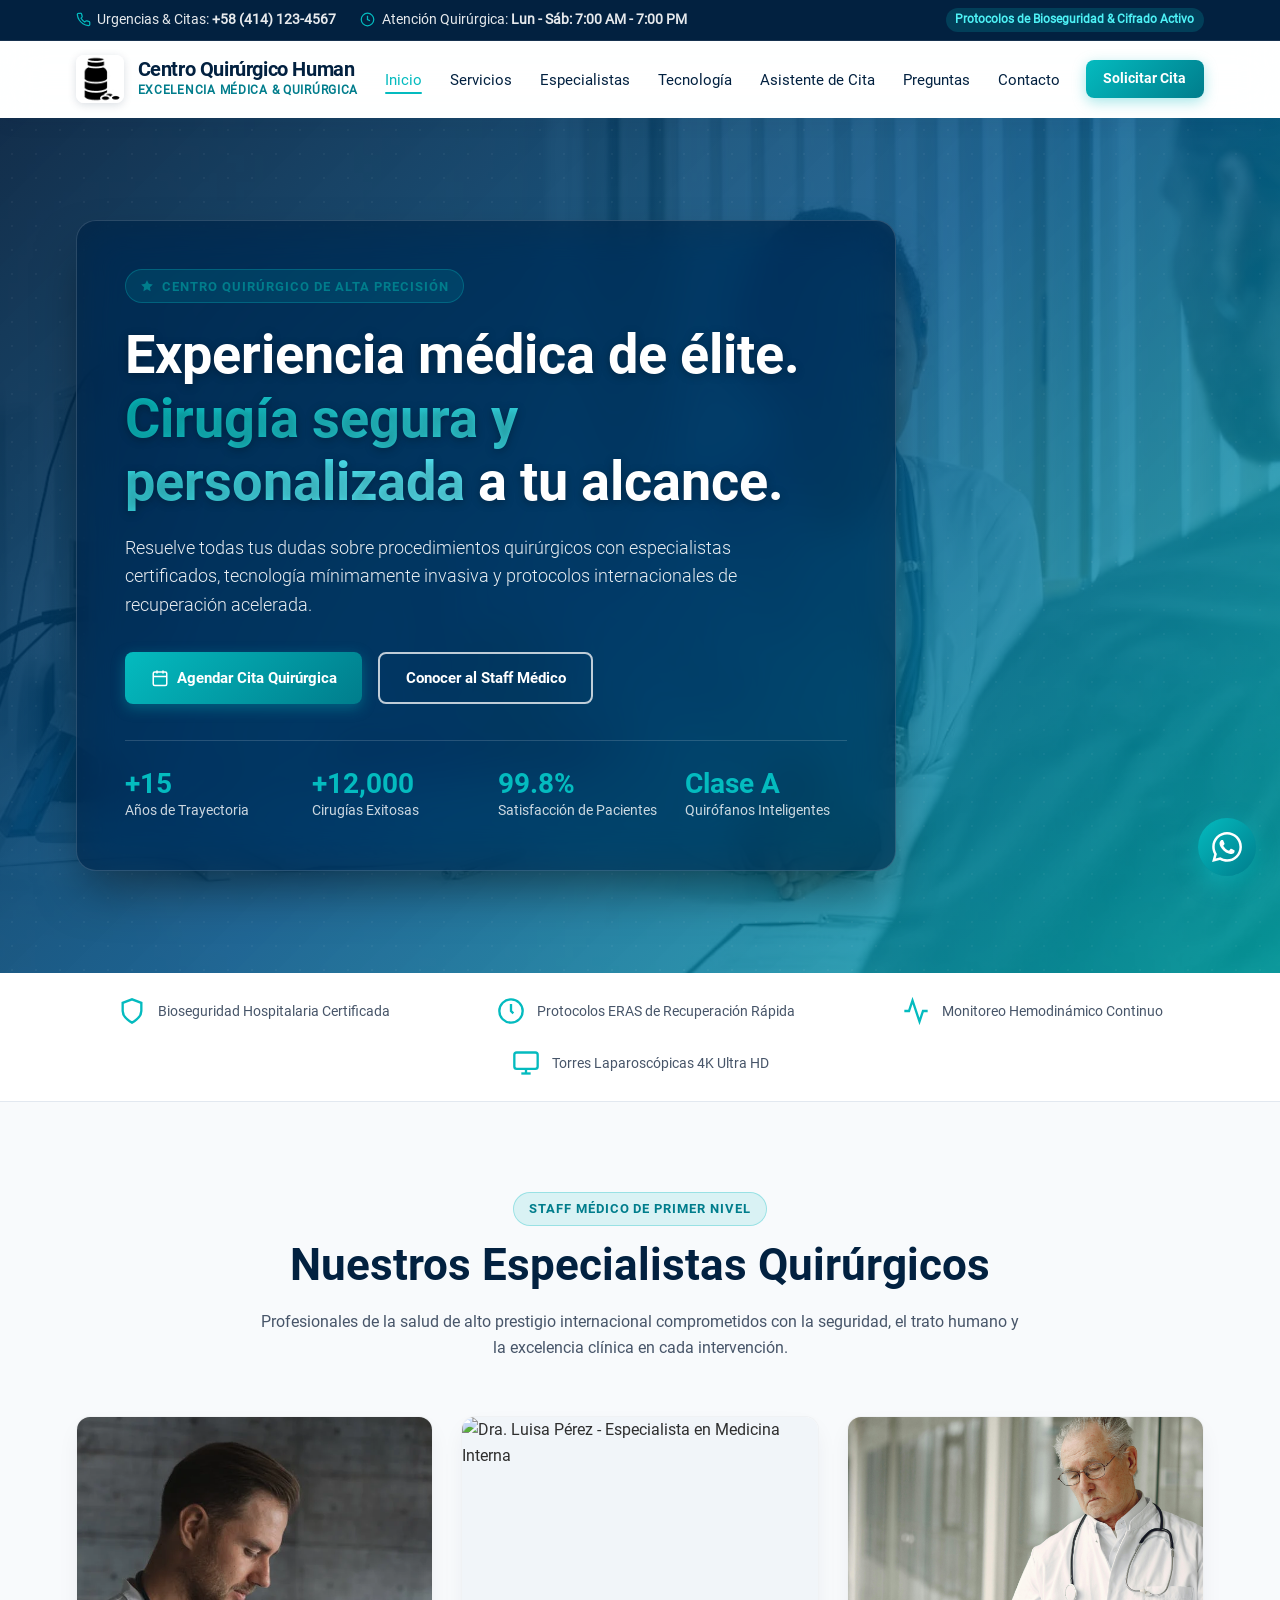
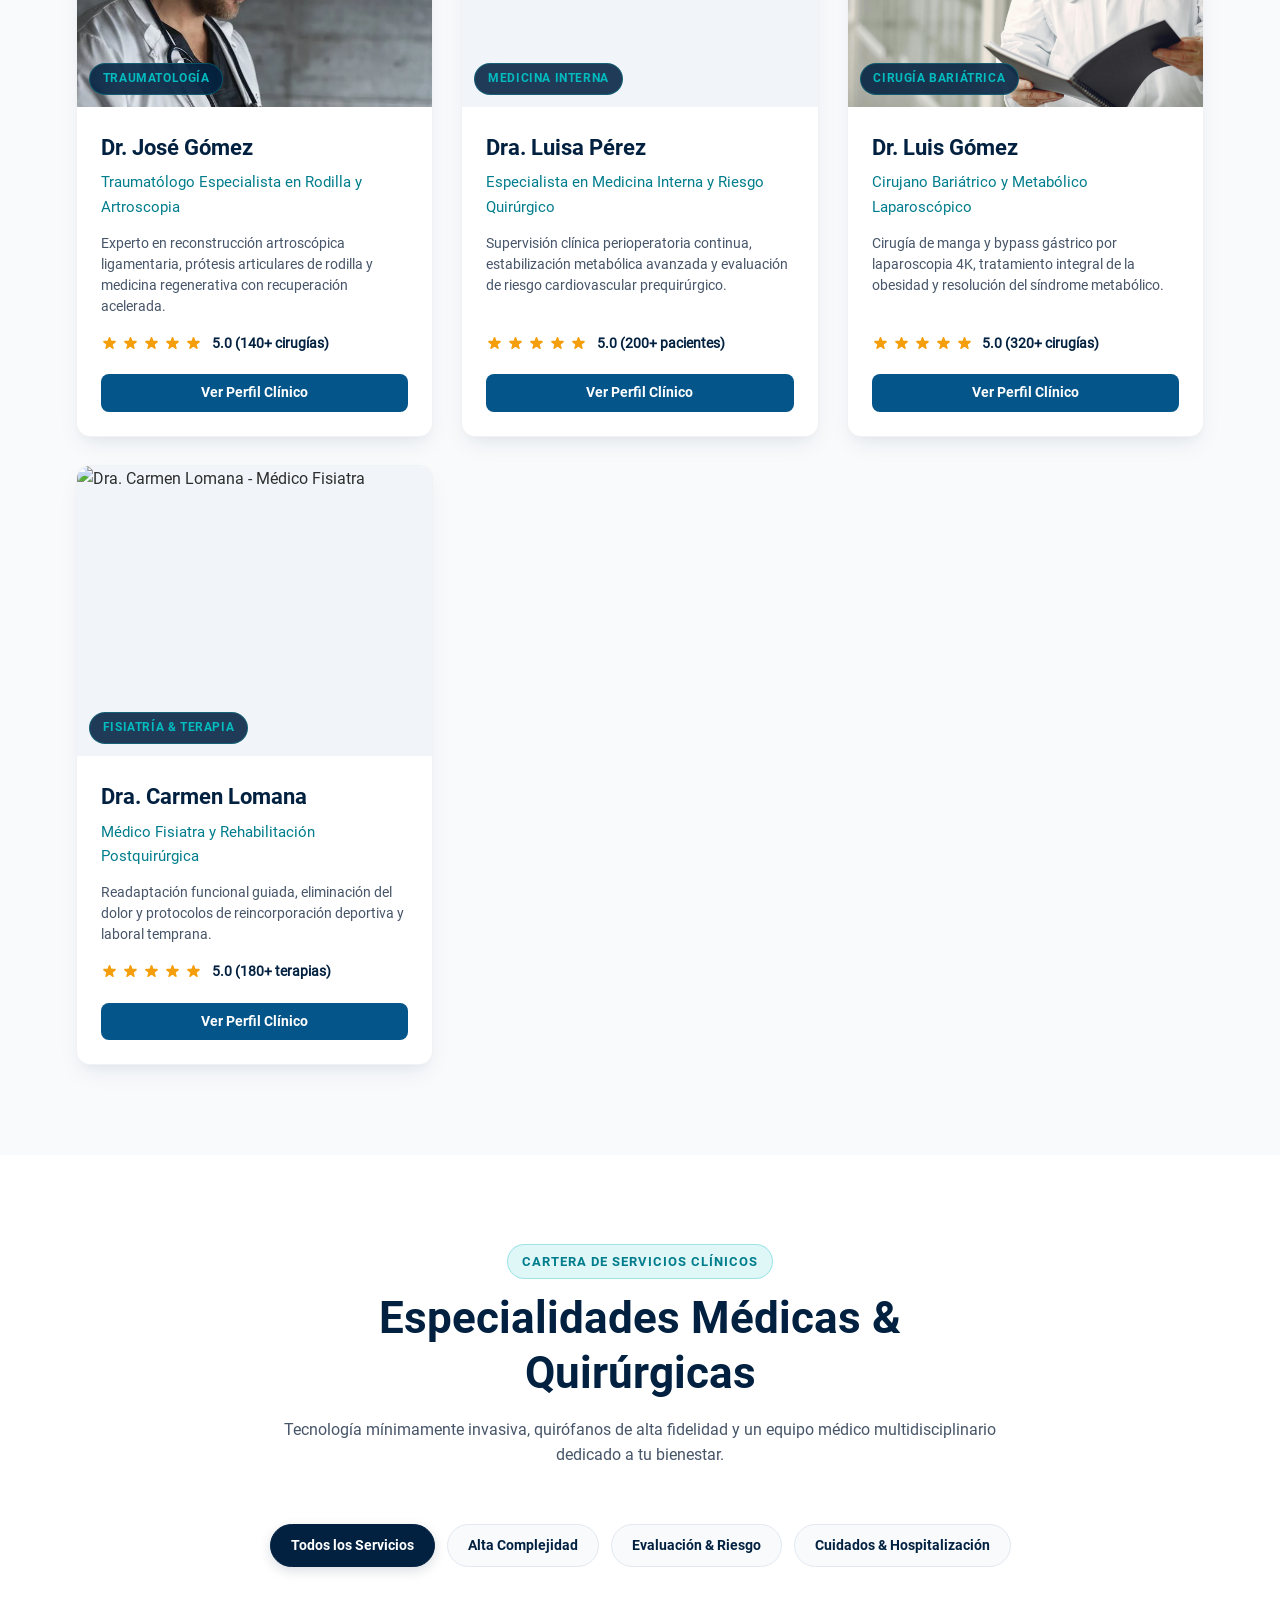
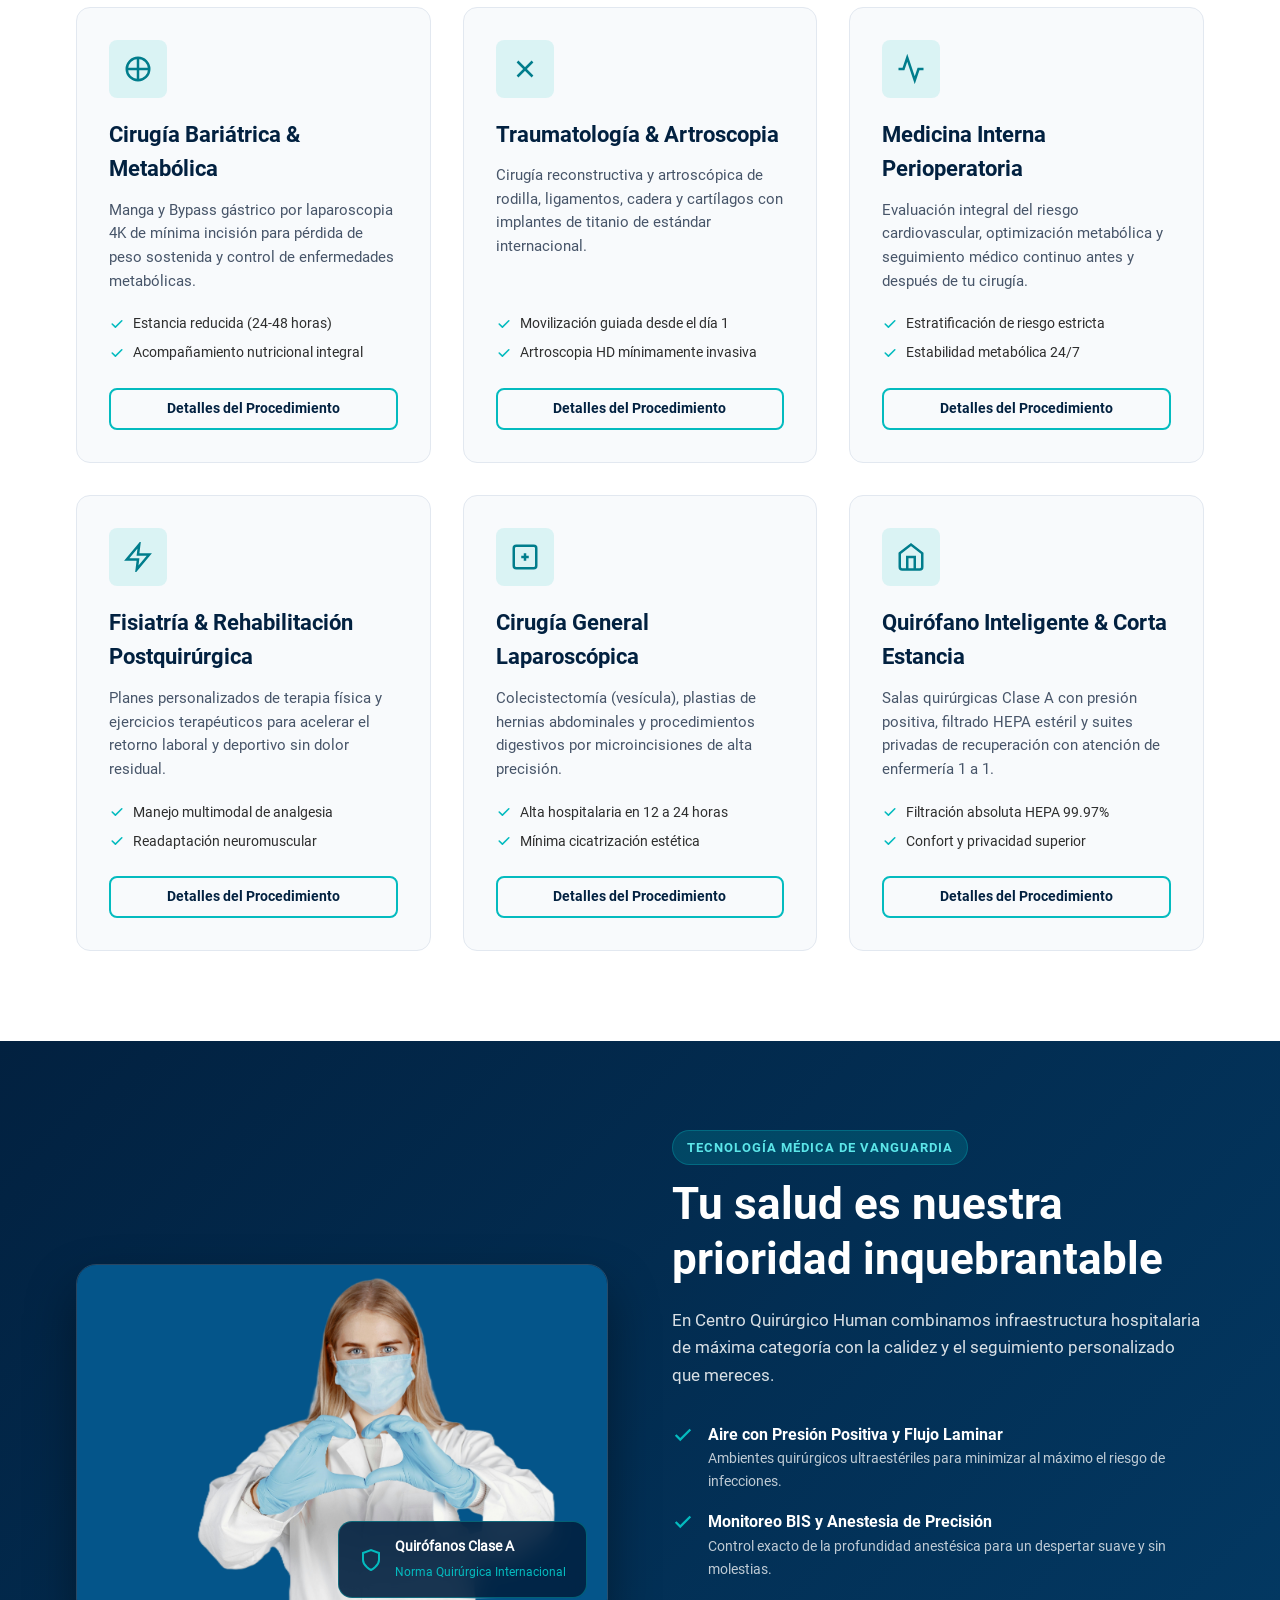
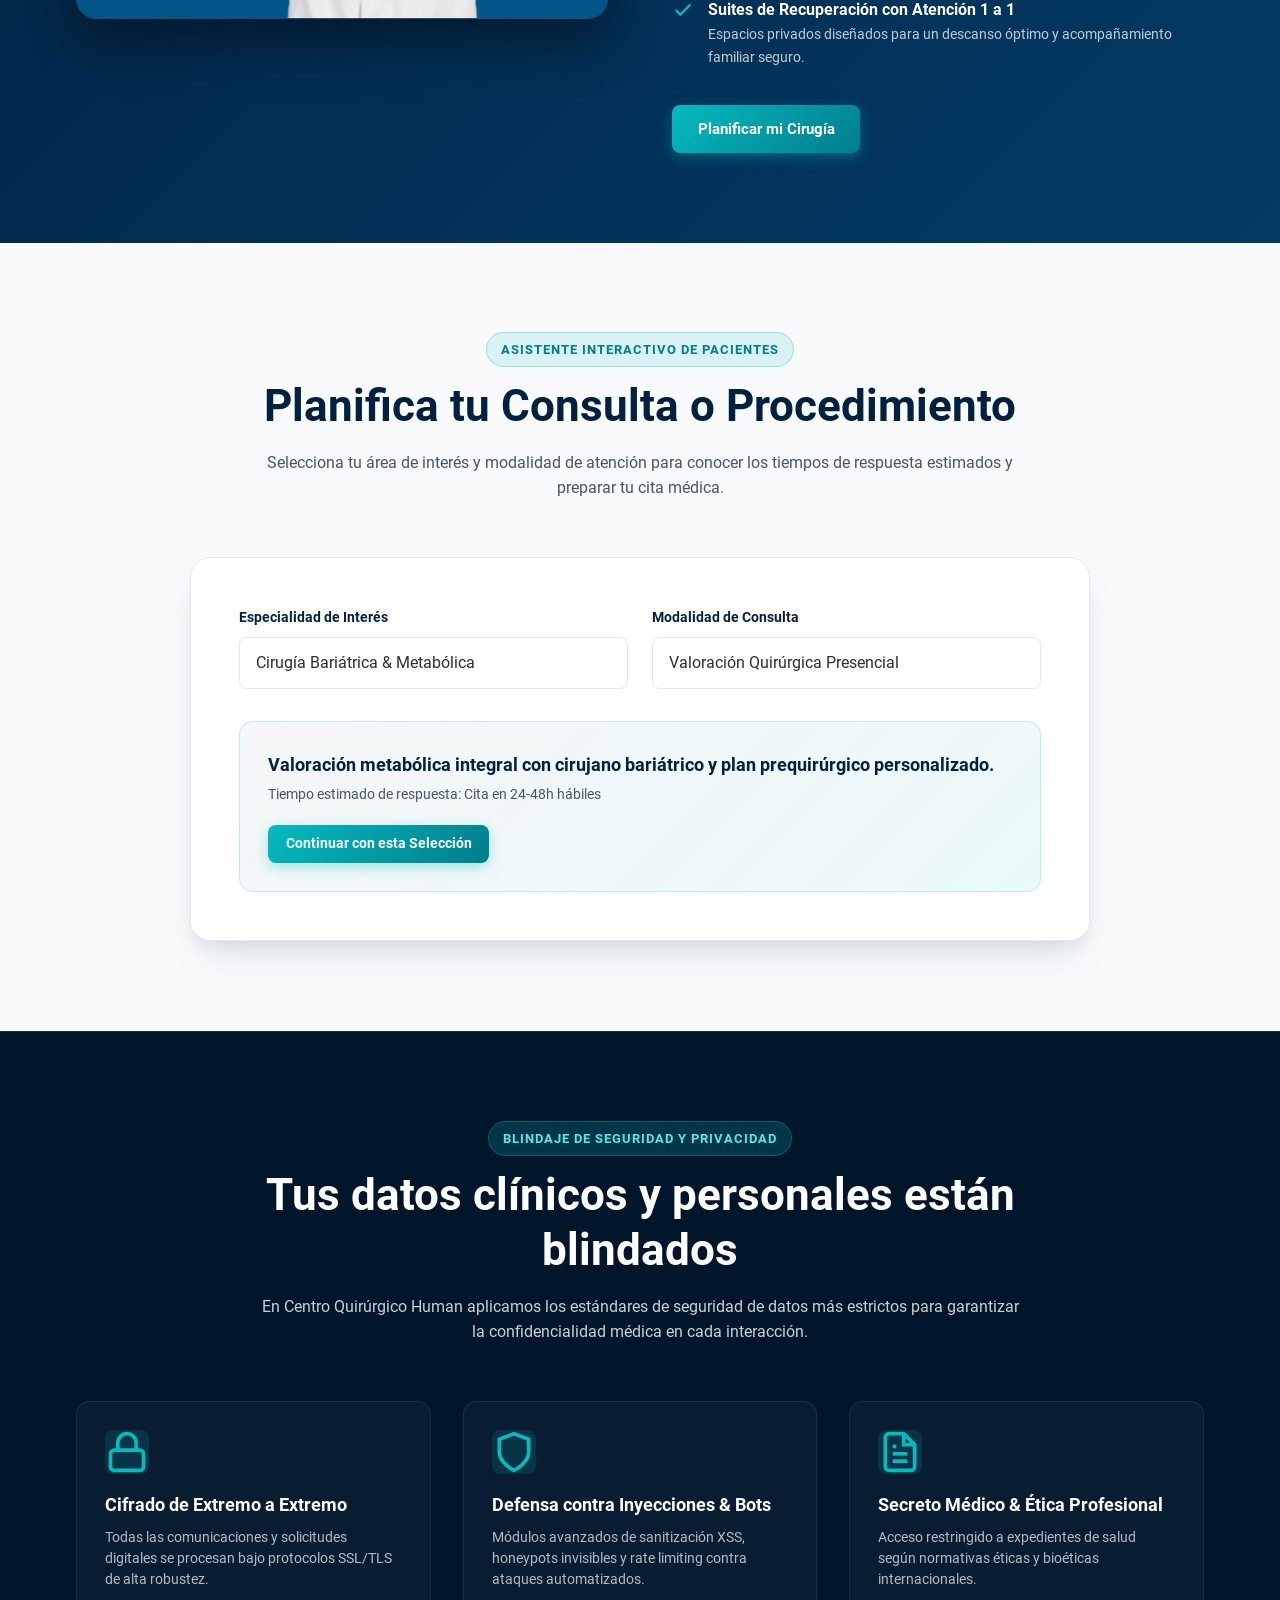
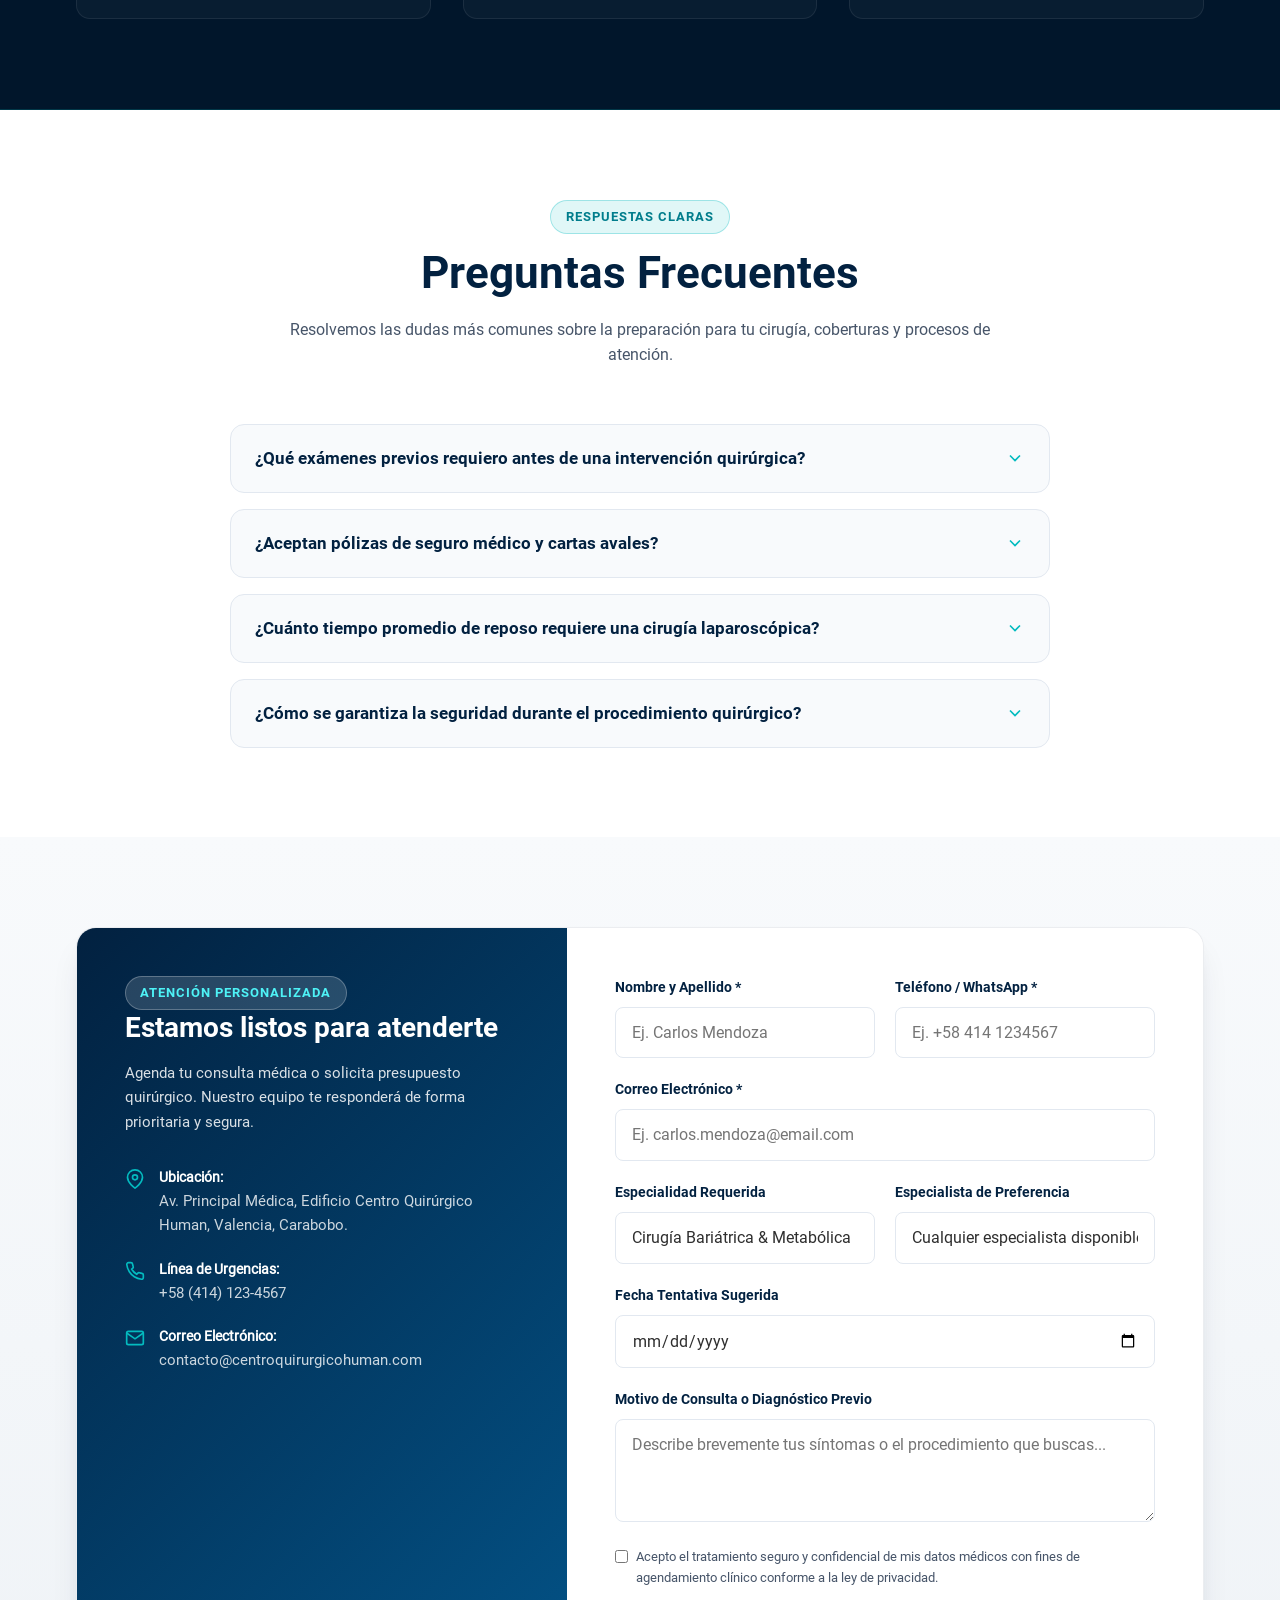
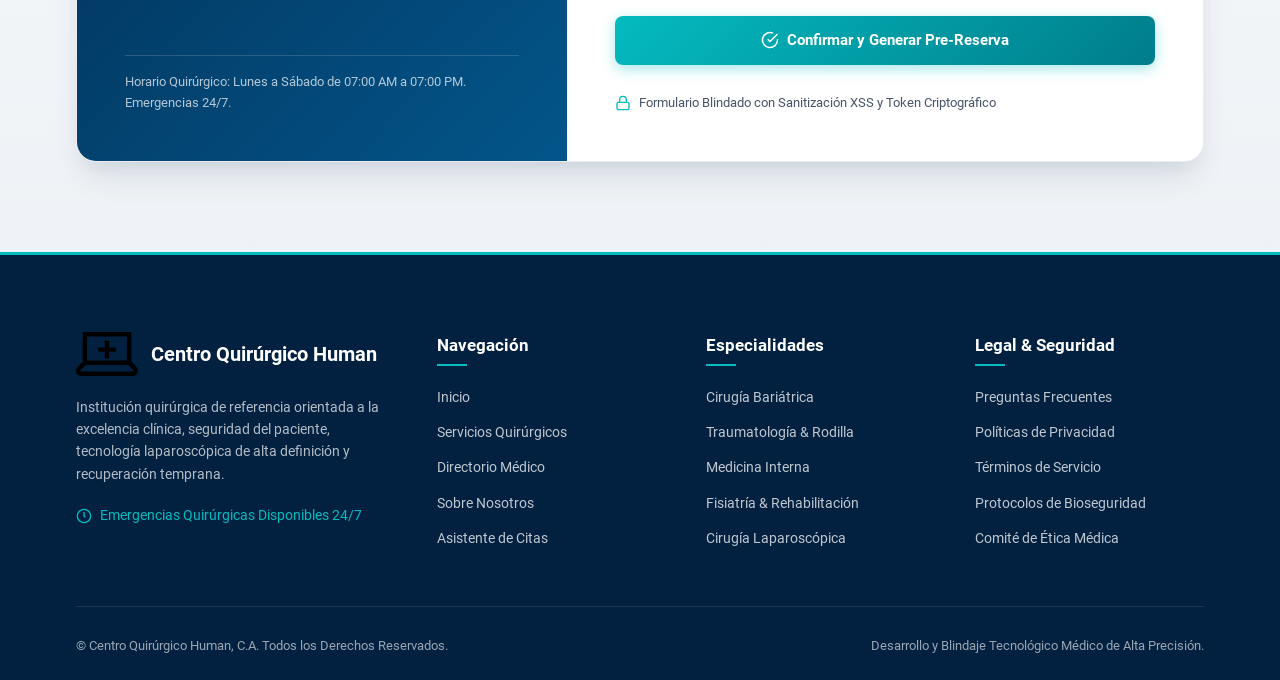
==== commit 3db52528: "ci/qa: optimización responsive Apple Safari, iOS Safe Areas, iPhone Duo viewport segments, 404 handl" ====
--- a/index.html
+++ b/index.html
@@ -2,8 +2,14 @@
 <html lang="es" dir="ltr">
 <head>
     <meta charset="UTF-8">
-    <meta name="viewport" content="width=device-width, initial-scale=1.0">
+    <meta name="viewport" content="width=device-width, initial-scale=1.0, viewport-fit=cover">
     <title>Centro Quirúrgico Human | Excelencia Quirúrgica, Cirugía Bariátrica y Traumatología</title>
+
+    <!-- Optimizaciones Apple & PWA Móvil -->
+    <meta name="apple-mobile-web-app-capable" content="yes">
+    <meta name="apple-mobile-web-app-status-bar-style" content="default">
+    <meta name="theme-color" content="#022140">
+    <meta name="format-detection" content="telephone=no">
 
     <!-- Meta Tags Principales y SEO Avanzado -->
     <meta name="description" content="Centro Quirúrgico Human: Cirugía de alta complejidad, cirugía bariátrica, traumatología de rodilla, medicina interna y fisiatría. Quirófanos inteligentes y atención médica personalizada de vanguardia.">
--- a/style.css
+++ b/style.css
@@ -6,6 +6,11 @@
    - Secundario: #03558A (Azul Zafiro Clínico)
    - Terciario: #007D8C (Azul Petróleo / Teal)
    - Neutros: #2E2E2E (Gris Carbón), #F8FAFC (Blanco Humo Clínico), #FFFFFF
+   
+   Optimizado para:
+   - Ecosistema Apple (Safari WebKit, iOS Retina, Dynamic Island, Notch, Safe Areas)
+   - Dispositivos Dual-Screen / Plegables (iPhone Duo, Foldables, Spanning API)
+   - GitHub Pages Hosting
    ========================================================================== */
 
 /* Fuentes locales */
@@ -61,9 +66,9 @@
     --gradient-primary: linear-gradient(135deg, #022140 0%, #03558A 100%);
 
     /* Tipografías y Espaciados */
-    --font-main: 'RobotoRegular', -apple-system, BlinkMacSystemFont, 'Segoe UI', Roboto, Helvetica, Arial, sans-serif;
-    --font-heading: 'RobotoBold', -apple-system, BlinkMacSystemFont, 'Segoe UI', Roboto, Helvetica, Arial, sans-serif;
-    --font-light: 'RobotoLight', -apple-system, BlinkMacSystemFont, 'Segoe UI', Roboto, Helvetica, Arial, sans-serif;
+    --font-main: 'RobotoRegular', -apple-system, BlinkMacSystemFont, 'SF Pro Text', 'SF Pro Display', 'Segoe UI', Roboto, Helvetica, Arial, sans-serif;
+    --font-heading: 'RobotoBold', -apple-system, BlinkMacSystemFont, 'SF Pro Display', 'SF Pro Text', 'Segoe UI', Roboto, Helvetica, Arial, sans-serif;
+    --font-light: 'RobotoLight', -apple-system, BlinkMacSystemFont, 'SF Pro Text', 'Segoe UI', Roboto, Helvetica, Arial, sans-serif;
     
     --container-max-width: 1240px;
     --margin-page: clamp(1rem, 5vw, 3.5rem);
@@ -72,6 +77,12 @@
     --border-radius-lg: 20px;
     --border-radius-full: 9999px;
 
+    /* Safe Area Insets para Apple & Foldables */
+    --sat: env(safe-area-inset-top, 0px);
+    --sar: env(safe-area-inset-right, 0px);
+    --sab: env(safe-area-inset-bottom, 0px);
+    --sal: env(safe-area-inset-left, 0px);
+
     /* Sombras Elevadas */
     --shadow-sm: 0 2px 4px rgba(2, 33, 64, 0.04);
     --shadow-md: 0 10px 25px -5px rgba(2, 33, 64, 0.08), 0 8px 10px -6px rgba(2, 33, 64, 0.04);
@@ -83,11 +94,12 @@
     --transition-smooth: 0.35s cubic-bezier(0.4, 0, 0.2, 1);
 }
 
-/* Reset y Normalización Accesible */
+/* Reset y Normalización Accesible con soporte WebKit */
 *, *::before, *::after {
     box-sizing: border-box;
     margin: 0;
     padding: 0;
+    -webkit-tap-highlight-color: transparent;
 }
 
 html {
@@ -96,6 +108,7 @@
     text-rendering: optimizeLegibility;
     -webkit-font-smoothing: antialiased;
     -moz-osx-font-smoothing: grayscale;
+    -webkit-text-size-adjust: 100%;
 }
 
 body {
@@ -104,18 +117,26 @@
     background-color: var(--color-bg);
     line-height: 1.6;
     overflow-x: hidden;
+    padding-left: var(--sal);
+    padding-right: var(--sar);
+    -webkit-overflow-scrolling: touch;
+    min-height: 100vh;
+    min-height: 100dvh;
 }
 
 img, svg {
     max-width: 100%;
     height: auto;
     display: block;
+    -webkit-user-select: none;
+    user-select: none;
 }
 
 a {
     color: inherit;
     text-decoration: none;
     transition: color var(--transition-fast);
+    touch-action: manipulation;
 }
 
 button, input, select, textarea {
@@ -124,6 +145,12 @@
     border: none;
     outline: none;
     background: none;
+    touch-action: manipulation;
+}
+
+/* Prevención del zoom involuntario en iOS Safari */
+input, select, textarea {
+    font-size: 16px !important;
 }
 
 /* Clases Utilitarias */
@@ -186,6 +213,7 @@
     border-bottom: 1px solid rgba(255, 255, 255, 0.08);
     position: relative;
     z-index: 60;
+    padding-top: var(--sat);
 }
 
 .top-bar-inner {
@@ -227,15 +255,16 @@
 }
 
 /* ==========================================================================
-   HEADER Y NAVBAR DE ALTA PRECISIÓN (GLASSMORPHISM)
+   HEADER Y NAVBAR DE ALTA PRECISIÓN (GLASSMORPHISM APPLE & WEBKIT)
    ========================================================================== */
 header.main-header {
+    position: -webkit-sticky;
     position: sticky;
     top: 0;
     z-index: 50;
-    background-color: rgba(255, 255, 255, 0.94);
-    backdrop-filter: blur(14px);
-    -webkit-backdrop-filter: blur(14px);
+    background-color: rgba(255, 255, 255, 0.88);
+    backdrop-filter: blur(20px) saturate(180%);
+    -webkit-backdrop-filter: blur(20px) saturate(180%);
     box-shadow: 0 4px 20px rgba(2, 33, 64, 0.06);
     transition: all var(--transition-smooth);
 }
@@ -340,6 +369,11 @@
     position: relative;
     overflow: hidden;
     white-space: nowrap;
+    -webkit-appearance: none;
+}
+
+.btn:active {
+    transform: scale(0.97);
 }
 
 .btn-action {
@@ -430,6 +464,7 @@
 .hero-section {
     position: relative;
     min-height: 640px;
+    min-height: 75dvh;
     display: flex;
     align-items: center;
     background: var(--gradient-hero), url('Assets/jumbotron1.jpg') center/cover no-repeat;
@@ -455,8 +490,8 @@
 
 .hero-glass-card {
     background: rgba(2, 33, 64, 0.65);
-    backdrop-filter: blur(16px);
-    -webkit-backdrop-filter: blur(16px);
+    backdrop-filter: blur(20px) saturate(160%);
+    -webkit-backdrop-filter: blur(20px) saturate(160%);
     border: 1px solid rgba(255, 255, 255, 0.15);
     border-radius: var(--border-radius-lg);
     padding: clamp(1.75rem, 4vw, 3rem);
@@ -624,7 +659,8 @@
     bottom: 12px;
     left: 12px;
     background: rgba(2, 33, 64, 0.88);
-    backdrop-filter: blur(8px);
+    backdrop-filter: blur(10px);
+    -webkit-backdrop-filter: blur(10px);
     color: var(--color-action);
     padding: 0.35rem 0.8rem;
     border-radius: var(--border-radius-full);
@@ -717,6 +753,7 @@
     cursor: pointer;
     transition: all var(--transition-fast);
     border: 1px solid var(--color-gray-light);
+    -webkit-appearance: none;
 }
 
 .filter-tab-btn:hover, .filter-tab-btn.active {
@@ -868,6 +905,7 @@
     right: 20px;
     background: rgba(2, 33, 64, 0.9);
     backdrop-filter: blur(12px);
+    -webkit-backdrop-filter: blur(12px);
     border: 1px solid rgba(4, 187, 191, 0.4);
     padding: 0.85rem 1.25rem;
     border-radius: var(--border-radius-md);
@@ -975,8 +1013,10 @@
     border-radius: var(--border-radius-sm);
     background-color: var(--color-surface);
     color: var(--color-black);
-    font-size: 0.95rem;
+    font-size: 16px !important; /* Previene zoom en iOS */
     transition: all var(--transition-fast);
+    -webkit-appearance: none;
+    appearance: none;
 }
 
 .form-control:focus {
@@ -1106,6 +1146,7 @@
     text-align: left;
     background: none;
     border: none;
+    -webkit-appearance: none;
 }
 
 .faq-question svg {
@@ -1217,7 +1258,7 @@
     gap: 1.25rem;
 }
 
-/* Honeypot field (hidden from real users, traps bots) */
+/* Honeypot field */
 .security-honeypot {
     display: none !important;
     visibility: hidden;
@@ -1262,7 +1303,7 @@
 .site-footer {
     background-color: var(--color-primary);
     color: rgba(255, 255, 255, 0.8);
-    padding: clamp(3.5rem, 6vw, 5rem) 0 1.5rem 0;
+    padding: clamp(3.5rem, 6vw, 5rem) 0 calc(1.5rem + var(--sab)) 0;
     font-size: 0.9rem;
     border-top: 3px solid var(--color-action);
 }
@@ -1364,16 +1405,17 @@
     position: fixed;
     inset: 0;
     background-color: rgba(2, 33, 64, 0.75);
-    backdrop-filter: blur(8px);
-    -webkit-backdrop-filter: blur(8px);
+    backdrop-filter: blur(14px);
+    -webkit-backdrop-filter: blur(14px);
     z-index: 1000;
     display: flex;
     align-items: center;
     justify-content: center;
-    padding: 1.5rem;
+    padding: calc(1.5rem + var(--sat)) calc(1.5rem + var(--sar)) calc(1.5rem + var(--sab)) calc(1.5rem + var(--sal));
     opacity: 0;
     visibility: hidden;
     transition: all var(--transition-smooth);
+    overscroll-behavior-y: none;
 }
 
 .modal-overlay.active {
@@ -1386,8 +1428,10 @@
     border-radius: var(--border-radius-lg);
     width: 100%;
     max-width: 650px;
-    max-height: 90vh;
+    max-height: 85vh;
+    max-height: 85dvh;
     overflow-y: auto;
+    -webkit-overflow-scrolling: touch;
     padding: clamp(1.75rem, 3vw, 2.5rem);
     box-shadow: var(--shadow-lg);
     border: 1px solid rgba(4, 187, 191, 0.3);
@@ -1407,8 +1451,8 @@
     background: var(--color-bg);
     border: 1px solid var(--color-gray-light);
     border-radius: 50%;
-    width: 36px;
-    height: 36px;
+    width: 38px;
+    height: 38px;
     display: flex;
     align-items: center;
     justify-content: center;
@@ -1423,16 +1467,16 @@
     border-color: var(--color-danger);
 }
 
-/* Floating Action / WhatsApp Widget */
+/* Floating Action / WhatsApp Widget (Protegido por Safe Area Insets) */
 .floating-contact-btn {
     position: fixed;
-    bottom: 24px;
-    right: 24px;
+    bottom: calc(24px + var(--sab));
+    right: calc(24px + var(--sar));
     z-index: 90;
     background: var(--gradient-action);
     color: var(--color-white);
-    width: 56px;
-    height: 56px;
+    width: 58px;
+    height: 58px;
     border-radius: 50%;
     display: flex;
     align-items: center;
@@ -1440,6 +1484,7 @@
     box-shadow: 0 8px 24px rgba(4, 187, 191, 0.45);
     cursor: pointer;
     transition: all var(--transition-smooth);
+    -webkit-tap-highlight-color: transparent;
 }
 
 .floating-contact-btn:hover {
@@ -1448,14 +1493,14 @@
 }
 
 .floating-contact-btn svg {
-    width: 28px;
-    height: 28px;
+    width: 30px;
+    height: 30px;
 }
 
 .scroll-to-top {
     position: fixed;
-    bottom: 88px;
-    right: 28px;
+    bottom: calc(90px + var(--sab));
+    right: calc(28px + var(--sar));
     z-index: 89;
     background: var(--color-primary);
     color: var(--color-white);
@@ -1483,7 +1528,40 @@
 }
 
 /* ==========================================================================
-   MEDIA QUERIES Y RESPONSIVIDAD COMPLETA
+   SOPORTE DUAL-SCREEN & DISPOSITIVOS PLEGABLES (IPHONE DUO / FOLDABLES)
+   ========================================================================== */
+@media (horizontal-viewport-segments: 2) {
+    /* Modo Doble Pantalla Horizontal Spanning */
+    .container {
+        max-width: 100%;
+        padding-left: calc(var(--margin-page) + env(viewport-segment-left 0 0, 0px));
+        padding-right: calc(var(--margin-page) + env(viewport-segment-right 1 0, 0px));
+    }
+
+    .hero-content {
+        max-width: 90%;
+    }
+
+    .infra-grid, .booking-wrapper {
+        grid-template-columns: 1fr 1fr;
+        gap: 3rem;
+    }
+
+    .card-container {
+        grid-template-columns: repeat(2, 1fr);
+    }
+}
+
+@media (vertical-viewport-segments: 2) {
+    /* Modo Doble Pantalla Vertical / Laptop Fold */
+    .hero-section {
+        min-height: 100dvh;
+        padding-top: calc(3rem + env(viewport-segment-top 0 0, 0px));
+    }
+}
+
+/* ==========================================================================
+   MEDIA QUERIES Y RESPONSIVIDAD COMPLETA (MOBILE / TABLET / DESKTOP)
    ========================================================================== */
 @media (max-width: 992px) {
     .infra-grid {
@@ -1504,14 +1582,14 @@
 
     .nav-links {
         position: fixed;
-        top: 76px;
+        top: calc(72px + var(--sat));
         left: 0;
         right: 0;
         background: rgba(255, 255, 255, 0.98);
-        backdrop-filter: blur(16px);
-        -webkit-backdrop-filter: blur(16px);
+        backdrop-filter: blur(20px) saturate(180%);
+        -webkit-backdrop-filter: blur(20px) saturate(180%);
         flex-direction: column;
-        padding: 2rem var(--margin-page);
+        padding: 2rem var(--margin-page) calc(2rem + var(--sab)) var(--margin-page);
         gap: 1.25rem;
         box-shadow: 0 10px 30px rgba(0, 0, 0, 0.1);
         transform: translateY(-150%);
@@ -1549,4 +1627,12 @@
     .nav-actions .btn {
         display: none;
     }
+
+    .card-container {
+        grid-template-columns: 1fr;
+    }
+
+    .services-grid {
+        grid-template-columns: 1fr;
+    }
 }
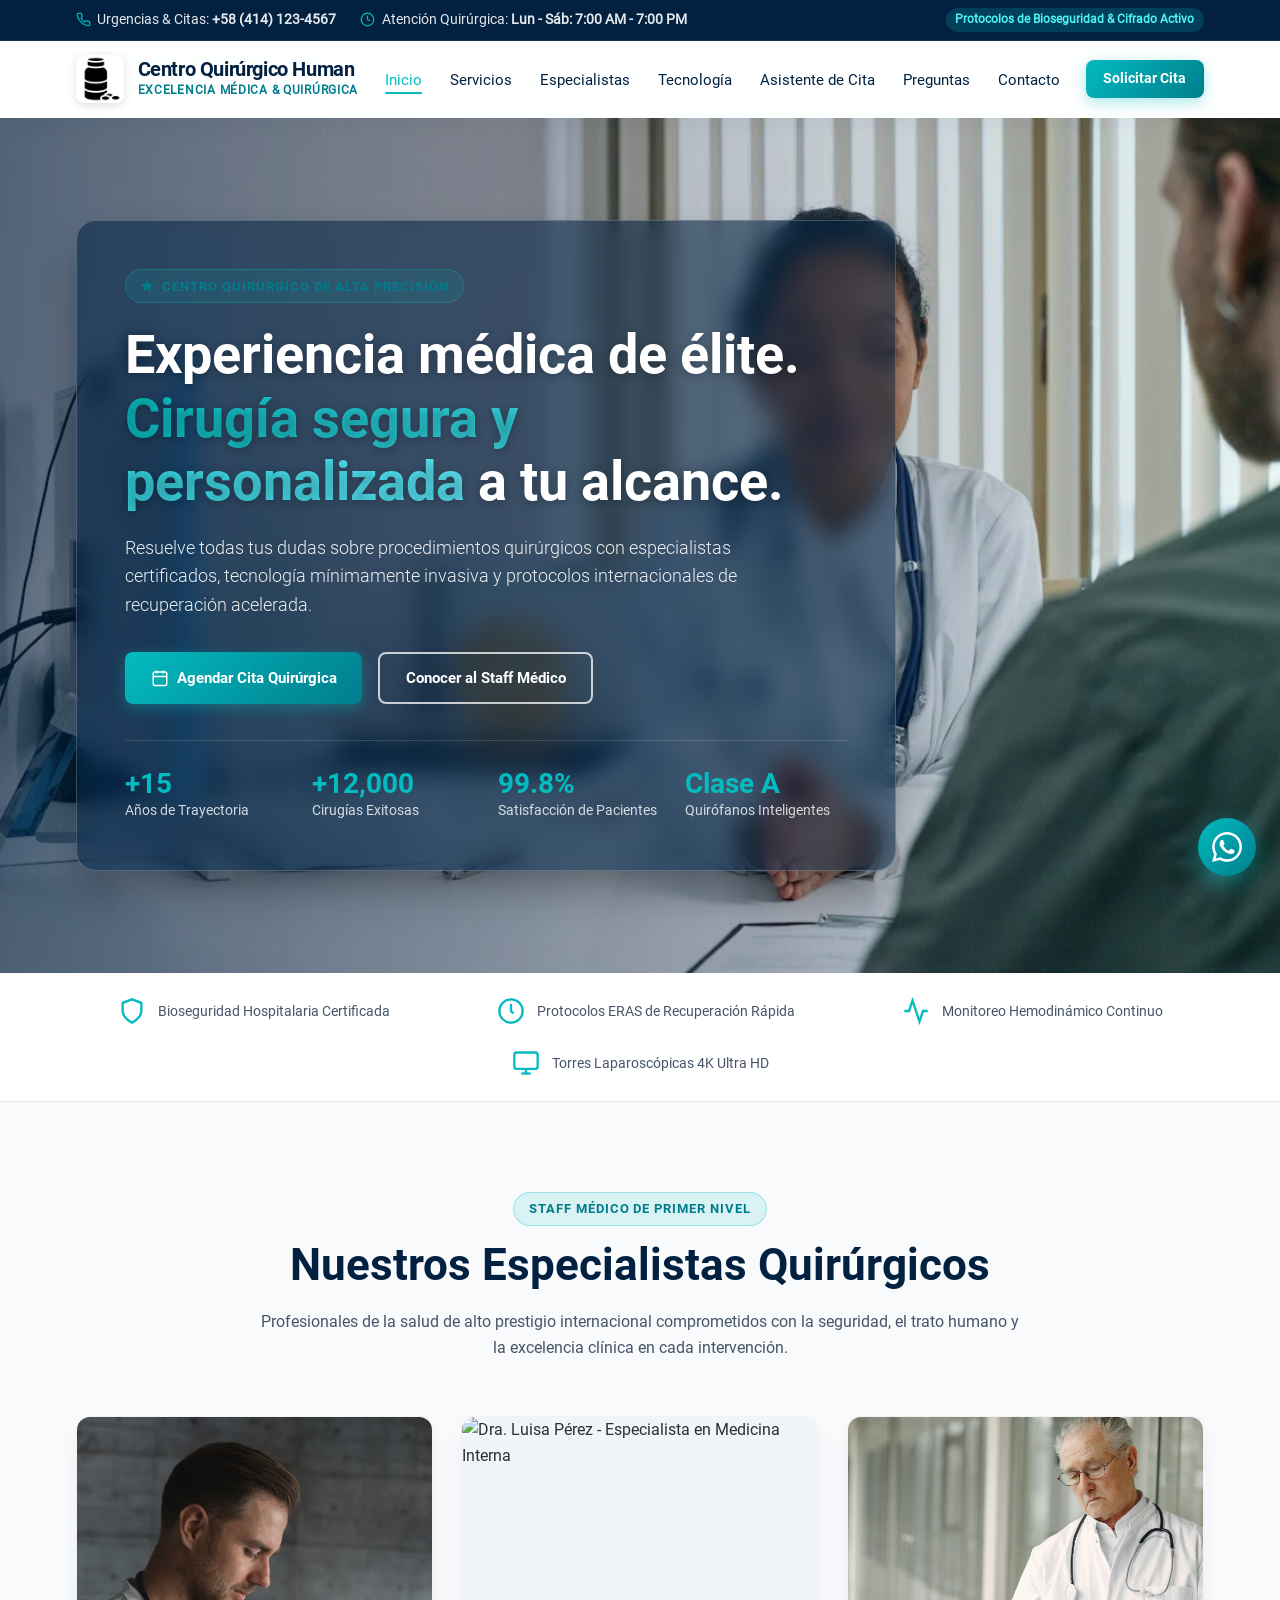
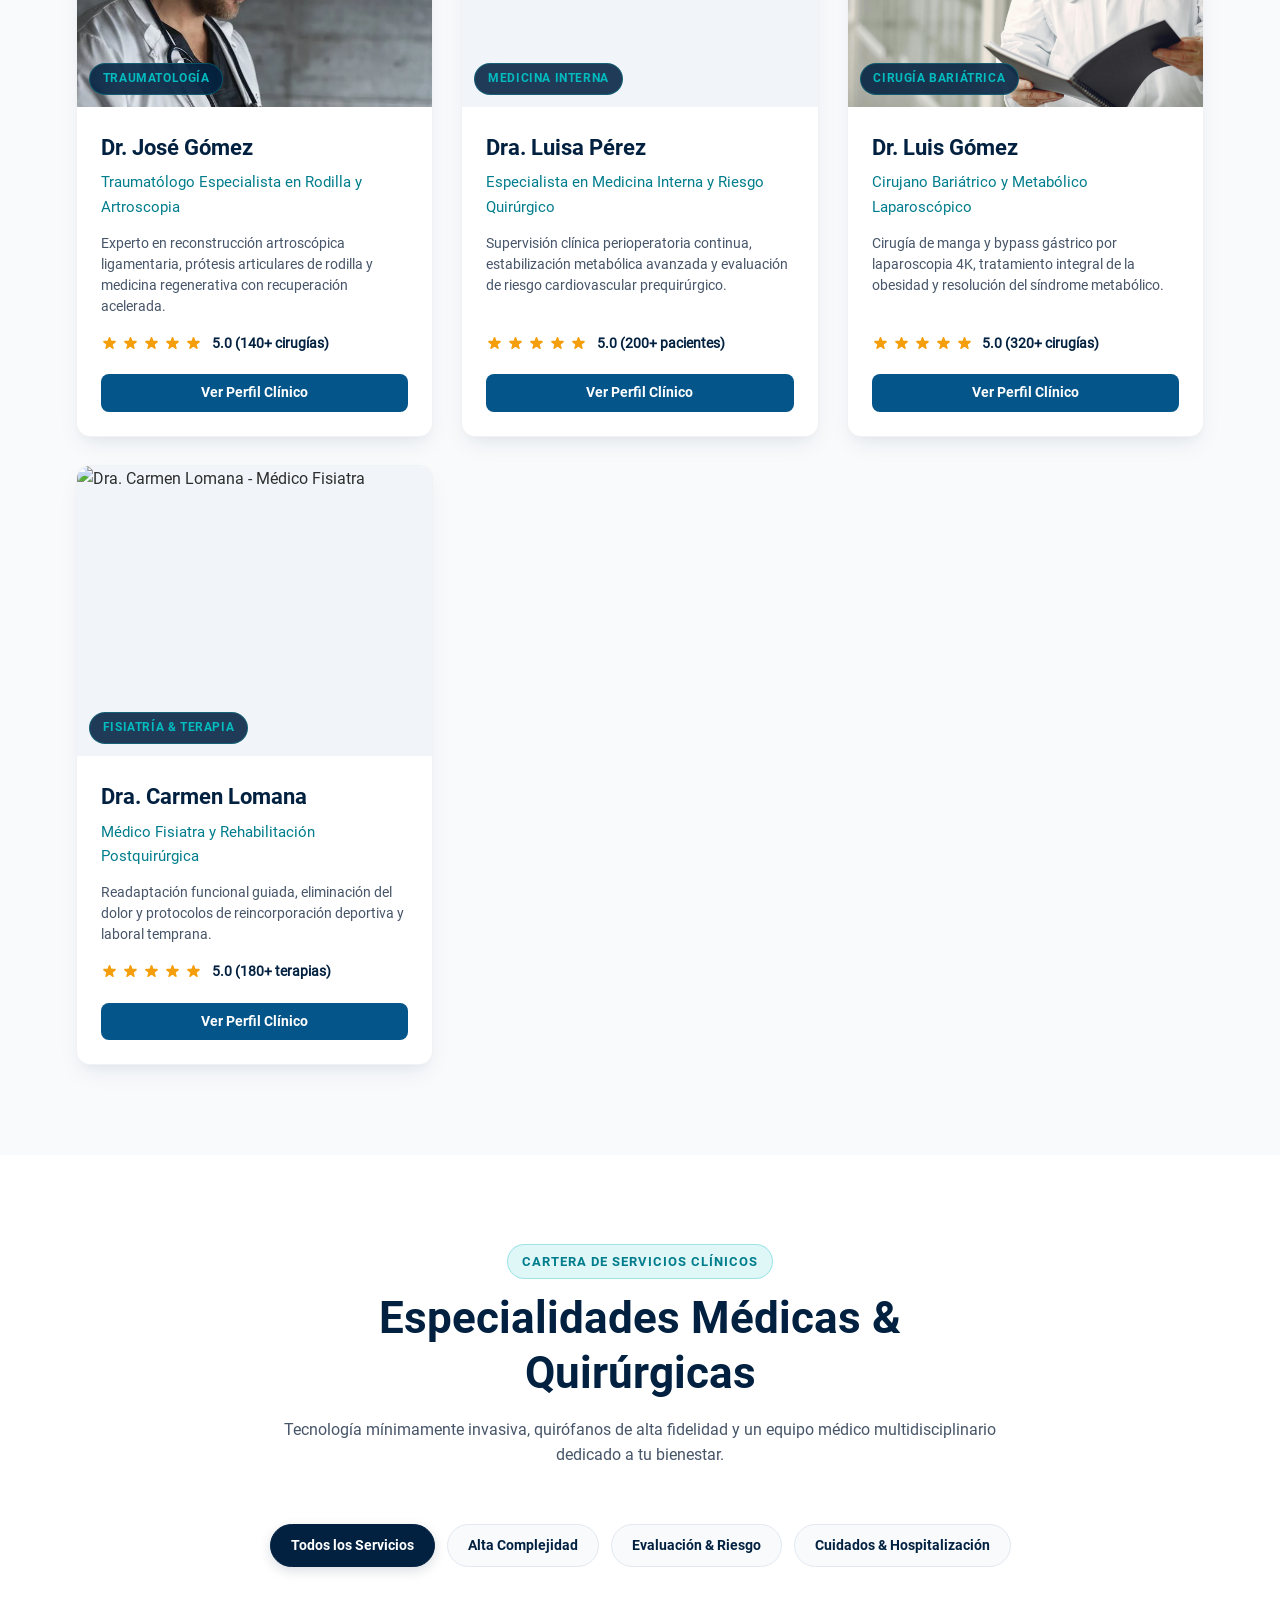
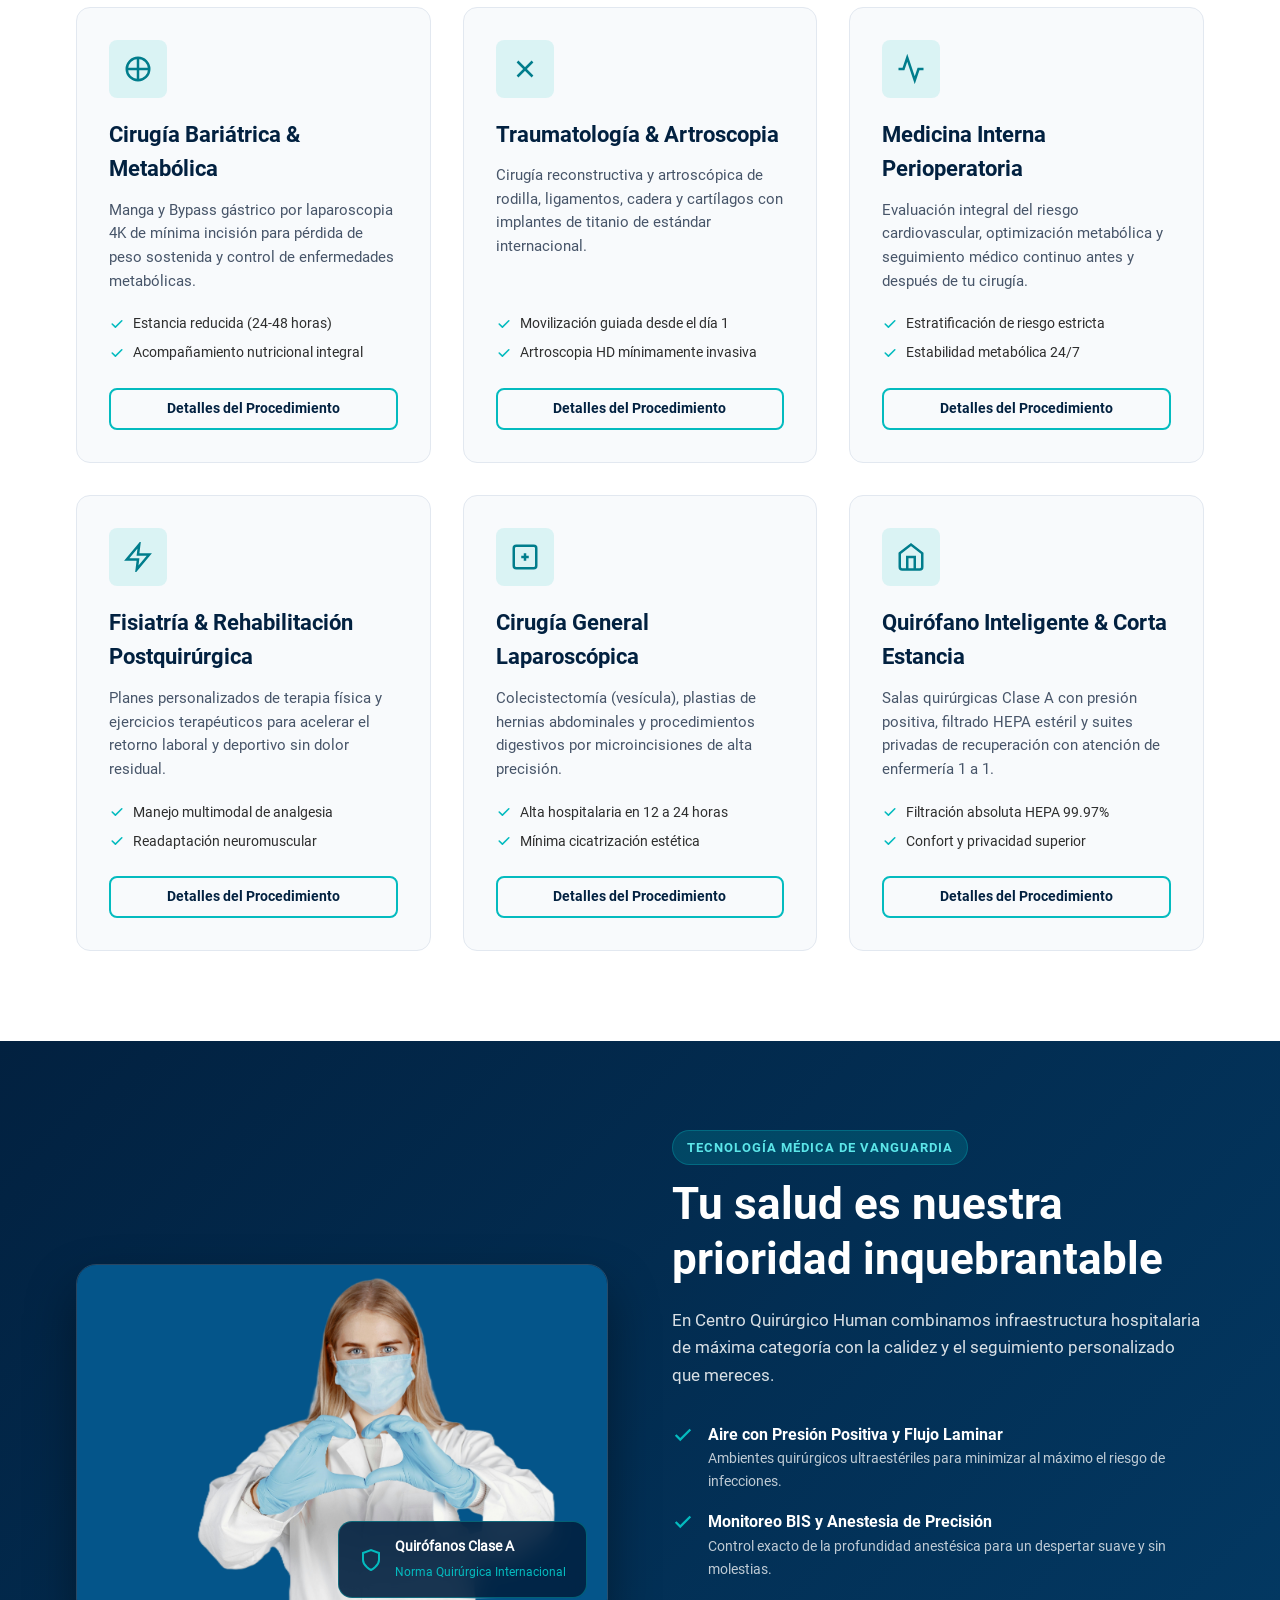
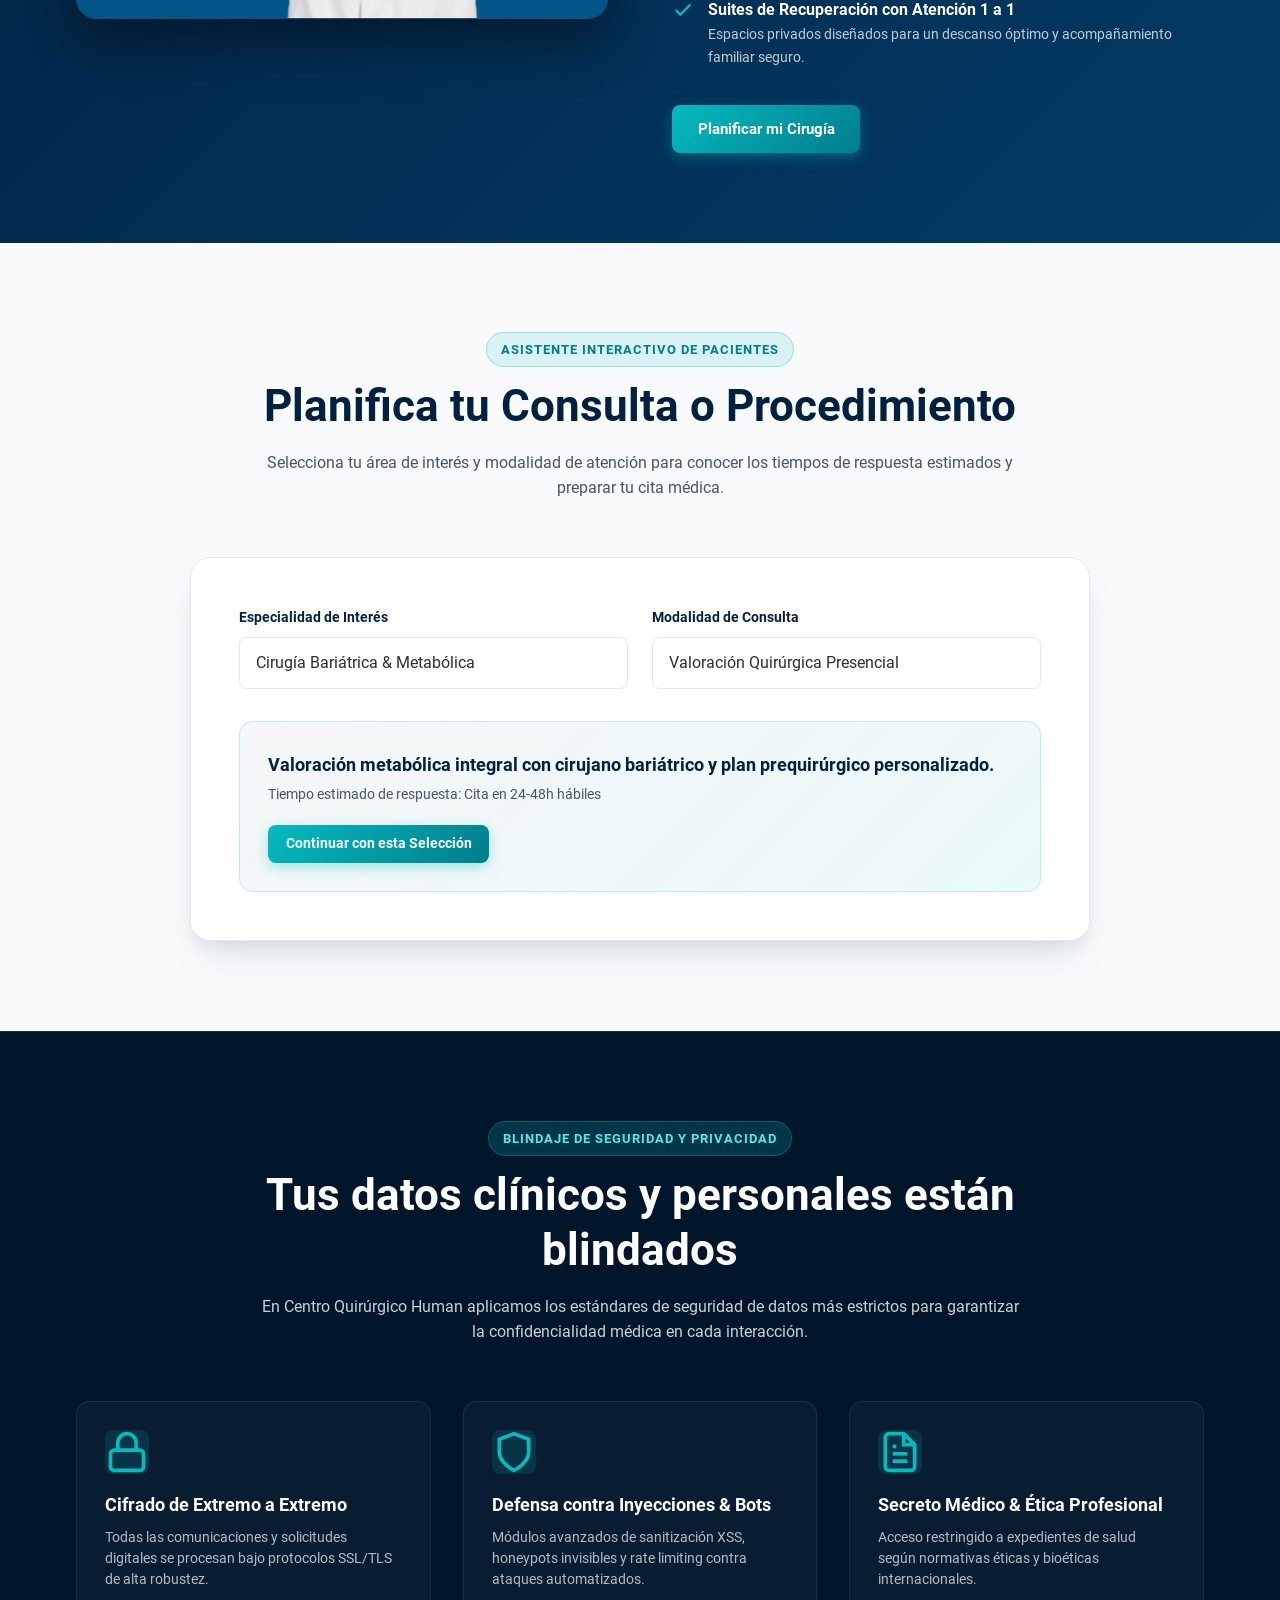
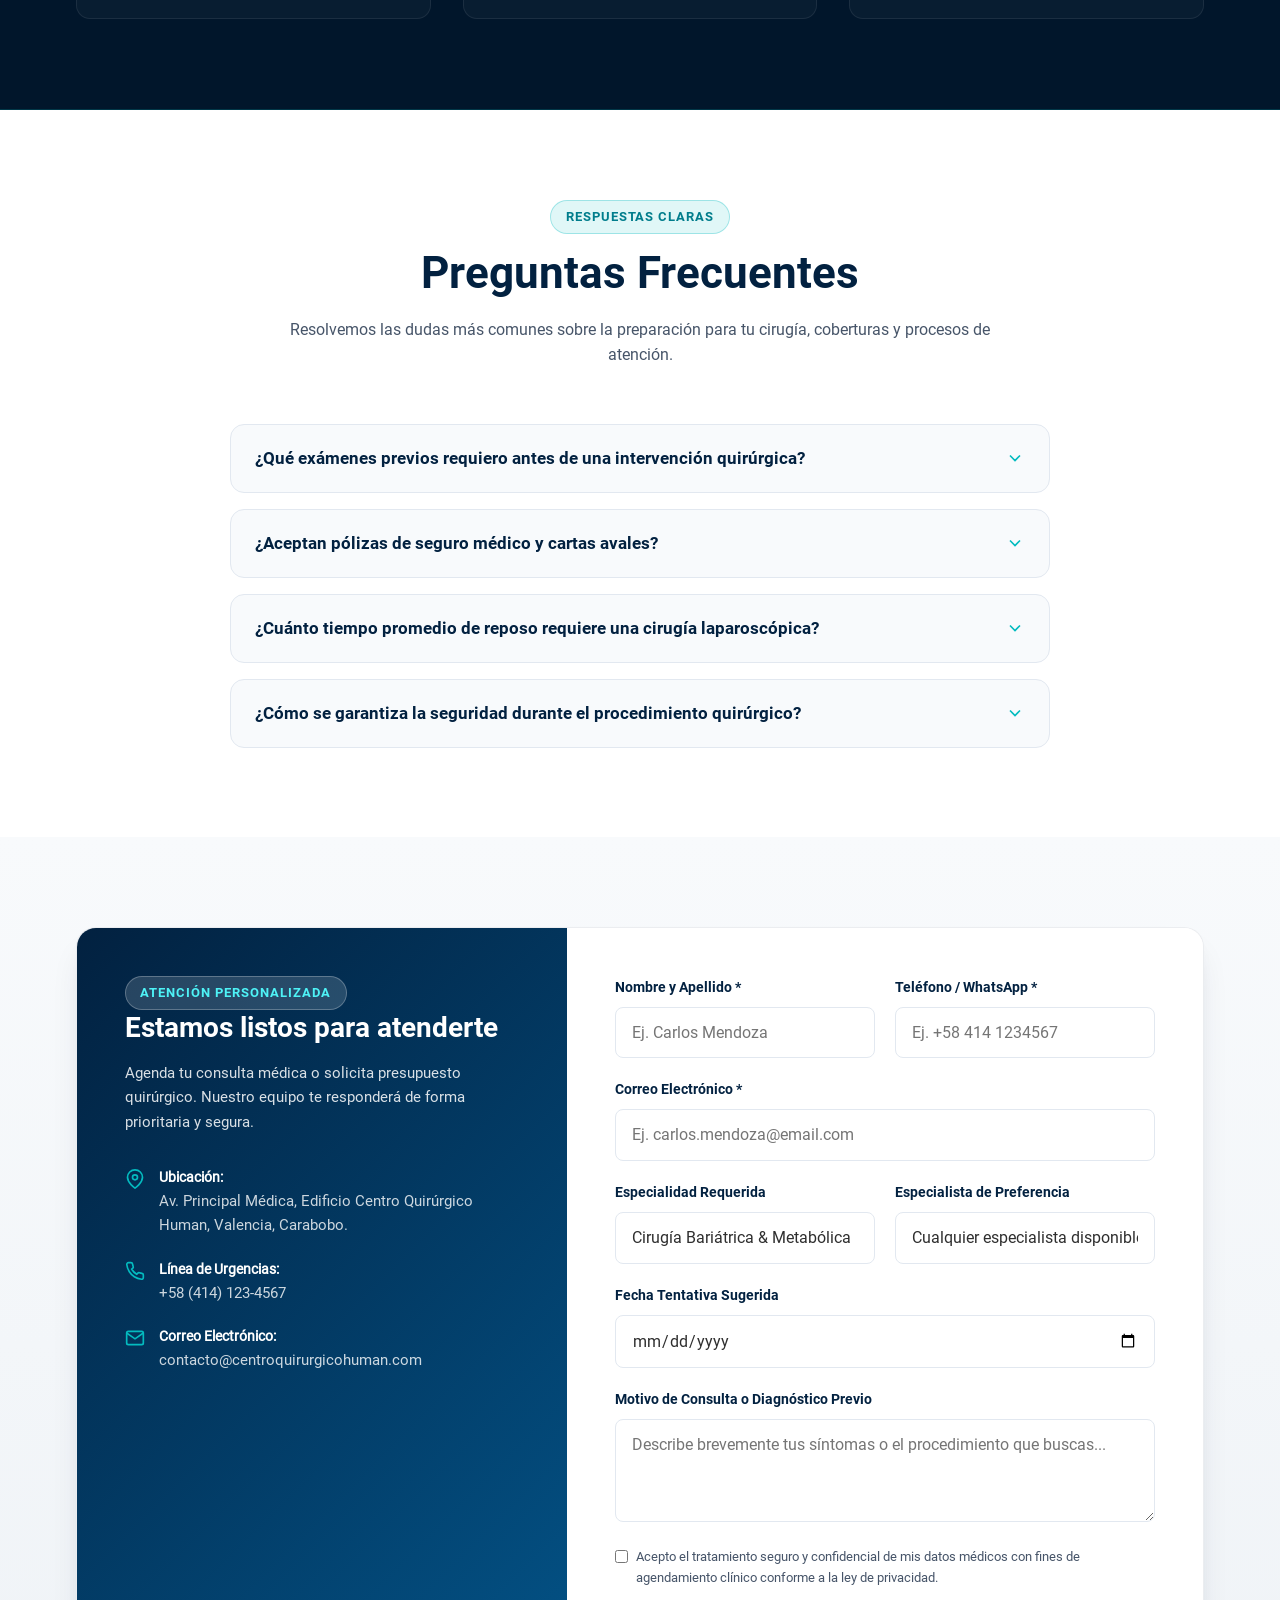
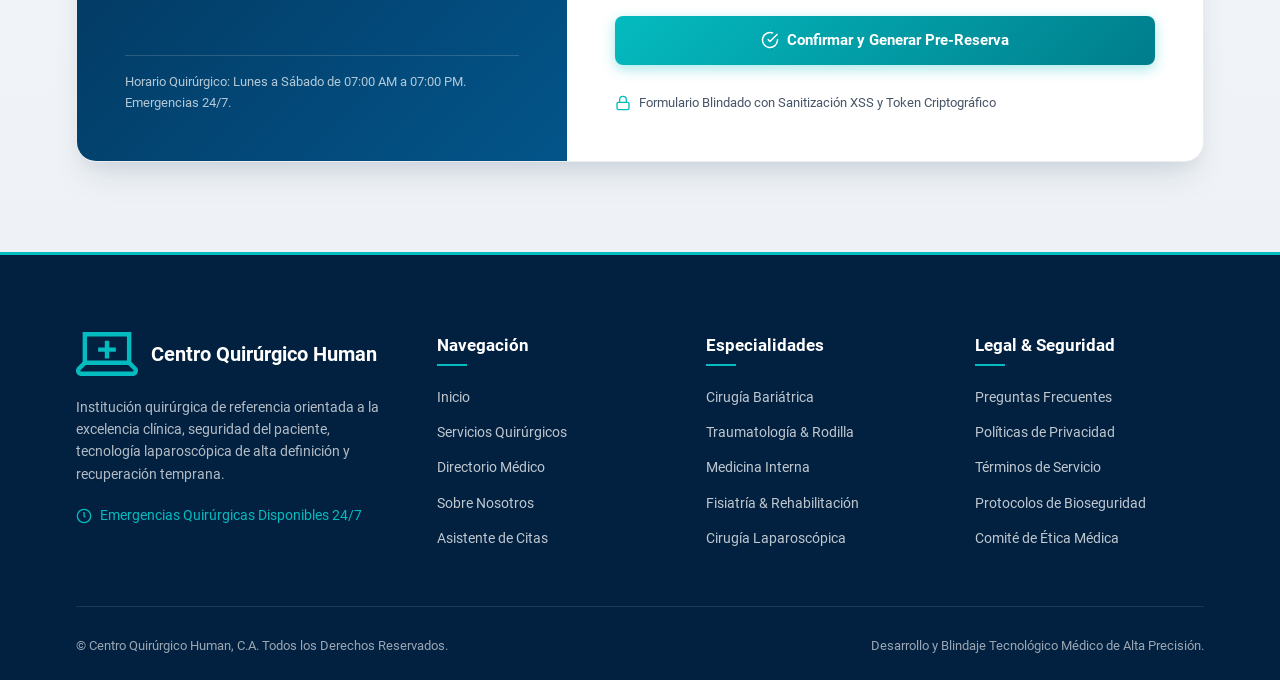
==== commit 8bbab2f5: "fix(ui/assets): corregir imágenes de tarjetas, agregar favicon SVG, optimizar contraste de logo foot" ====
--- a/index.html
+++ b/index.html
@@ -43,11 +43,13 @@
     <meta http-equiv="X-Content-Type-Options" content="nosniff">
     <meta http-equiv="X-Frame-Options" content="SAMEORIGIN">
     <meta name="referrer" content="strict-origin-when-cross-origin">
-    <meta http-equiv="Permissions-Policy" content="camera=(), microphone=(), geolocation=(self)">
-
-    <!-- Favicon -->
-    <link rel="icon" href="Assets/Logo.jpg" type="image/jpeg">
+    <!-- Favicon de Alta Resolución para Navegadores y Dispositivos Móviles -->
+    <link rel="icon" type="image/svg+xml" href="Assets/favicon.svg">
+    <link rel="alternate icon" type="image/jpeg" href="Assets/Logo.jpg">
     <link rel="apple-touch-icon" href="Assets/Logo.jpg">
+
+    <!-- Preload para Carga Instantánea de Elementos Críticos (LCP & Web Vitals) -->
+    <link rel="preload" href="Assets/jumbotron1.jpg" as="image" fetchpriority="high">
 
     <!-- Hoja de Estilos -->
     <link rel="stylesheet" href="style.css">
@@ -308,7 +310,7 @@
                     <!-- DR. JOSE GOMEZ -->
                     <article class="doctor-card" itemscope itemtype="https://schema.org/Physician">
                         <div class="doctor-img-wrap">
-                            <img src="Assets/Dr. Jose Gomez.jpg" alt="Dr. José Gómez - Traumatólogo especialista en rodilla" loading="lazy" width="300" height="290" itemprop="image">
+                            <img src="Assets/dr-jose-gomez.jpg" alt="Dr. José Gómez - Traumatólogo especialista en rodilla" loading="lazy" width="300" height="290" itemprop="image">
                             <span class="doctor-specialty-badge" itemprop="medicalSpecialty">Traumatología</span>
                         </div>
                         <div class="doctor-body">
@@ -334,7 +336,7 @@
                     <!-- DRA. LUISA PEREZ -->
                     <article class="doctor-card" itemscope itemtype="https://schema.org/Physician">
                         <div class="doctor-img-wrap">
-                            <img src="Assets/Luisa Perez.jpg" alt="Dra. Luisa Pérez - Especialista en Medicina Interna" loading="lazy" width="300" height="290" itemprop="image">
+                            <img src="Assets/dra-luisa-perez.jpg" alt="Dra. Luisa Pérez - Especialista en Medicina Interna" loading="lazy" width="300" height="290" itemprop="image">
                             <span class="doctor-specialty-badge" itemprop="medicalSpecialty">Medicina Interna</span>
                         </div>
                         <div class="doctor-body">
@@ -360,7 +362,7 @@
                     <!-- DR. LUIS GOMEZ -->
                     <article class="doctor-card" itemscope itemtype="https://schema.org/Physician">
                         <div class="doctor-img-wrap">
-                            <img src="Assets/Dr. Luis Gómez.jpg" alt="Dr. Luis Gómez - Cirujano Bariátrico y Metabólico" loading="lazy" width="300" height="290" itemprop="image">
+                            <img src="Assets/dr-luis-gomez.jpg" alt="Dr. Luis Gómez - Cirujano Bariátrico y Metabólico" loading="lazy" width="300" height="290" itemprop="image">
                             <span class="doctor-specialty-badge" itemprop="medicalSpecialty">Cirugía Bariátrica</span>
                         </div>
                         <div class="doctor-body">
@@ -386,7 +388,7 @@
                     <!-- DRA. CARMEN LOMANA -->
                     <article class="doctor-card" itemscope itemtype="https://schema.org/Physician">
                         <div class="doctor-img-wrap">
-                            <img src="Assets/Dra. Carmen Lomana.jpg" alt="Dra. Carmen Lomana - Médico Fisiatra" loading="lazy" width="300" height="290" itemprop="image">
+                            <img src="Assets/dra-carmen-lomana.jpg" alt="Dra. Carmen Lomana - Médico Fisiatra" loading="lazy" width="300" height="290" itemprop="image">
                             <span class="doctor-specialty-badge" itemprop="medicalSpecialty">Fisiatría & Terapia</span>
                         </div>
                         <div class="doctor-body">
--- a/style.css
+++ b/style.css
@@ -59,8 +59,8 @@
     --color-success: #10b981;
     --color-danger: #ef4444;
 
-    /* Gradientes Médicos */
-    --gradient-hero: linear-gradient(135deg, rgba(2, 33, 64, 0.92) 0%, rgba(3, 85, 138, 0.85) 50%, rgba(4, 187, 191, 0.75) 100%);
+    /* Gradientes Médicos (Ajustados para alta nitidez y naturalidad de imagen) */
+    --gradient-hero: linear-gradient(to right, rgba(2, 33, 64, 0.60) 0%, rgba(2, 33, 64, 0.28) 55%, rgba(4, 187, 191, 0.08) 100%);
     --gradient-card: linear-gradient(180deg, #ffffff 0%, #f8fafc 100%);
     --gradient-action: linear-gradient(135deg, #04BBBF 0%, #007D8C 100%);
     --gradient-primary: linear-gradient(135deg, #022140 0%, #03558A 100%);
@@ -489,13 +489,13 @@
 }
 
 .hero-glass-card {
-    background: rgba(2, 33, 64, 0.65);
-    backdrop-filter: blur(20px) saturate(160%);
-    -webkit-backdrop-filter: blur(20px) saturate(160%);
-    border: 1px solid rgba(255, 255, 255, 0.15);
+    background: rgba(2, 33, 64, 0.55);
+    backdrop-filter: blur(12px) saturate(140%);
+    -webkit-backdrop-filter: blur(12px) saturate(140%);
+    border: 1px solid rgba(255, 255, 255, 0.2);
     border-radius: var(--border-radius-lg);
     padding: clamp(1.75rem, 4vw, 3rem);
-    box-shadow: 0 25px 50px -12px rgba(0, 0, 0, 0.5);
+    box-shadow: 0 20px 45px -10px rgba(0, 0, 0, 0.4);
     animation: fadeInHero 0.8s ease-out;
 }
 
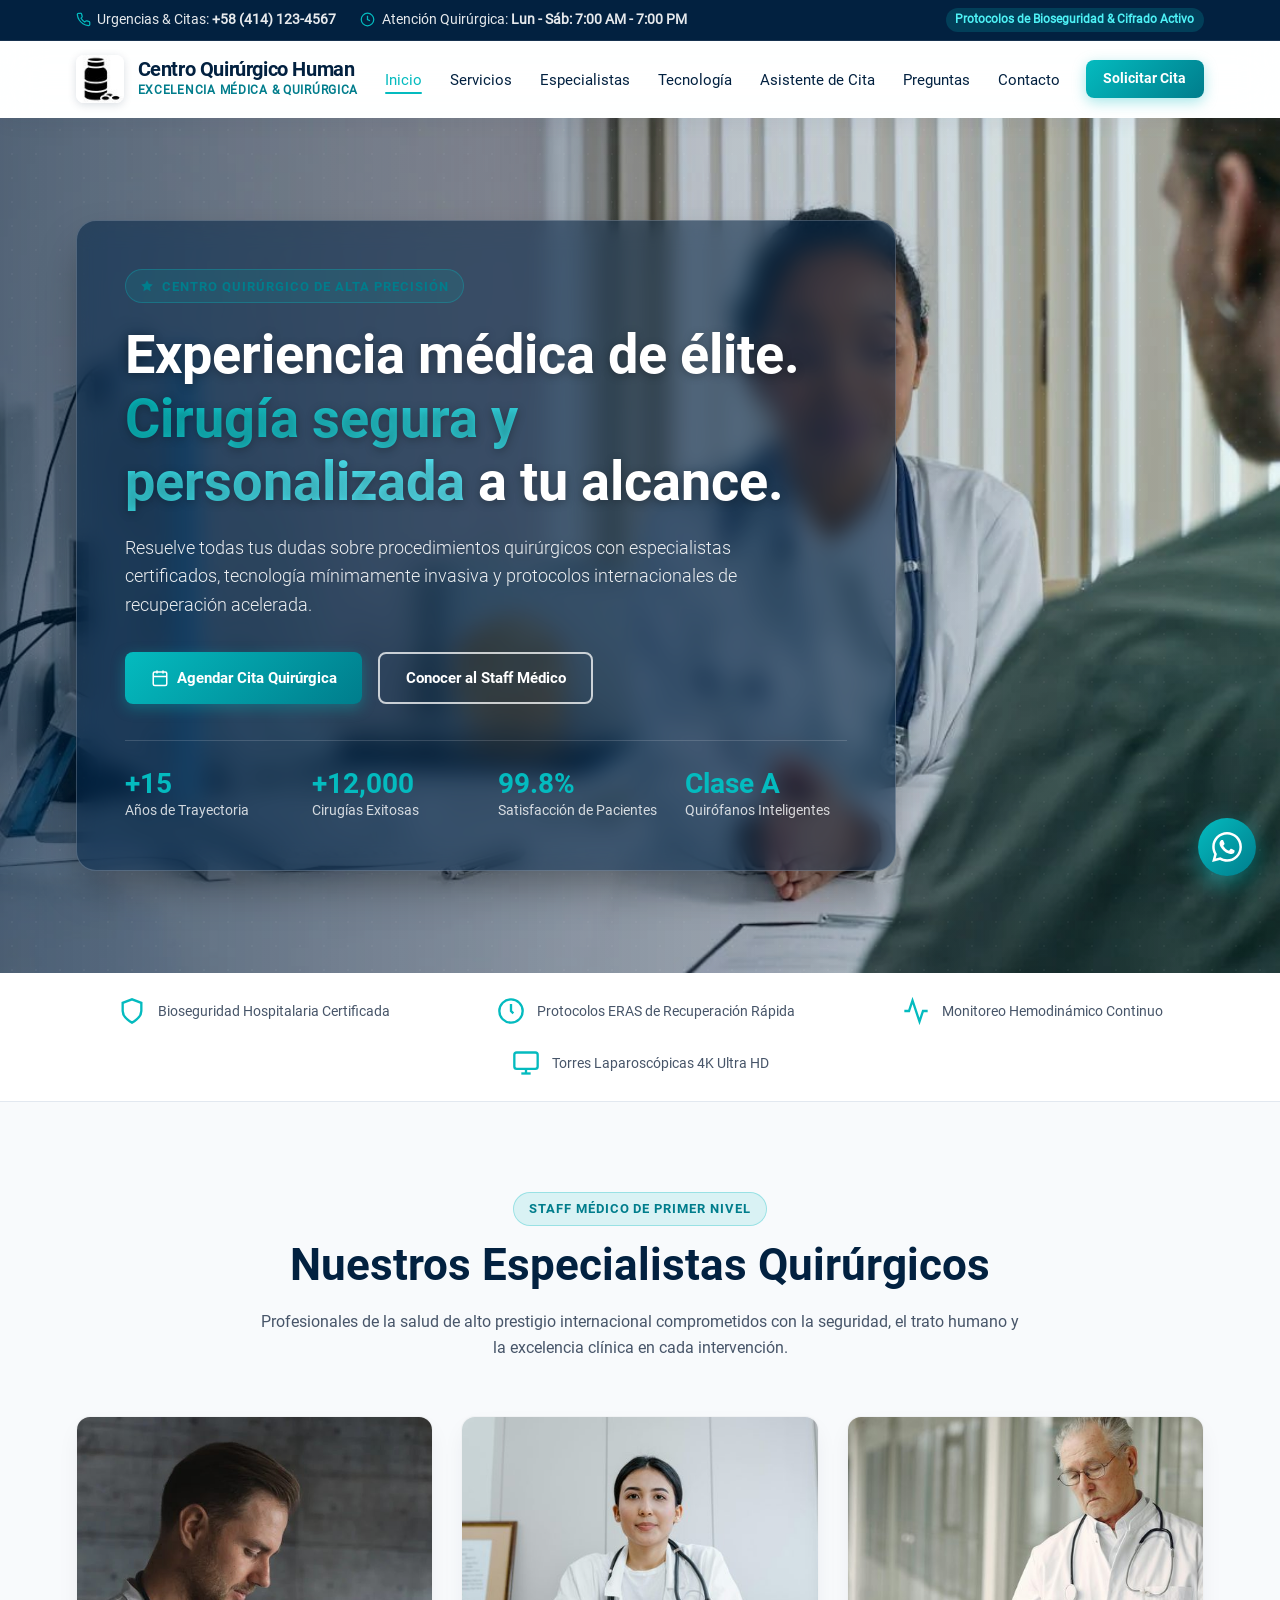
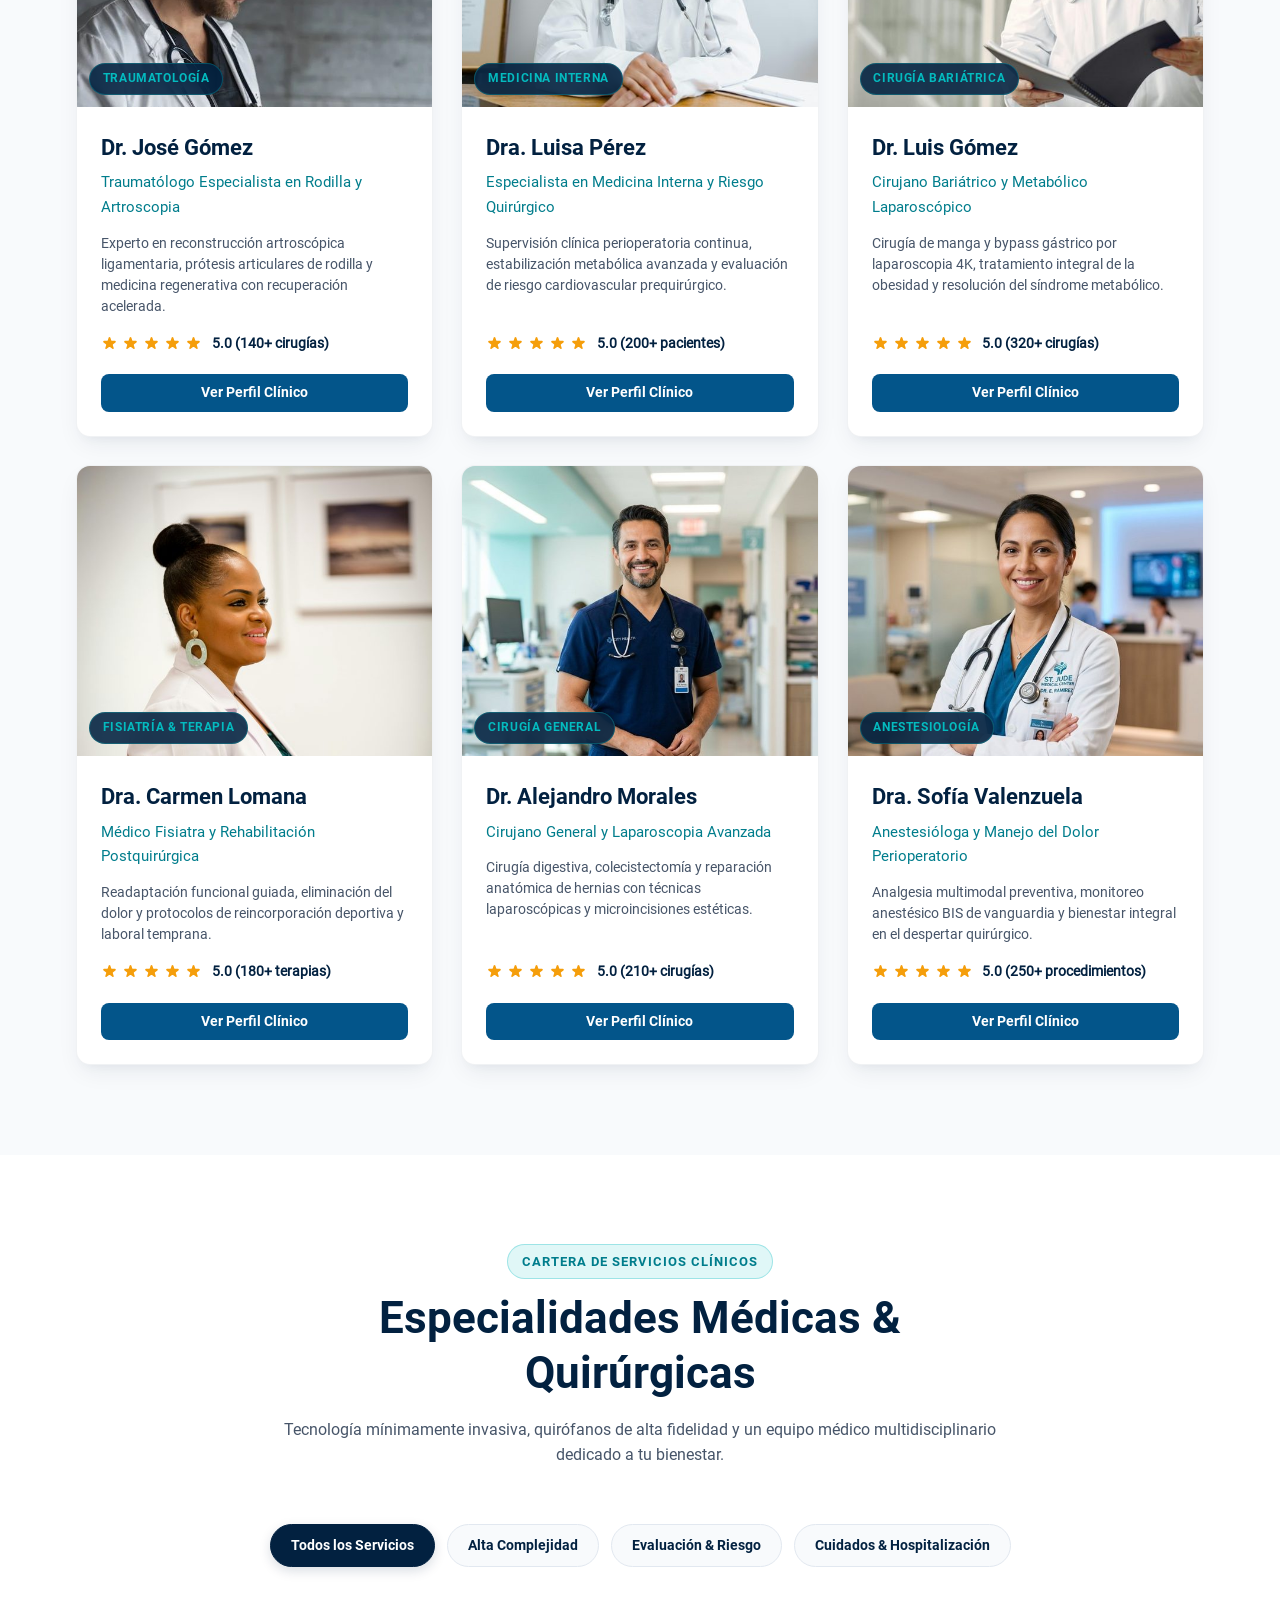
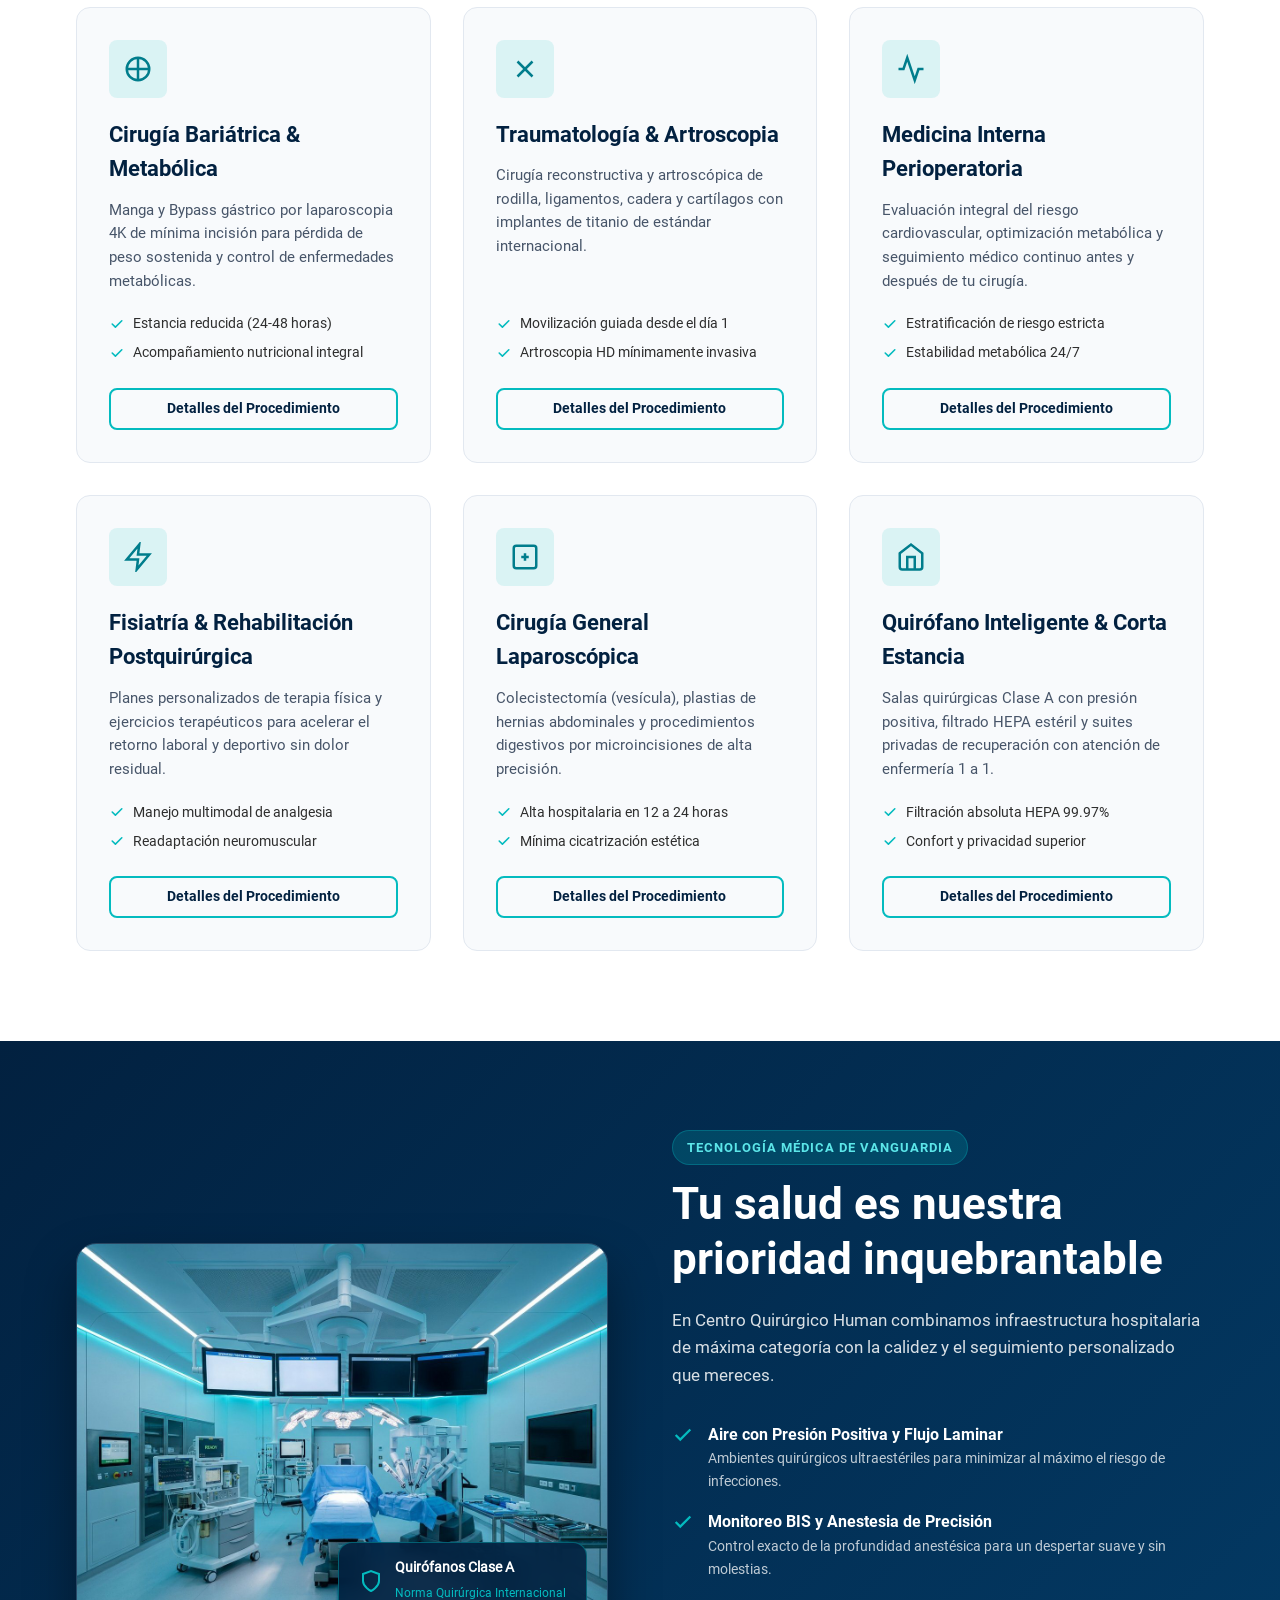
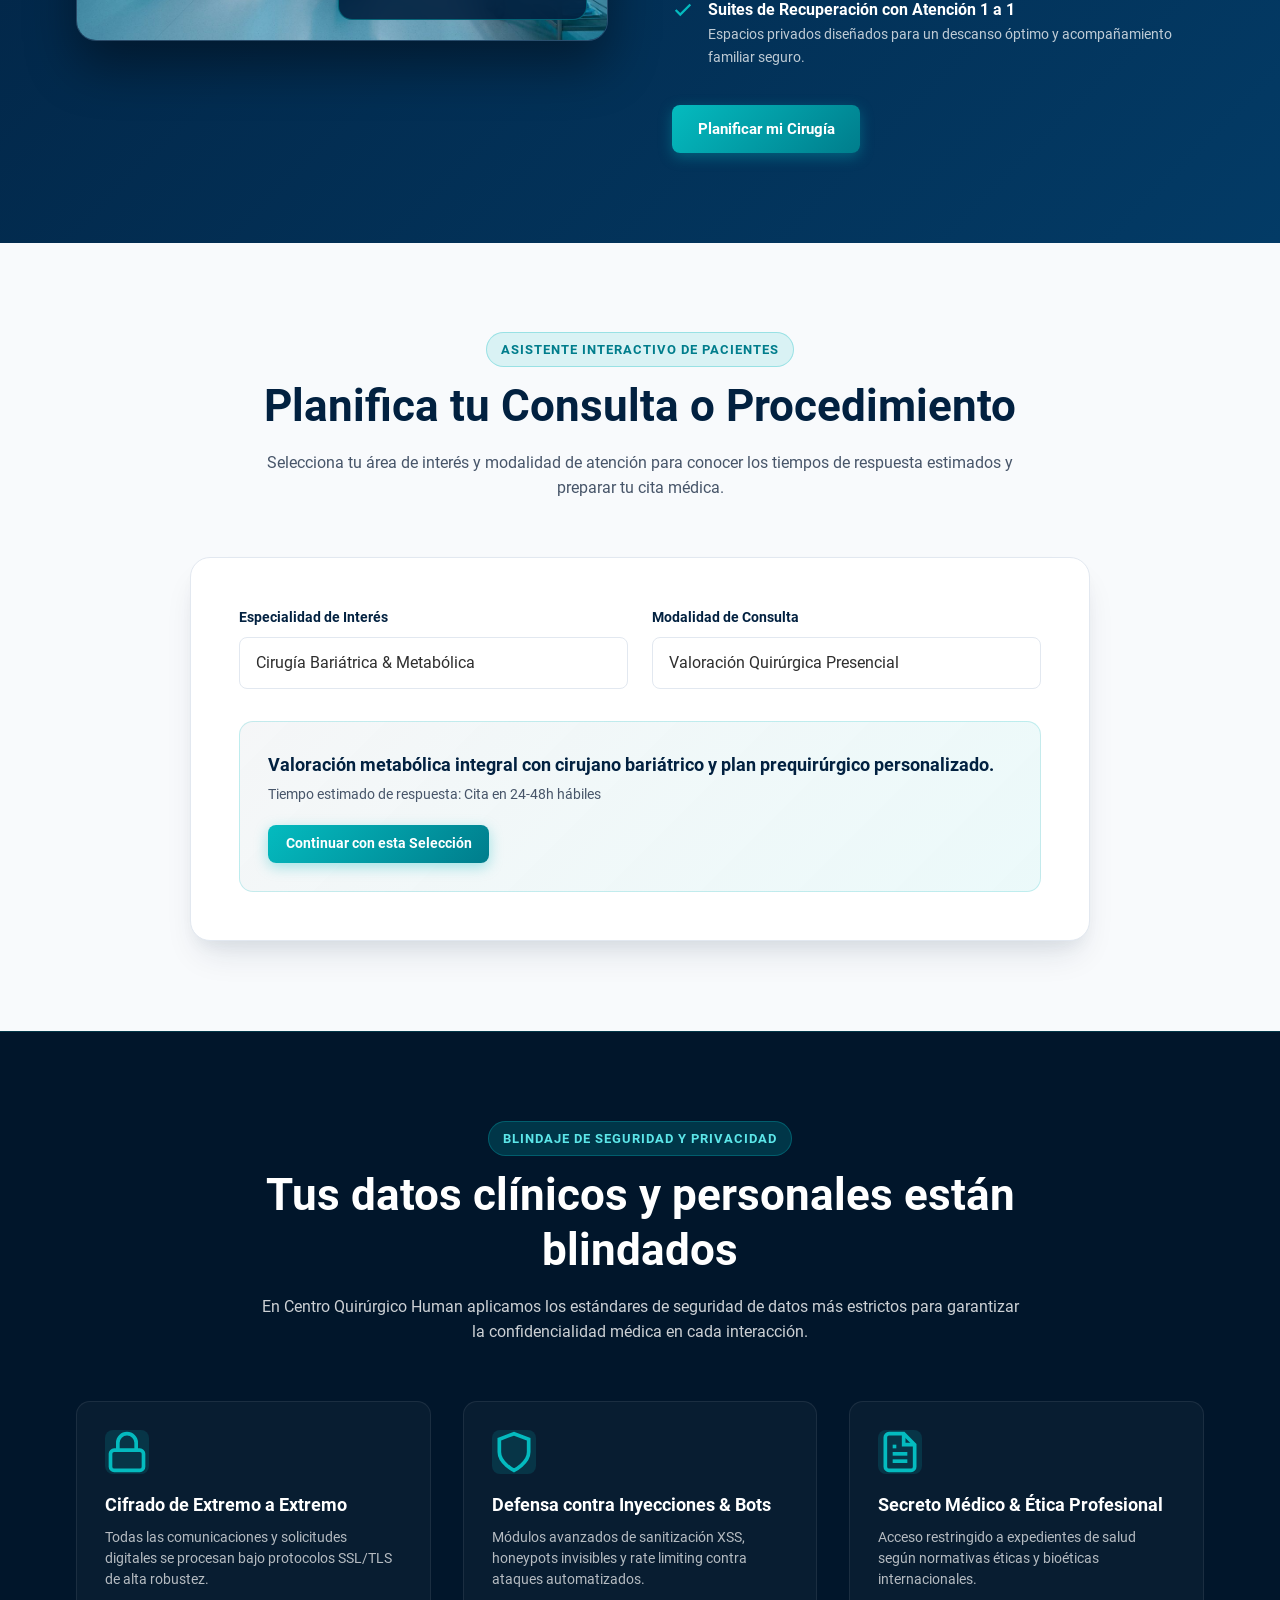
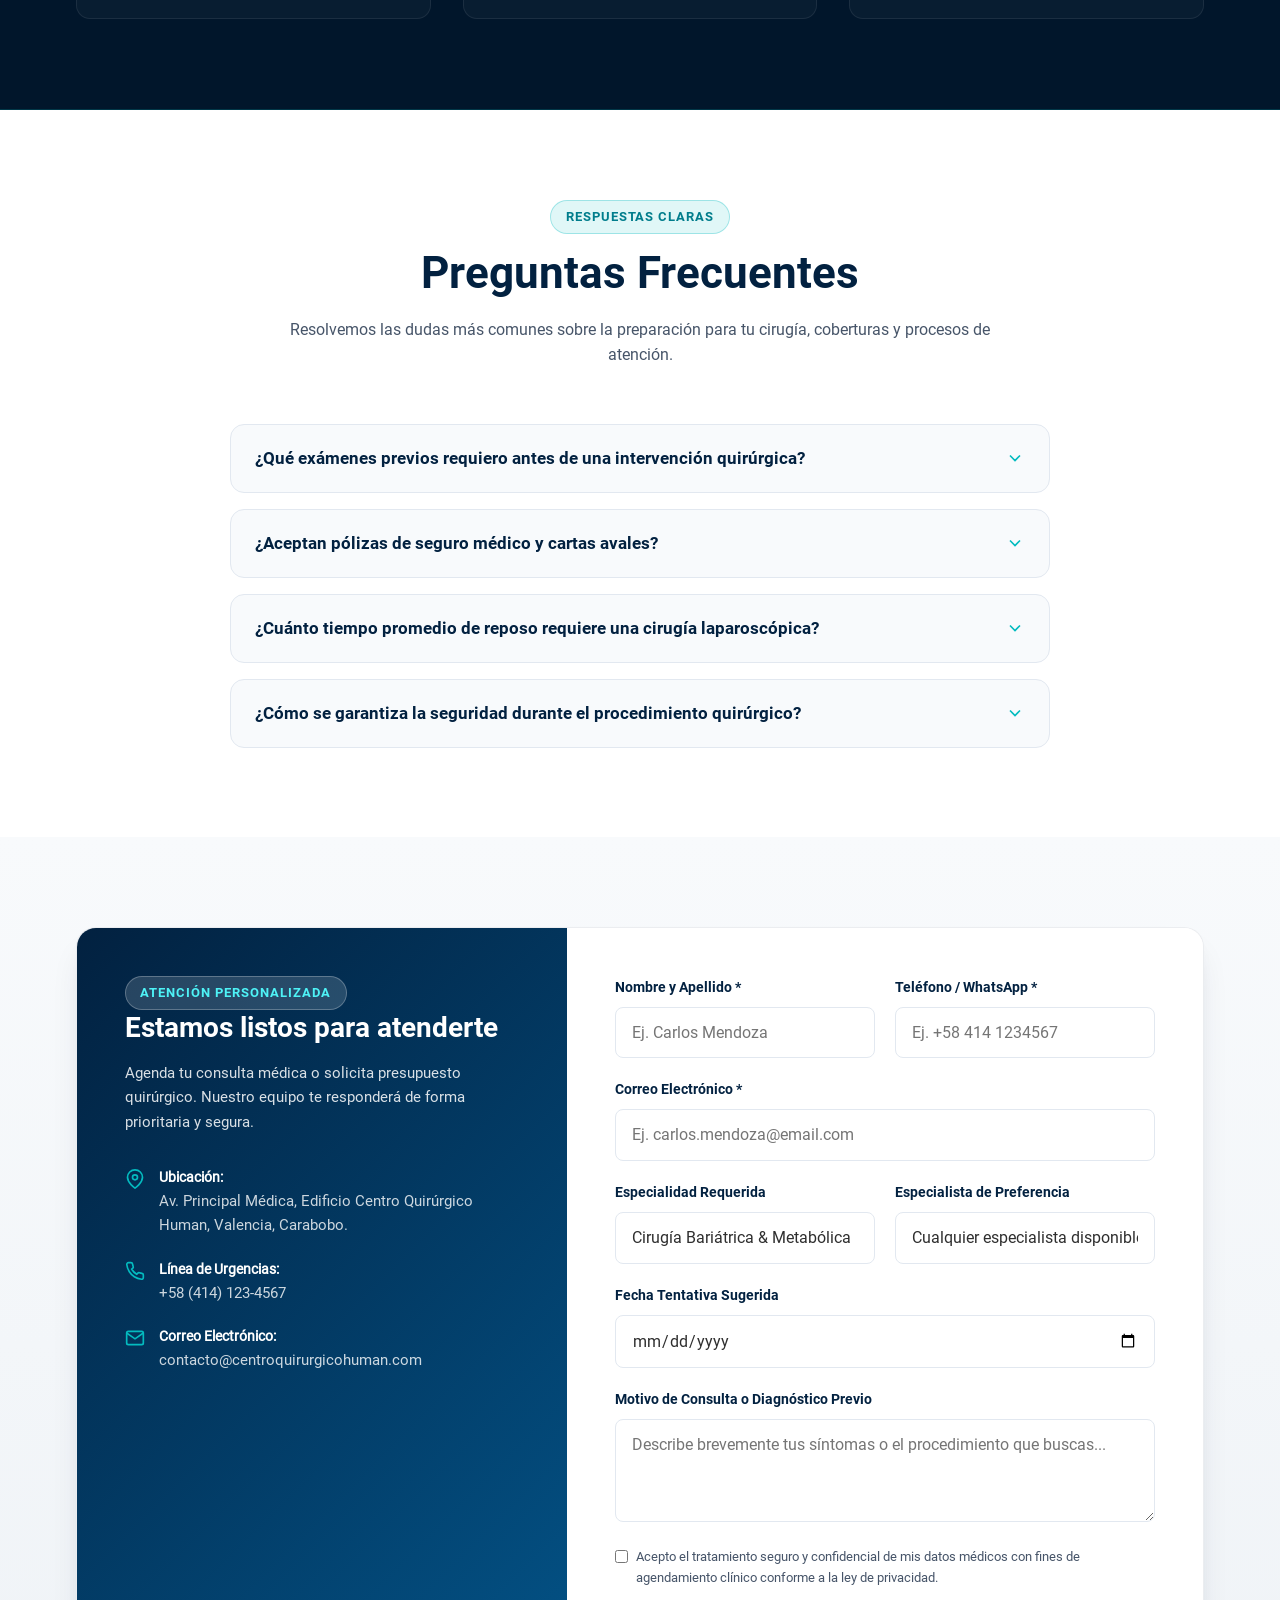
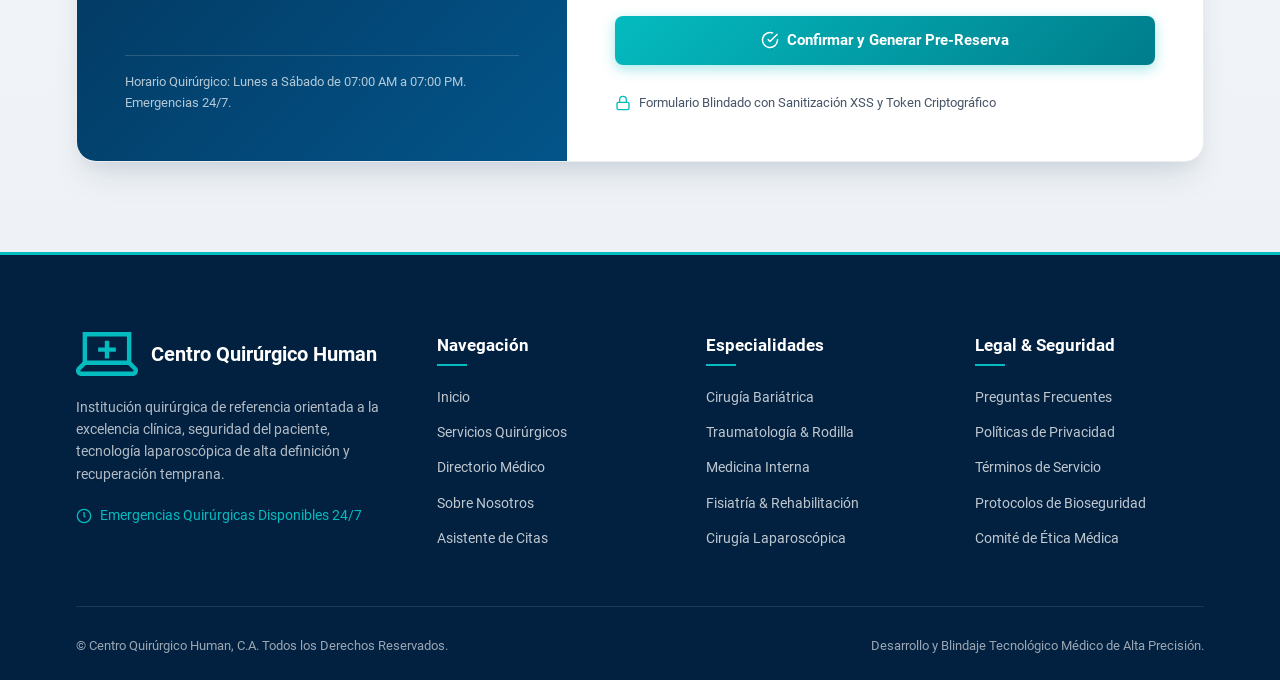
==== commit b07aa8e7: "perf(assets/ui): optimizar compresion de imagenes, agregar 6 especialistas en grid 3x2/mobile 2x3 y " ====
--- a/index.html
+++ b/index.html
@@ -95,7 +95,7 @@
           "name": "Dr. José Gómez",
           "medicalSpecialty": "OrthopedicSurgery",
           "jobTitle": "Traumatólogo Especialista en Rodilla y Artroscopia",
-          "image": "https://centroquirurgicohuman.com/Assets/Dr.%20Jose%20Gomez.jpg",
+          "image": "https://bracebaldev.github.io/centro-quirurgico-human/Assets/dr-jose-gomez.jpg",
           "worksFor": {
             "@id": "https://centroquirurgicohuman.com/#organization"
           }
@@ -105,7 +105,7 @@
           "name": "Dra. Luisa Pérez",
           "medicalSpecialty": "InternalMedicine",
           "jobTitle": "Especialista en Medicina Interna y Riesgo Perioperatorio",
-          "image": "https://centroquirurgicohuman.com/Assets/Luisa%20Perez.jpg",
+          "image": "https://bracebaldev.github.io/centro-quirurgico-human/Assets/dra-luisa-perez.jpg",
           "worksFor": {
             "@id": "https://centroquirurgicohuman.com/#organization"
           }
@@ -115,7 +115,7 @@
           "name": "Dr. Luis Gómez",
           "medicalSpecialty": "BariatricSurgery",
           "jobTitle": "Cirujano Bariátrico y Metabólico Laparoscópico",
-          "image": "https://centroquirurgicohuman.com/Assets/Dr.%20Luis%20G%C3%B3mez.jpg",
+          "image": "https://bracebaldev.github.io/centro-quirurgico-human/Assets/dr-luis-gomez.jpg",
           "worksFor": {
             "@id": "https://centroquirurgicohuman.com/#organization"
           }
@@ -125,7 +125,27 @@
           "name": "Dra. Carmen Lomana",
           "medicalSpecialty": "Physiotherapy",
           "jobTitle": "Médico Fisiatra y Rehabilitación Postquirúrgica",
-          "image": "https://centroquirurgicohuman.com/Assets/Dra.%20Carmen%20Lomana.jpg",
+          "image": "https://bracebaldev.github.io/centro-quirurgico-human/Assets/dra-carmen-lomana.jpg",
+          "worksFor": {
+            "@id": "https://centroquirurgicohuman.com/#organization"
+          }
+        },
+        {
+          "@type": "Physician",
+          "name": "Dr. Alejandro Morales",
+          "medicalSpecialty": "GeneralSurgery",
+          "jobTitle": "Cirujano General y Laparoscopia Avanzada",
+          "image": "https://bracebaldev.github.io/centro-quirurgico-human/Assets/dr-alejandro-morales.jpg",
+          "worksFor": {
+            "@id": "https://centroquirurgicohuman.com/#organization"
+          }
+        },
+        {
+          "@type": "Physician",
+          "name": "Dra. Sofía Valenzuela",
+          "medicalSpecialty": "Anesthesia",
+          "jobTitle": "Anestesióloga y Manejo Avanzado del Dolor Perioperatorio",
+          "image": "https://bracebaldev.github.io/centro-quirurgico-human/Assets/dra-sofia-valenzuela.jpg",
           "worksFor": {
             "@id": "https://centroquirurgicohuman.com/#organization"
           }
@@ -410,6 +430,58 @@
                             </button>
                         </div>
                     </article>
+
+                    <!-- DR. ALEJANDRO MORALES -->
+                    <article class="doctor-card" itemscope itemtype="https://schema.org/Physician">
+                        <div class="doctor-img-wrap">
+                            <img src="Assets/dr-alejandro-morales.jpg" alt="Dr. Alejandro Morales - Cirujano General" loading="lazy" width="300" height="290" itemprop="image">
+                            <span class="doctor-specialty-badge" itemprop="medicalSpecialty">Cirugía General</span>
+                        </div>
+                        <div class="doctor-body">
+                            <h3 class="doctor-name" itemprop="name">Dr. Alejandro Morales</h3>
+                            <p class="doctor-role" itemprop="jobTitle">Cirujano General y Laparoscopia Avanzada</p>
+                            <p class="doctor-bio-short">
+                                Cirugía digestiva, colecistectomía y reparación anatómica de hernias con técnicas laparoscópicas y microincisiones estéticas.
+                            </p>
+                            <div class="rating-stars" aria-label="Calificación 5 de 5 estrellas">
+                                <svg viewBox="0 0 20 20"><path d="M9.049 2.927c.3-.921 1.603-.921 1.902 0l1.07 3.292a1 1 0 00.95.69h3.462c.969 0 1.371 1.24.588 1.81l-2.8 2.034a1 1 0 00-.364 1.118l1.07 3.292c.3.921-.755 1.688-1.54 1.118l-2.8-2.034a1 1 0 00-1.175 0l-2.8 2.034c-.784.57-1.838-.197-1.539-1.118l1.07-3.292a1 1 0 00-.364-1.118L2.98 8.72c-.783-.57-.38-1.81.588-1.81h3.461a1 1 0 00.951-.69l1.07-3.292z"/></svg>
+                                <svg viewBox="0 0 20 20"><path d="M9.049 2.927c.3-.921 1.603-.921 1.902 0l1.07 3.292a1 1 0 00.95.69h3.462c.969 0 1.371 1.24.588 1.81l-2.8 2.034a1 1 0 00-.364 1.118l1.07 3.292c.3.921-.755 1.688-1.54 1.118l-2.8-2.034a1 1 0 00-1.175 0l-2.8 2.034c-.784.57-1.838-.197-1.539-1.118l1.07-3.292a1 1 0 00-.364-1.118L2.98 8.72c-.783-.57-.38-1.81.588-1.81h3.461a1 1 0 00.951-.69l1.07-3.292z"/></svg>
+                                <svg viewBox="0 0 20 20"><path d="M9.049 2.927c.3-.921 1.603-.921 1.902 0l1.07 3.292a1 1 0 00.95.69h3.462c.969 0 1.371 1.24.588 1.81l-2.8 2.034a1 1 0 00-.364 1.118l1.07 3.292c.3.921-.755 1.688-1.54 1.118l-2.8-2.034a1 1 0 00-1.175 0l-2.8 2.034c-.784.57-1.838-.197-1.539-1.118l1.07-3.292a1 1 0 00-.364-1.118L2.98 8.72c-.783-.57-.38-1.81.588-1.81h3.461a1 1 0 00.951-.69l1.07-3.292z"/></svg>
+                                <svg viewBox="0 0 20 20"><path d="M9.049 2.927c.3-.921 1.603-.921 1.902 0l1.07 3.292a1 1 0 00.95.69h3.462c.969 0 1.371 1.24.588 1.81l-2.8 2.034a1 1 0 00-.364 1.118l1.07 3.292c.3.921-.755 1.688-1.54 1.118l-2.8-2.034a1 1 0 00-1.175 0l-2.8 2.034c-.784.57-1.838-.197-1.539-1.118l1.07-3.292a1 1 0 00-.364-1.118L2.98 8.72c-.783-.57-.38-1.81.588-1.81h3.461a1 1 0 00.951-.69l1.07-3.292z"/></svg>
+                                <svg viewBox="0 0 20 20"><path d="M9.049 2.927c.3-.921 1.603-.921 1.902 0l1.07 3.292a1 1 0 00.95.69h3.462c.969 0 1.371 1.24.588 1.81l-2.8 2.034a1 1 0 00-.364 1.118l1.07 3.292c.3.921-.755 1.688-1.54 1.118l-2.8-2.034a1 1 0 00-1.175 0l-2.8 2.034c-.784.57-1.838-.197-1.539-1.118l1.07-3.292a1 1 0 00-.364-1.118L2.98 8.72c-.783-.57-.38-1.81.588-1.81h3.461a1 1 0 00.951-.69l1.07-3.292z"/></svg>
+                                <span class="rating-score">5.0 (210+ cirugías)</span>
+                            </div>
+                            <button type="button" class="btn btn-secondary btn-sm" data-doctor-id="dr-alejandro-morales">
+                                Ver Perfil Clínico
+                            </button>
+                        </div>
+                    </article>
+
+                    <!-- DRA. SOFIA VALENZUELA -->
+                    <article class="doctor-card" itemscope itemtype="https://schema.org/Physician">
+                        <div class="doctor-img-wrap">
+                            <img src="Assets/dra-sofia-valenzuela.jpg" alt="Dra. Sofía Valenzuela - Anestesióloga" loading="lazy" width="300" height="290" itemprop="image">
+                            <span class="doctor-specialty-badge" itemprop="medicalSpecialty">Anestesiología</span>
+                        </div>
+                        <div class="doctor-body">
+                            <h3 class="doctor-name" itemprop="name">Dra. Sofía Valenzuela</h3>
+                            <p class="doctor-role" itemprop="jobTitle">Anestesióloga y Manejo del Dolor Perioperatorio</p>
+                            <p class="doctor-bio-short">
+                                Analgesia multimodal preventiva, monitoreo anestésico BIS de vanguardia y bienestar integral en el despertar quirúrgico.
+                            </p>
+                            <div class="rating-stars" aria-label="Calificación 5 de 5 estrellas">
+                                <svg viewBox="0 0 20 20"><path d="M9.049 2.927c.3-.921 1.603-.921 1.902 0l1.07 3.292a1 1 0 00.95.69h3.462c.969 0 1.371 1.24.588 1.81l-2.8 2.034a1 1 0 00-.364 1.118l1.07 3.292c.3.921-.755 1.688-1.54 1.118l-2.8-2.034a1 1 0 00-1.175 0l-2.8 2.034c-.784.57-1.838-.197-1.539-1.118l1.07-3.292a1 1 0 00-.364-1.118L2.98 8.72c-.783-.57-.38-1.81.588-1.81h3.461a1 1 0 00.951-.69l1.07-3.292z"/></svg>
+                                <svg viewBox="0 0 20 20"><path d="M9.049 2.927c.3-.921 1.603-.921 1.902 0l1.07 3.292a1 1 0 00.95.69h3.462c.969 0 1.371 1.24.588 1.81l-2.8 2.034a1 1 0 00-.364 1.118l1.07 3.292c.3.921-.755 1.688-1.54 1.118l-2.8-2.034a1 1 0 00-1.175 0l-2.8 2.034c-.784.57-1.838-.197-1.539-1.118l1.07-3.292a1 1 0 00-.364-1.118L2.98 8.72c-.783-.57-.38-1.81.588-1.81h3.461a1 1 0 00.951-.69l1.07-3.292z"/></svg>
+                                <svg viewBox="0 0 20 20"><path d="M9.049 2.927c.3-.921 1.603-.921 1.902 0l1.07 3.292a1 1 0 00.95.69h3.462c.969 0 1.371 1.24.588 1.81l-2.8 2.034a1 1 0 00-.364 1.118l1.07 3.292c.3.921-.755 1.688-1.54 1.118l-2.8-2.034a1 1 0 00-1.175 0l-2.8 2.034c-.784.57-1.838-.197-1.539-1.118l1.07-3.292a1 1 0 00-.364-1.118L2.98 8.72c-.783-.57-.38-1.81.588-1.81h3.461a1 1 0 00.951-.69l1.07-3.292z"/></svg>
+                                <svg viewBox="0 0 20 20"><path d="M9.049 2.927c.3-.921 1.603-.921 1.902 0l1.07 3.292a1 1 0 00.95.69h3.462c.969 0 1.371 1.24.588 1.81l-2.8 2.034a1 1 0 00-.364 1.118l1.07 3.292c.3.921-.755 1.688-1.54 1.118l-2.8-2.034a1 1 0 00-1.175 0l-2.8 2.034c-.784.57-1.838-.197-1.539-1.118l1.07-3.292a1 1 0 00-.364-1.118L2.98 8.72c-.783-.57-.38-1.81.588-1.81h3.461a1 1 0 00.951-.69l1.07-3.292z"/></svg>
+                                <svg viewBox="0 0 20 20"><path d="M9.049 2.927c.3-.921 1.603-.921 1.902 0l1.07 3.292a1 1 0 00.95.69h3.462c.969 0 1.371 1.24.588 1.81l-2.8 2.034a1 1 0 00-.364 1.118l1.07 3.292c.3.921-.755 1.688-1.54 1.118l-2.8-2.034a1 1 0 00-1.175 0l-2.8 2.034c-.784.57-1.838-.197-1.539-1.118l1.07-3.292a1 1 0 00-.364-1.118L2.98 8.72c-.783-.57-.38-1.81.588-1.81h3.461a1 1 0 00.951-.69l1.07-3.292z"/></svg>
+                                <span class="rating-score">5.0 (250+ procedimientos)</span>
+                            </div>
+                            <button type="button" class="btn btn-secondary btn-sm" data-doctor-id="dra-sofia-valenzuela">
+                                Ver Perfil Clínico
+                            </button>
+                        </div>
+                    </article>
                 </div>
             </div>
         </section>
@@ -527,7 +599,7 @@
             <div class="container">
                 <div class="infra-grid">
                     <div class="infra-media">
-                        <img src="Assets/jumbotron2.jpg" alt="Instalaciones e infraestructura del Centro Quirúrgico Human" loading="lazy" width="600" height="480">
+                        <img src="Assets/quirofano-clase-a.jpg" alt="Instalaciones e infraestructura del Quirófano Clase A Centro Quirúrgico Human" loading="lazy" width="600" height="480">
                         <div class="infra-overlay-badge">
                             <svg viewBox="0 0 24 24" fill="none" stroke="currentColor" stroke-width="2"><path d="M12 22s8-4 8-10V5l-8-3-8 3v7c0 6 8 10 8 10z"/></svg>
                             <div>
@@ -799,6 +871,8 @@
                                         <option value="dra-luisa-perez">Dra. Luisa Pérez (Medicina Interna)</option>
                                         <option value="dr-luis-gomez">Dr. Luis Gómez (Cirugía Bariátrica)</option>
                                         <option value="dra-carmen-lomana">Dra. Carmen Lomana (Fisiatría)</option>
+                                        <option value="dr-alejandro-morales">Dr. Alejandro Morales (Cirugía Laparoscópica)</option>
+                                        <option value="dra-sofia-valenzuela">Dra. Sofía Valenzuela (Anestesiología)</option>
                                     </select>
                                 </div>
                             </div>
--- a/style.css
+++ b/style.css
@@ -611,7 +611,7 @@
 
 .card-container {
     display: grid;
-    grid-template-columns: repeat(auto-fit, minmax(270px, 1fr));
+    grid-template-columns: repeat(3, 1fr);
     gap: 1.75rem;
     align-items: stretch;
 }
@@ -1564,6 +1564,11 @@
    MEDIA QUERIES Y RESPONSIVIDAD COMPLETA (MOBILE / TABLET / DESKTOP)
    ========================================================================== */
 @media (max-width: 992px) {
+    .card-container {
+        grid-template-columns: repeat(2, 1fr);
+        gap: 1.25rem;
+    }
+
     .infra-grid {
         grid-template-columns: 1fr;
     }
@@ -1628,8 +1633,65 @@
         display: none;
     }
 
+    /* 2 Columnas ergonómicas en Mobile */
     .card-container {
-        grid-template-columns: 1fr;
+        grid-template-columns: repeat(2, 1fr);
+        gap: 0.75rem;
+    }
+
+    .doctor-card {
+        border-radius: var(--border-radius-sm);
+    }
+
+    .doctor-img-wrap {
+        height: 170px;
+    }
+
+    .doctor-specialty-badge {
+        font-size: 0.62rem;
+        padding: 0.18rem 0.45rem;
+        bottom: 6px;
+        left: 6px;
+    }
+
+    .doctor-body {
+        padding: 0.75rem 0.6rem;
+    }
+
+    .doctor-name {
+        font-size: 0.95rem;
+        margin-bottom: 0.15rem;
+    }
+
+    .doctor-role {
+        font-size: 0.75rem;
+        margin-bottom: 0.35rem;
+        display: -webkit-box;
+        -webkit-line-clamp: 2;
+        -webkit-box-orient: vertical;
+        overflow: hidden;
+    }
+
+    .doctor-bio-short {
+        display: none;
+    }
+
+    .rating-stars {
+        margin-bottom: 0.75rem;
+    }
+
+    .rating-stars svg {
+        width: 12px;
+        height: 12px;
+    }
+
+    .rating-score {
+        font-size: 0.72rem;
+    }
+
+    .doctor-card .btn {
+        padding: 0.4rem 0.4rem;
+        font-size: 0.75rem;
     }
 
     .services-grid {
